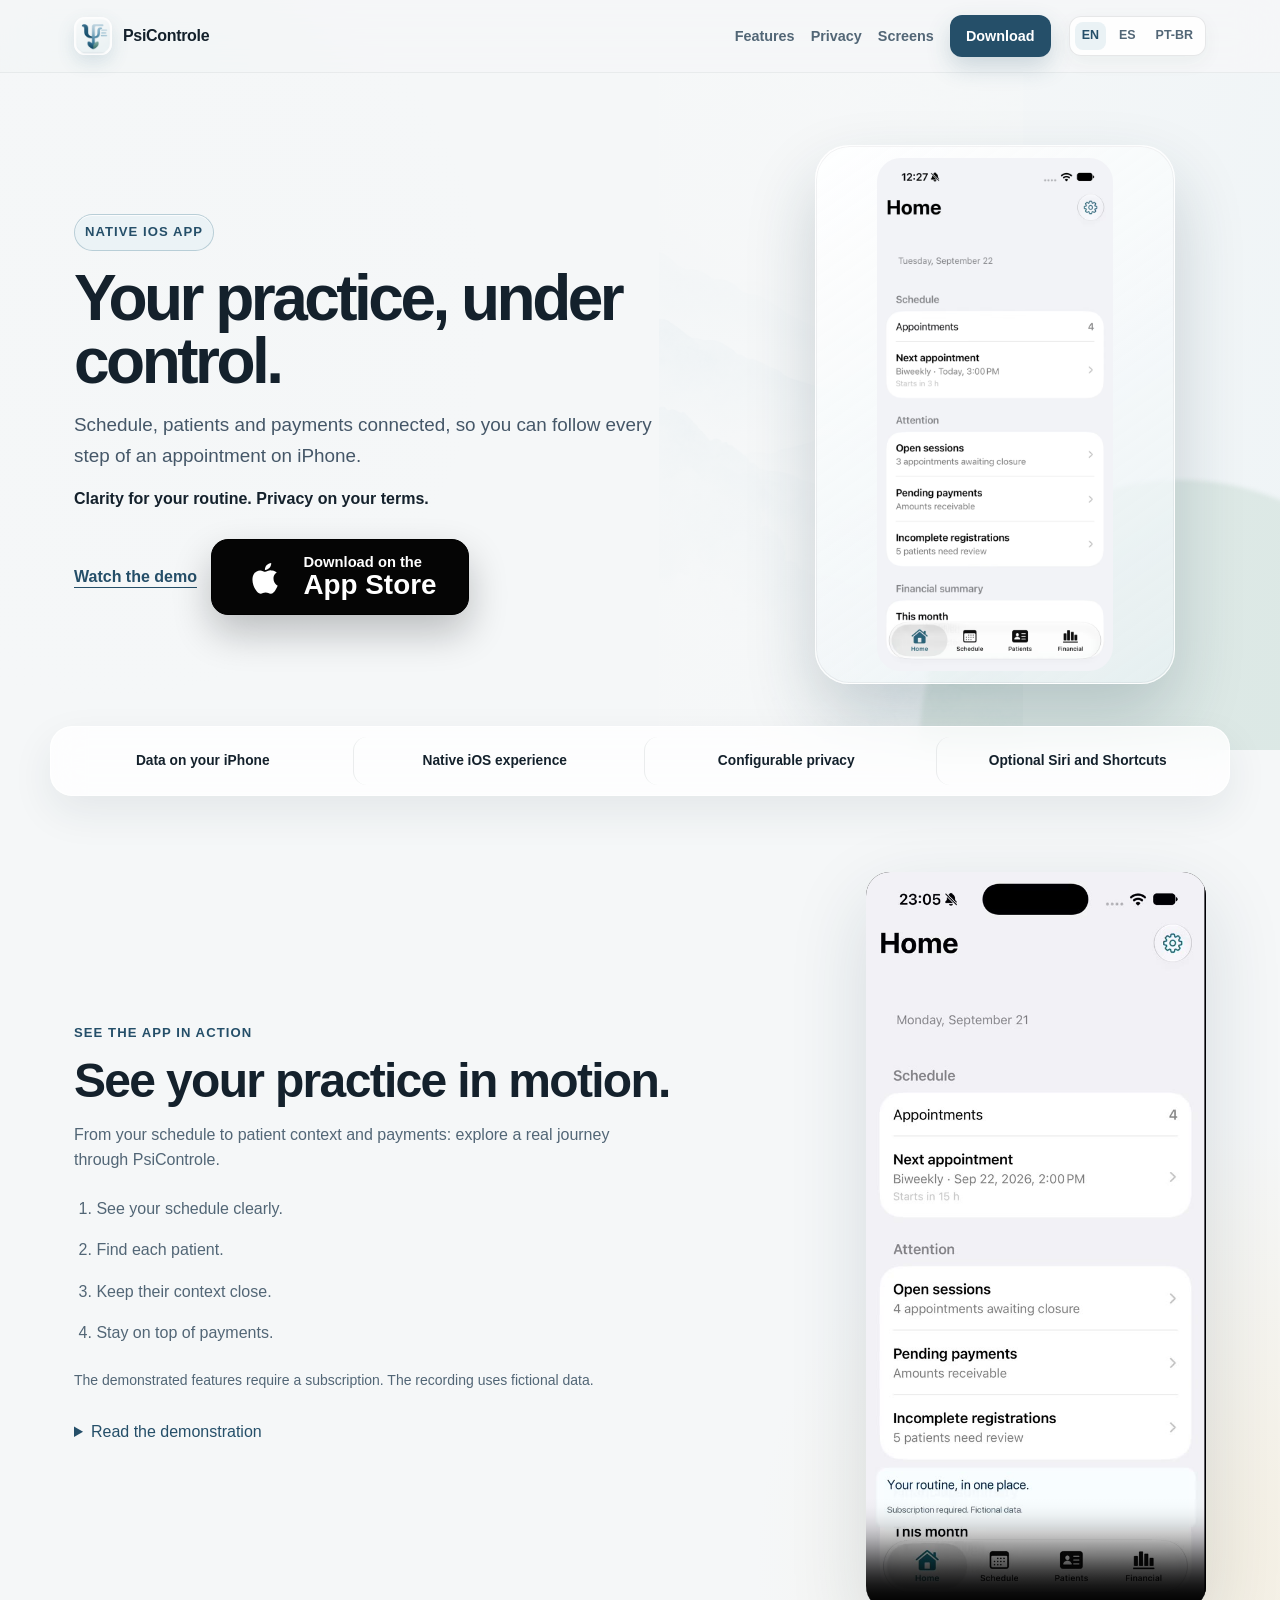
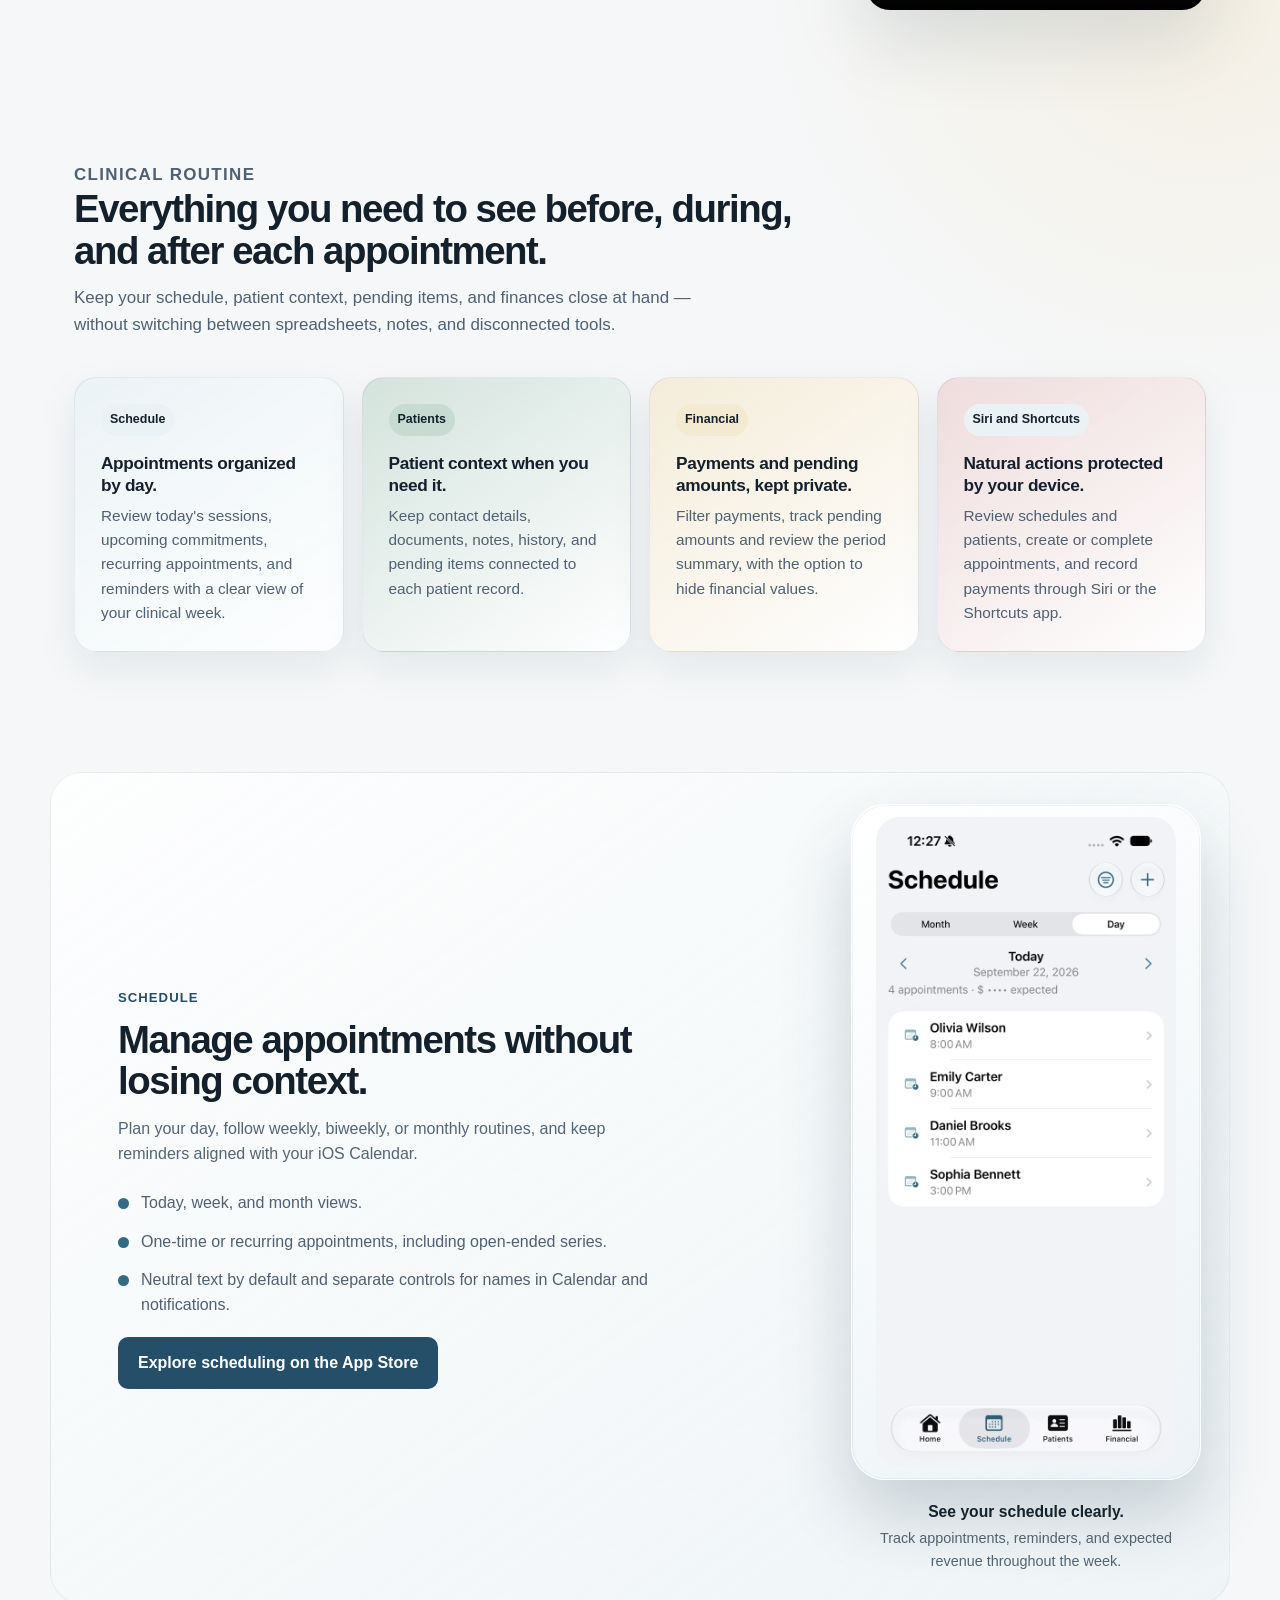
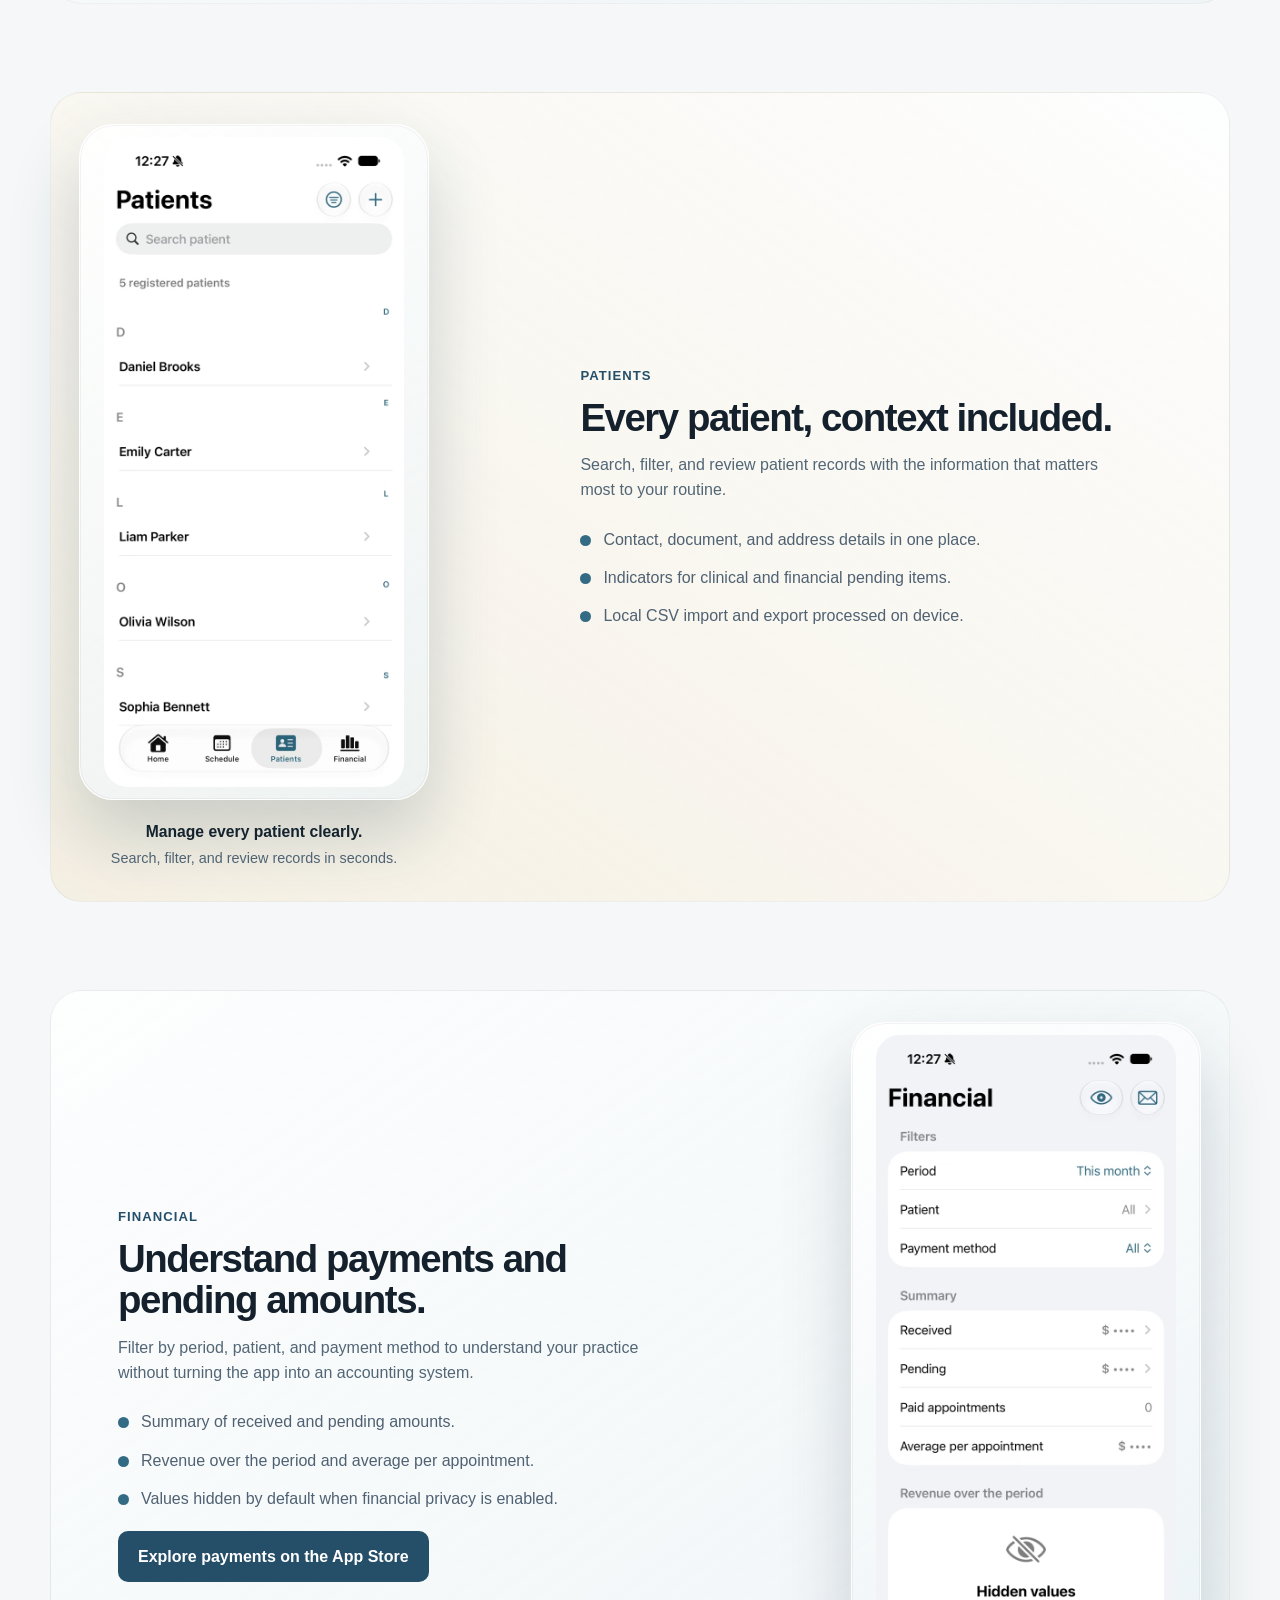
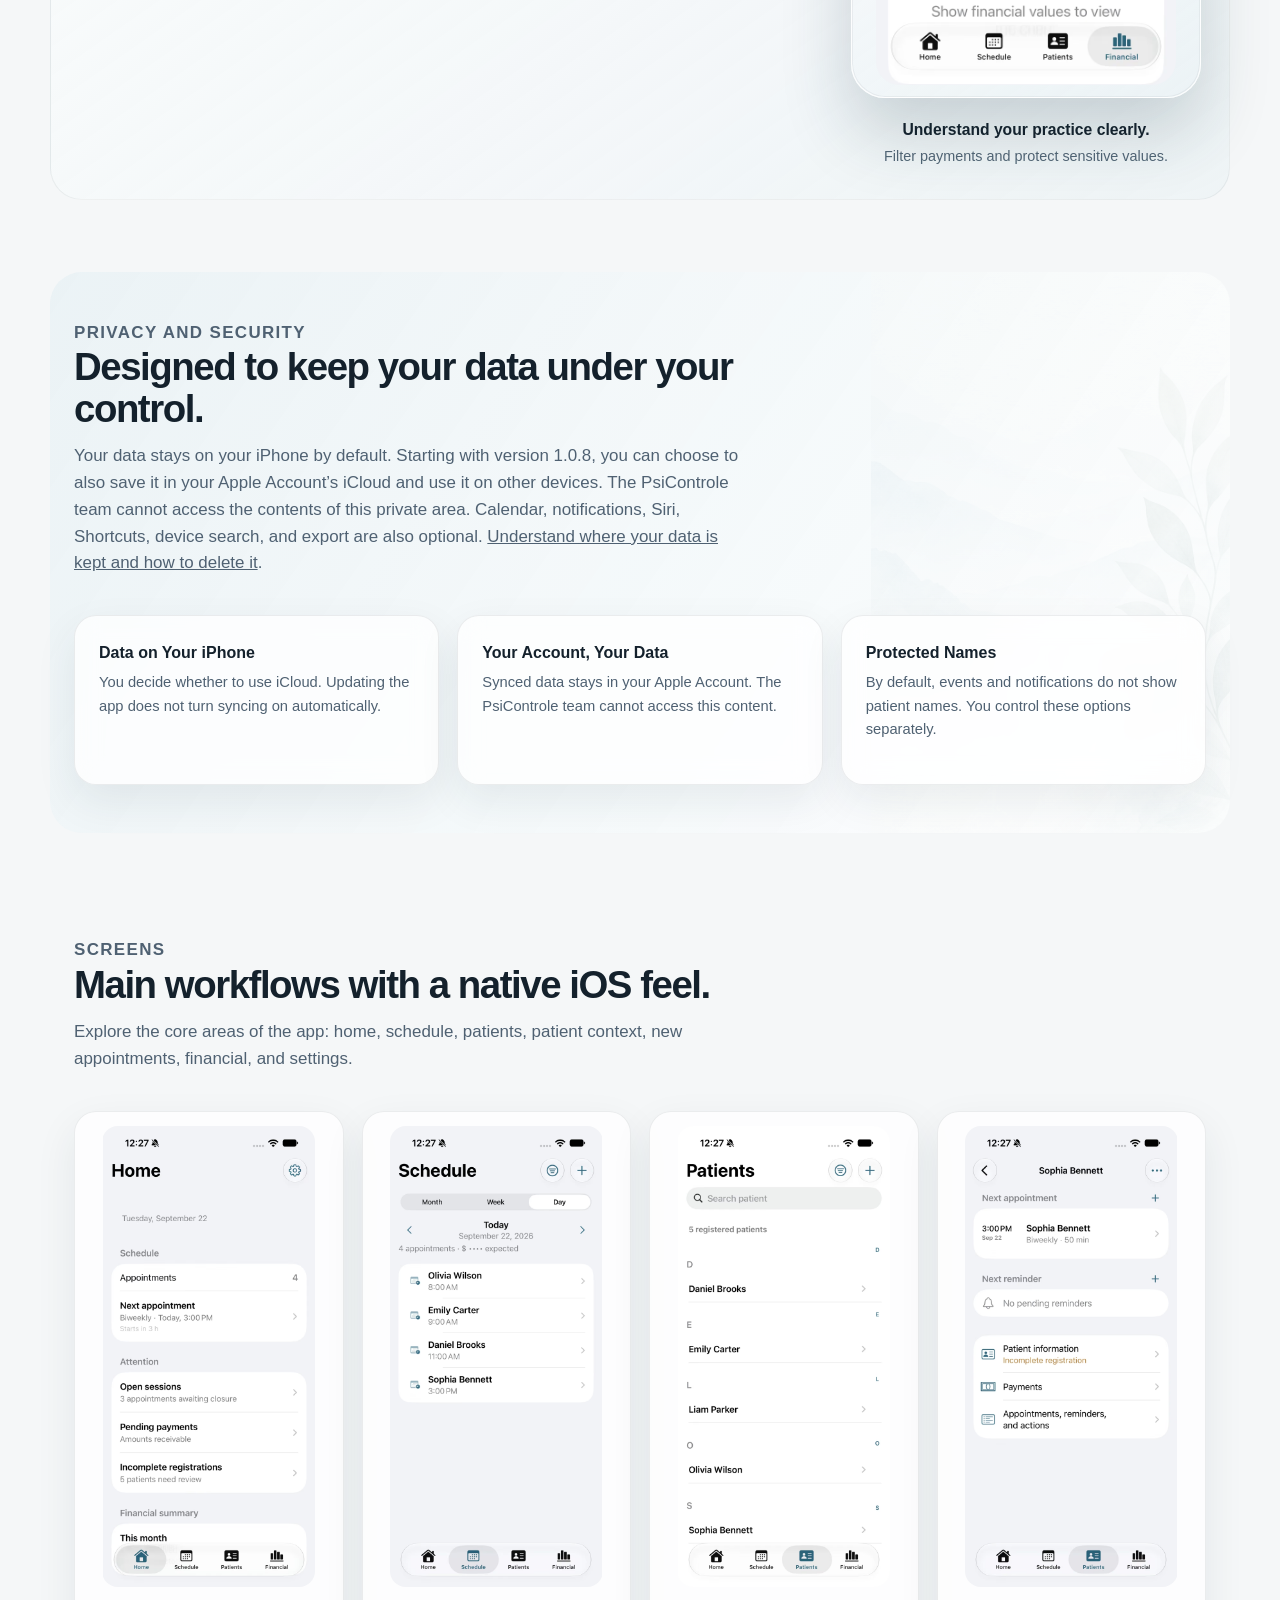
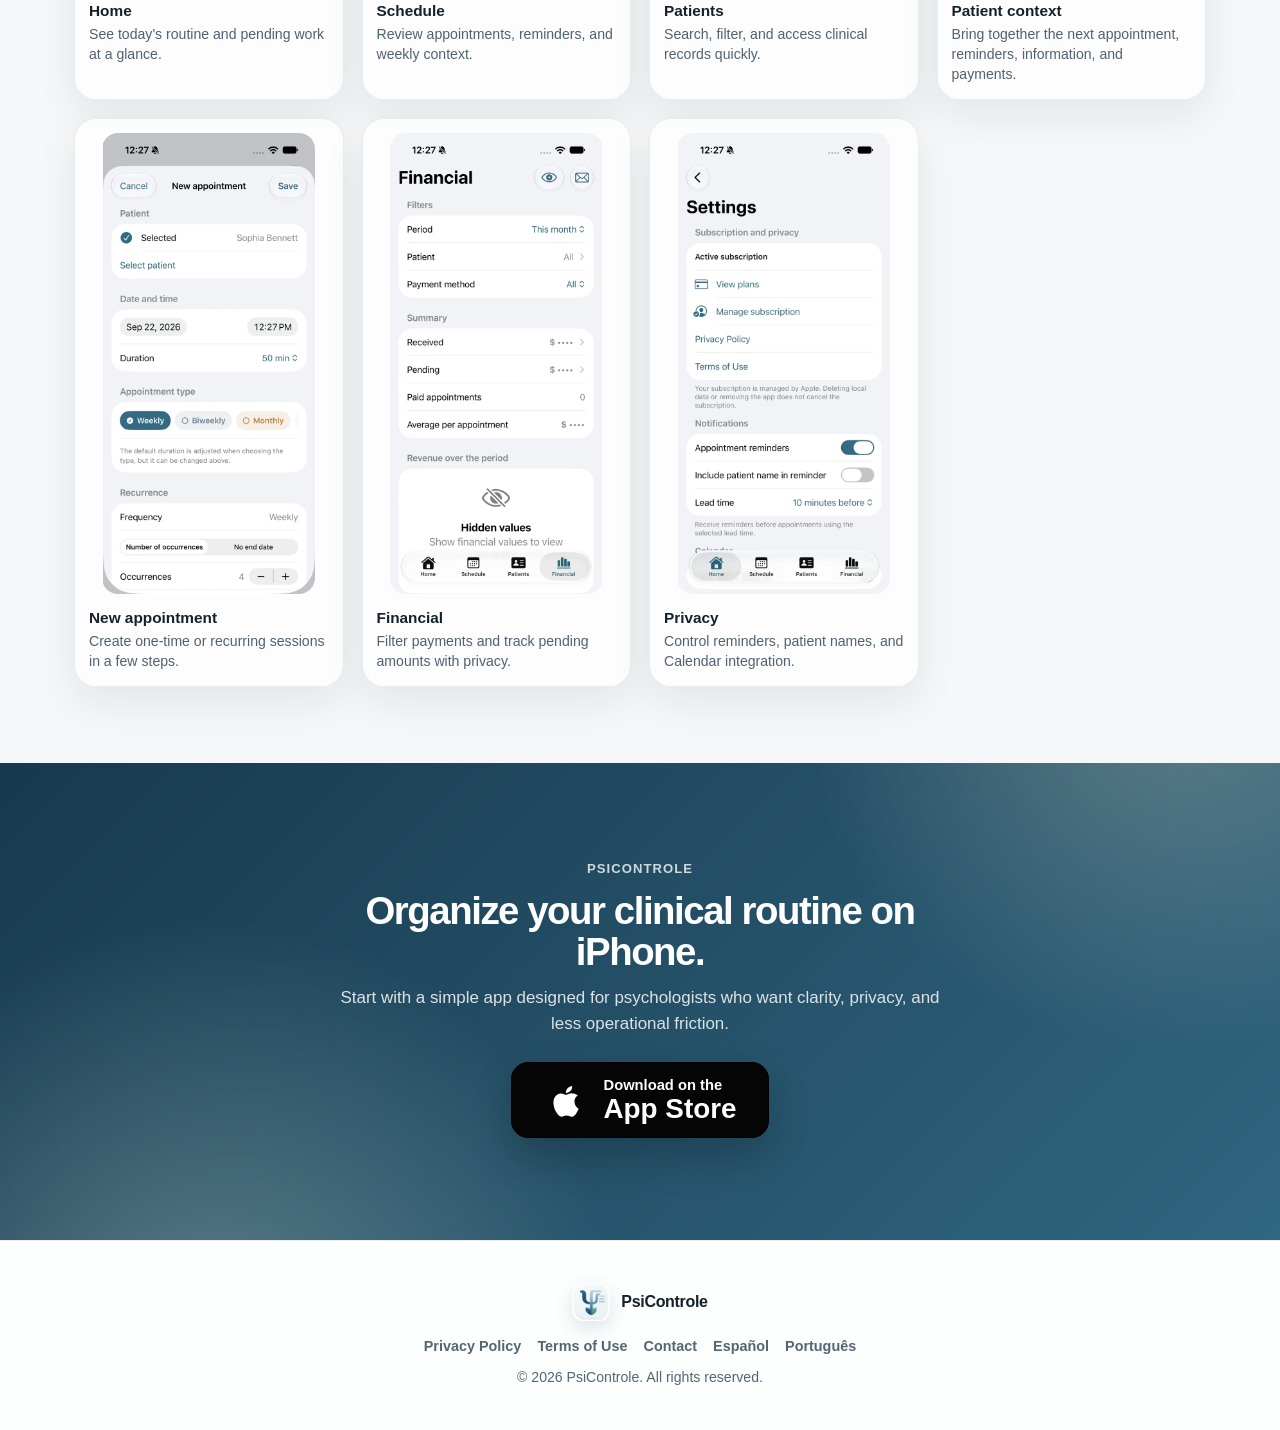
==== en/index.html @ 311ea7b4 "feat(site): add localized app demos and campaign presentation Add captioned, user-initiated video de" ====
<!DOCTYPE html>
<html lang="en">
<head>
  <meta charset="UTF-8">
  <meta name="viewport" content="width=device-width, initial-scale=1.0">
  <title>PsiControle — clinical routine organized on iPhone</title>
  <meta name="description" content="PsiControle is a native iOS app for psychologists to organize patients, schedules, appointments, reminders, and finances with privacy and local data.">
  <meta property="og:type" content="website">
  <meta property="og:url" content="https://psicontrole.app.br/en/">
  <meta property="og:image" content="https://psicontrole.app.br/assets/video/en/poster.jpg">
  <meta property="og:title" content="PsiControle — clinical routine organized on iPhone">
  <meta property="og:description" content="Patients, schedules, appointments, reminders, and finances in one private, native iPhone experience.">
  <meta property="og:locale" content="en_US">
  <link rel="canonical" href="https://psicontrole.app.br/en/">
  <link rel="alternate" hreflang="en" href="https://psicontrole.app.br/en/">
  <link rel="alternate" hreflang="es-ES" href="https://psicontrole.app.br/es-ES/">
  <link rel="alternate" hreflang="pt-BR" href="https://psicontrole.app.br/pt-BR/">
  <link rel="icon" href="../assets/img/brand/app-icon.png">
  <link rel="stylesheet" href="../styles.css?v=marketing-v1">
  <script src="../assets/js/config.js" defer></script>
  <script src="../assets/js/site.js?v=marketing-v1" defer></script>
</head>
<body>
<a class="skip-link" href="#content">Skip to content</a>

<header class="site-header">
  <nav class="site-nav" aria-label="Main navigation">
    <a href="./" class="brand-link" aria-label="PsiControle">
      <img src="../assets/img/brand/brand-mark.png" alt="" width="34" height="34">
      <span>PsiControle</span>
    </a>

    <div class="nav-actions">
      <div class="main-nav" aria-label="Sections">
        <a href="#features">Features</a>
        <a href="#privacy">Privacy</a>
        <a href="#screens">Screens</a>
        <a class="nav-download" data-app-store-link href="https://apps.apple.com/us/app/id6772772414">Download</a>
      </div>

      <div class="lang-switch" aria-label="Language">
        <a href="./" class="lang-active" lang="en" aria-current="page">EN</a>
        <a href="../es-ES/" lang="es-ES">ES</a>
        <a href="../pt-BR/" lang="pt-BR">PT-BR</a>
      </div>
    </div>
  </nav>
</header>

<main id="content" class="page-shell">
  <section class="hero" aria-labelledby="hero-title">
    <div class="hero-inner">
      <div class="hero-copy">
        <p class="eyebrow">Native iOS app</p>
        <h1 id="hero-title">Your practice, under control.</h1>
        <p class="hero-subtitle">Schedule, patients and payments connected, so you can follow every step of an appointment on iPhone.</p>
        <p class="hero-support">Clarity for your routine. Privacy on your terms.</p>

        <div class="hero-actions">
          <a class="demo-link" href="#demonstracao">Watch the demo</a>
          <a class="app-store-badge" data-app-store-link aria-label="Download on the App Store" href="https://apps.apple.com/us/app/id6772772414">
            <span class="app-store-glyph" aria-hidden="true">
              <svg viewBox="0 0 24 24" focusable="false">
                <path d="M16.63 12.67c-.02-2.1 1.72-3.12 1.8-3.17-1-.95-2.54-1.08-3.08-1.1-1.3-.14-2.56.77-3.22.77-.67 0-1.69-.75-2.78-.73-1.43.02-2.75.83-3.49 2.1-1.49 2.58-.38 6.38 1.05 8.47.72 1.02 1.56 2.16 2.67 2.12 1.08-.04 1.48-.68 2.78-.68 1.29 0 1.66.68 2.79.66 1.16-.02 1.89-1.03 2.58-2.06.83-1.18 1.16-2.35 1.17-2.41-.03-.01-2.25-.86-2.27-3.97ZM14.5 7.02c.58-.72.98-1.7.87-2.7-.85.04-1.9.58-2.51 1.28-.54.63-1.03 1.66-.9 2.63.96.07 1.94-.49 2.54-1.21Z"/>
              </svg>
            </span>
            <span class="app-store-copy">
              <span class="app-store-preline">Download on the</span>
              <span class="app-store-store">App Store</span>
            </span>
          </a>
        </div>
      </div>

      <div class="hero-visual" aria-label="PsiControle home screen">
        <div class="phone-frame">
          <picture>
            <source srcset="../assets/img/en/home.avif" type="image/avif">
            <source srcset="../assets/img/en/home.webp" type="image/webp">
            <img src="../assets/img/en/home.png" alt="PsiControle home screen showing daily clinical routine and pending work" width="1320" height="2868" decoding="async" fetchpriority="high">
          </picture>
        </div>
      </div>
    </div>
  </section>

  <section class="trust-strip" aria-label="Highlights">
    <div class="trust-strip-inner">
      <div class="trust-item">
        <strong>Data on your iPhone</strong>
      </div>
      <div class="trust-item">
        <strong>Native iOS experience</strong>
      </div>
      <div class="trust-item">
        <strong>Configurable privacy</strong>
      </div>
      <div class="trust-item">
        <strong>Optional Siri and Shortcuts</strong>
      </div>
    </div>
  </section>

  <!-- campaign-demo:start -->
  <section id="demonstracao" class="content-section demo-section" aria-labelledby="demo-title">
    <div class="demo-copy">
      <p class="section-kicker">See the app in action</p>
      <h2 id="demo-title">See your practice in motion.</h2>
      <p>From your schedule to patient context and payments: explore a real journey through PsiControle.</p>
      <ol class="demo-steps"><li>See your schedule clearly.</li><li>Find each patient.</li><li>Keep their context close.</li><li>Stay on top of payments.</li></ol>
      <p class="demo-note" id="demo-note">The demonstrated features require a subscription. The recording uses fictional data.</p>
      <details><summary>Read the demonstration</summary><p>Your routine, in one place. See your schedule clearly. Find each patient. Keep their context close. Stay on top of payments. The demonstrated features require a subscription. The recording uses fictional data.</p></details>
    </div>
    <video class="product-demo" controls playsinline preload="none" poster="../assets/video/en/poster.jpg" width="590" height="1280" aria-labelledby="demo-title" aria-describedby="demo-note">
      <source src="../assets/video/en/demo.mp4" type="video/mp4">
      <track kind="captions" src="../assets/video/en/captions.vtt" srclang="en" label="en-US">
      <a href="../assets/video/en/demo.mp4">Your browser cannot play this video. Download the demonstration.</a>
    </video>
  </section>
  <!-- campaign-demo:end -->

  <section id="features" class="content-section" aria-labelledby="features-title">
    <div class="section-heading">
      <p class="section-kicker">Clinical routine</p>
      <h2 id="features-title">Everything you need to see before, during, and after each appointment.</h2>
      <p>Keep your schedule, patient context, pending items, and finances close at hand — without switching between spreadsheets, notes, and disconnected tools.</p>
    </div>

    <div class="feature-grid">
      <article class="feature-card">
        <span class="feature-chip teal">Schedule</span>
        <h3>Appointments organized by day.</h3>
        <p>Review today's sessions, upcoming commitments, recurring appointments, and reminders with a clear view of your clinical week.</p>
      </article>
      <article class="feature-card">
        <span class="feature-chip sage">Patients</span>
        <h3>Patient context when you need it.</h3>
        <p>Keep contact details, documents, notes, history, and pending items connected to each patient record.</p>
      </article>
      <article class="feature-card">
        <span class="feature-chip warm">Financial</span>
        <h3>Payments and pending amounts, kept private.</h3>
        <p>Filter payments, track pending amounts and review the period summary, with the option to hide financial values.</p>
      </article>
      <article class="feature-card">
        <span class="feature-chip teal">Siri and Shortcuts</span>
        <h3>Natural actions protected by your device.</h3>
        <p>Review schedules and patients, create or complete appointments, and record payments through Siri or the Shortcuts app.</p>
      </article>
    </div>
  </section>

  <section class="content-section split-section" aria-labelledby="schedule-title">
    <div class="split-copy">
      <p class="section-kicker">Schedule</p>
      <h2 id="schedule-title">Manage appointments without losing context.</h2>
      <p>Plan your day, follow weekly, biweekly, or monthly routines, and keep reminders aligned with your iOS Calendar.</p>
      <ul class="check-list">
        <li>Today, week, and month views.</li>
        <li>One-time or recurring appointments, including open-ended series.</li>
        <li>Neutral text by default and separate controls for names in Calendar and notifications.</li>
      </ul>
      <a class="campaign-button" data-app-store-link data-product-page="agenda" href="https://apps.apple.com/us/app/id6772772414">Explore scheduling on the App Store</a>
    </div>
    <figure class="screen-figure split-media">
      <div class="phone-frame">
        <picture>
          <source srcset="../assets/img/en/schedule.avif" type="image/avif">
          <source srcset="../assets/img/en/schedule.webp" type="image/webp">
          <img src="../assets/img/en/schedule.png" alt="PsiControle schedule screen with appointments and weekly context" width="1320" height="2868" loading="lazy" decoding="async">
        </picture>
      </div>
      <figcaption class="screen-caption">
        <strong>See your schedule clearly.</strong>
        <span>Track appointments, reminders, and expected revenue throughout the week.</span>
      </figcaption>
    </figure>
  </section>

  <section class="content-section split-section reverse" aria-labelledby="patients-title">
    <div class="split-copy">
      <p class="section-kicker">Patients</p>
      <h2 id="patients-title">Every patient, context included.</h2>
      <p>Search, filter, and review patient records with the information that matters most to your routine.</p>
      <ul class="check-list">
        <li>Contact, document, and address details in one place.</li>
        <li>Indicators for clinical and financial pending items.</li>
        <li>Local CSV import and export processed on device.</li>
      </ul>
    </div>
    <figure class="screen-figure split-media">
      <div class="phone-frame">
        <picture>
          <source srcset="../assets/img/en/patients.avif" type="image/avif">
          <source srcset="../assets/img/en/patients.webp" type="image/webp">
          <img src="../assets/img/en/patients.png" alt="PsiControle patient list with filters and patient status indicators" width="1320" height="2868" loading="lazy" decoding="async">
        </picture>
      </div>
      <figcaption class="screen-caption">
        <strong>Manage every patient clearly.</strong>
        <span>Search, filter, and review records in seconds.</span>
      </figcaption>
    </figure>
  </section>

  <section class="content-section split-section" aria-labelledby="receivables-title">
    <div class="split-copy">
      <p class="section-kicker">Financial</p>
      <h2 id="receivables-title">Understand payments and pending amounts.</h2>
      <p>Filter by period, patient, and payment method to understand your practice without turning the app into an accounting system.</p>
      <ul class="check-list">
        <li>Summary of received and pending amounts.</li>
        <li>Revenue over the period and average per appointment.</li>
        <li>Values hidden by default when financial privacy is enabled.</li>
      </ul>
      <a class="campaign-button" data-app-store-link data-product-page="recebimentos" href="https://apps.apple.com/us/app/id6772772414">Explore payments on the App Store</a>
    </div>
    <figure class="screen-figure split-media">
      <div class="phone-frame">
        <picture>
          <source srcset="../assets/img/en/financial.avif" type="image/avif">
          <source srcset="../assets/img/en/financial.webp" type="image/webp">
          <img src="../assets/img/en/financial.png" alt="PsiControle financial screen with filters, summary, and protected values" width="1320" height="2868" loading="lazy" decoding="async">
        </picture>
      </div>
      <figcaption class="screen-caption">
        <strong>Understand your practice clearly.</strong>
        <span>Filter payments and protect sensitive values.</span>
      </figcaption>
    </figure>
  </section>

  <section id="privacy" class="content-section privacy-section" aria-labelledby="privacy-title">
    <div class="section-heading">
      <p class="section-kicker">Privacy and security</p>
      <h2 id="privacy-title">Designed to keep your data under your control.</h2>
      <p>Your data stays on your iPhone by default. Starting with version 1.0.8, you can choose to also save it in your Apple Account’s iCloud and use it on other devices. The PsiControle team cannot access the contents of this private area. Calendar, notifications, Siri, Shortcuts, device search, and export are also optional. <a href="privacy.html">Understand where your data is kept and how to delete it</a>.</p>
    </div>

    <div class="privacy-points">
      <article class="privacy-point">
        <strong>Data on Your iPhone</strong>
        <span>You decide whether to use iCloud. Updating the app does not turn syncing on automatically.</span>
      </article>
      <article class="privacy-point">
        <strong>Your Account, Your Data</strong>
        <span>Synced data stays in your Apple Account. The PsiControle team cannot access this content.</span>
      </article>
      <article class="privacy-point">
        <strong>Protected Names</strong>
        <span>By default, events and notifications do not show patient names. You control these options separately.</span>
      </article>
    </div>
  </section>

  <section id="screens" class="content-section" aria-labelledby="screens-title">
    <div class="section-heading">
      <p class="section-kicker">Screens</p>
      <h2 id="screens-title">Main workflows with a native iOS feel.</h2>
      <p>Explore the core areas of the app: home, schedule, patients, patient context, new appointments, financial, and settings.</p>
    </div>

    <div class="screenshot-gallery" tabindex="0">
      <figure class="screenshot-card">
        <picture>
          <source srcset="../assets/img/en/home.avif" type="image/avif">
          <source srcset="../assets/img/en/home.webp" type="image/webp">
          <img src="../assets/img/en/home.png" alt="PsiControle home screen with today's routine and pending work" width="1320" height="2868" loading="lazy" decoding="async">
        </picture>
        <figcaption>
          <strong>Home</strong>
          <span>See today's routine and pending work at a glance.</span>
        </figcaption>
      </figure>
      <figure class="screenshot-card">
        <picture>
          <source srcset="../assets/img/en/schedule.avif" type="image/avif">
          <source srcset="../assets/img/en/schedule.webp" type="image/webp">
          <img src="../assets/img/en/schedule.png" alt="PsiControle schedule screen with appointments and reminders" width="1320" height="2868" loading="lazy" decoding="async">
        </picture>
        <figcaption>
          <strong>Schedule</strong>
          <span>Review appointments, reminders, and weekly context.</span>
        </figcaption>
      </figure>
      <figure class="screenshot-card">
        <picture>
          <source srcset="../assets/img/en/patients.avif" type="image/avif">
          <source srcset="../assets/img/en/patients.webp" type="image/webp">
          <img src="../assets/img/en/patients.png" alt="PsiControle patients screen with search and filters" width="1320" height="2868" loading="lazy" decoding="async">
        </picture>
        <figcaption>
          <strong>Patients</strong>
          <span>Search, filter, and access clinical records quickly.</span>
        </figcaption>
      </figure>
      <figure class="screenshot-card">
        <picture>
          <source srcset="../assets/img/en/patient-detail.avif" type="image/avif">
          <source srcset="../assets/img/en/patient-detail.webp" type="image/webp">
          <img src="../assets/img/en/patient-detail.png" alt="Patient details with next appointment, reminders, and payments" width="1320" height="2868" loading="lazy" decoding="async">
        </picture>
        <figcaption>
          <strong>Patient context</strong>
          <span>Bring together the next appointment, reminders, information, and payments.</span>
        </figcaption>
      </figure>
      <figure class="screenshot-card">
        <picture>
          <source srcset="../assets/img/en/appointment.avif" type="image/avif">
          <source srcset="../assets/img/en/appointment.webp" type="image/webp">
          <img src="../assets/img/en/appointment.png" alt="New recurring appointment form in PsiControle" width="1320" height="2868" loading="lazy" decoding="async">
        </picture>
        <figcaption><strong>New appointment</strong><span>Create one-time or recurring sessions in a few steps.</span></figcaption>
      </figure>
      <figure class="screenshot-card">
        <picture>
          <source srcset="../assets/img/en/financial.avif" type="image/avif">
          <source srcset="../assets/img/en/financial.webp" type="image/webp">
          <img src="../assets/img/en/financial.png" alt="PsiControle financial screen with hidden values" width="1320" height="2868" loading="lazy" decoding="async">
        </picture>
        <figcaption><strong>Financial</strong><span>Filter payments and track pending amounts with privacy.</span></figcaption>
      </figure>
      <figure class="screenshot-card">
        <picture>
          <source srcset="../assets/img/en/settings.avif" type="image/avif">
          <source srcset="../assets/img/en/settings.webp" type="image/webp">
          <img src="../assets/img/en/settings.png" alt="PsiControle privacy, notification, and Calendar settings" width="1320" height="2868" loading="lazy" decoding="async">
        </picture>
        <figcaption><strong>Privacy</strong><span>Control reminders, patient names, and Calendar integration.</span></figcaption>
      </figure>
    </div>
  </section>

  <section id="download" class="final-cta" aria-labelledby="final-cta-title">
    <div class="final-cta-inner">
      <p class="section-kicker">PsiControle</p>
      <h2 id="final-cta-title">Organize your clinical routine on iPhone.</h2>
      <p>Start with a simple app designed for psychologists who want clarity, privacy, and less operational friction.</p>
      <a class="app-store-badge" data-app-store-link aria-label="Download on the App Store" href="https://apps.apple.com/us/app/id6772772414">
        <span class="app-store-glyph" aria-hidden="true">
          <svg viewBox="0 0 24 24" focusable="false">
            <path d="M16.63 12.67c-.02-2.1 1.72-3.12 1.8-3.17-1-.95-2.54-1.08-3.08-1.1-1.3-.14-2.56.77-3.22.77-.67 0-1.69-.75-2.78-.73-1.43.02-2.75.83-3.49 2.1-1.49 2.58-.38 6.38 1.05 8.47.72 1.02 1.56 2.16 2.67 2.12 1.08-.04 1.48-.68 2.78-.68 1.29 0 1.66.68 2.79.66 1.16-.02 1.89-1.03 2.58-2.06.83-1.18 1.16-2.35 1.17-2.41-.03-.01-2.25-.86-2.27-3.97ZM14.5 7.02c.58-.72.98-1.7.87-2.7-.85.04-1.9.58-2.51 1.28-.54.63-1.03 1.66-.9 2.63.96.07 1.94-.49 2.54-1.21Z"/>
          </svg>
        </span>
        <span class="app-store-copy">
          <span class="app-store-preline">Download on the</span>
          <span class="app-store-store">App Store</span>
        </span>
      </a>
    </div>
  </section>
</main>

<footer class="site-footer">
  <div class="footer-inner">
    <div>
      <a href="./" class="footer-brand">
        <img src="../assets/img/brand/brand-mark.png" alt="" width="34" height="34" loading="lazy">
        <span>PsiControle</span>
      </a>
    </div>
    <div class="footer-meta">
      <div class="footer-links">
        <a href="privacy.html">Privacy Policy</a>
        <a href="terms.html">Terms of Use</a>
        <a href="mailto:desogab@icloud.com">Contact</a>
        <a href="../es-ES/" lang="es-ES">Español</a>
        <a href="../pt-BR/" lang="pt-BR">Português</a>
      </div>
      <p>&copy; 2026 PsiControle. All rights reserved.</p>
    </div>
  </div>
</footer>
</body>
</html>
---- styles.css ----
*,
*::before,
*::after {
  box-sizing: border-box;
}

:root {
  --color-primary: #346b84;
  --color-primary-strong: #2f5d7c;
  --color-ink: #17212b;
  --color-secondary: #536678;
  --color-background: #f7f8fa;
  --color-mist: #eaf2f5;
  --color-warm: #f4e9d1;
  --color-sage: #c7dbd2;
  --color-rose: #eac6c6;
  --color-surface: rgba(255, 255, 255, 0.9);
  --color-surface-solid: #ffffff;
  --color-border: rgba(23, 33, 43, 0.12);
  --color-border-strong: rgba(52, 107, 132, 0.24);
  --shadow-soft: 0 18px 52px rgba(23, 33, 43, 0.12);
  --shadow-card: 0 10px 30px rgba(23, 33, 43, 0.08);
  --radius: 8px;
  --max-width: 1160px;
  --content-width: 720px;
  --font-stack: -apple-system, BlinkMacSystemFont, "SF Pro Display", "SF Pro Text", "Helvetica Neue", Arial, sans-serif;
}

html {
  font-size: 16px;
  -webkit-text-size-adjust: 100%;
  scroll-behavior: smooth;
  scroll-padding-top: 88px;
}

body {
  margin: 0;
  min-height: 100vh;
  font-family: var(--font-stack);
  color: var(--color-ink);
  background:
    linear-gradient(180deg, rgba(247, 248, 250, 0.78) 0%, rgba(247, 248, 250, 0.97) 620px, rgba(247, 248, 250, 1) 100%),
    url("assets/img/brand/onboarding-hero.png") calc(100% + 260px) -130px / 820px auto no-repeat,
    url("assets/img/brand/onboarding-hero.png") -360px 48% / 740px auto no-repeat,
    var(--color-background);
  line-height: 1.58;
}

img {
  display: block;
  max-width: 100%;
  height: auto;
}

picture {
  display: block;
}

a {
  color: inherit;
}

a:focus-visible,
button:focus-visible,
[tabindex]:focus-visible {
  outline: 3px solid rgba(52, 107, 132, 0.42);
  outline-offset: 3px;
}

[id] {
  scroll-margin-top: 88px;
}

.skip-link {
  position: absolute;
  left: 16px;
  top: 12px;
  z-index: 20;
  transform: translateY(-140%);
  padding: 10px 14px;
  border-radius: var(--radius);
  color: #fff;
  background: var(--color-ink);
  text-decoration: none;
}

.skip-link:focus {
  transform: translateY(0);
}

.site-header {
  position: sticky;
  top: 0;
  z-index: 10;
  border-bottom: 1px solid transparent;
  background: rgba(247, 248, 250, 0.86);
  backdrop-filter: blur(18px);
  transition: border-color 150ms ease, box-shadow 150ms ease, background 150ms ease;
}

.site-header.is-scrolled {
  border-bottom-color: rgba(23, 33, 43, 0.1);
  background: rgba(247, 248, 250, 0.94);
  box-shadow: 0 8px 22px rgba(23, 33, 43, 0.06);
}

.site-nav {
  max-width: var(--max-width);
  min-height: 66px;
  margin: 0 auto;
  padding: 0 24px;
  display: flex;
  align-items: center;
  justify-content: space-between;
  gap: 20px;
}

.brand-link,
.footer-brand {
  display: inline-flex;
  align-items: center;
  gap: 10px;
  color: var(--color-ink);
  text-decoration: none;
  font-weight: 700;
}

.brand-link img,
.footer-brand img {
  width: 34px;
  height: 34px;
}

.brand-link span,
.footer-brand span {
  line-height: 1;
}

.nav-actions {
  display: flex;
  align-items: center;
  gap: 18px;
}

.main-nav,
.lang-switch,
.footer-links {
  display: flex;
  align-items: center;
  gap: 16px;
}

.main-nav a,
.lang-switch a,
.footer-links a {
  color: var(--color-secondary);
  text-decoration: none;
  font-size: 0.9rem;
  font-weight: 650;
}

.main-nav a:hover,
.main-nav a.active,
.lang-switch a:hover,
.lang-switch a.lang-active,
.footer-links a:hover {
  color: var(--color-primary-strong);
}

.nav-download {
  min-height: 34px;
  padding: 7px 12px;
  border: 1px solid var(--color-border-strong);
  border-radius: var(--radius);
  background: rgba(255, 255, 255, 0.72);
}

.lang-switch {
  gap: 6px;
  padding: 5px;
  border: 1px solid rgba(23, 33, 43, 0.1);
  border-radius: var(--radius);
  background: rgba(255, 255, 255, 0.74);
}

.lang-switch a {
  padding: 4px 7px;
  border-radius: 6px;
  font-size: 0.78rem;
}

.lang-switch a.lang-active {
  background: var(--color-mist);
}

.page-shell {
  overflow: hidden;
}

.hero {
  position: relative;
  background:
    linear-gradient(90deg, rgba(247, 248, 250, 0.99) 0%, rgba(247, 248, 250, 0.94) 46%, rgba(247, 248, 250, 0.7) 100%),
    url("assets/img/brand/onboarding-hero.png") right center / auto 102% no-repeat;
}

.hero-inner {
  max-width: var(--max-width);
  margin: 0 auto;
  padding: 82px 24px 62px;
  display: grid;
  grid-template-columns: minmax(0, 0.9fr) minmax(300px, 0.74fr);
  align-items: center;
  gap: 68px;
}

.hero-copy {
  max-width: 650px;
}

.eyebrow,
.section-kicker {
  color: var(--color-primary-strong);
  font-size: 0.82rem;
  font-weight: 800;
  text-transform: uppercase;
  letter-spacing: 0;
}

.eyebrow {
  display: inline-flex;
  align-items: center;
  gap: 8px;
  margin: 0 0 16px;
  padding: 7px 10px;
  border: 1px solid var(--color-border-strong);
  border-radius: var(--radius);
  background: rgba(234, 242, 245, 0.78);
}

.section-kicker {
  margin-bottom: 10px;
}

h1,
h2,
h3,
p {
  margin-top: 0;
}

h1 {
  margin-bottom: 18px;
  font-size: 3.8rem;
  line-height: 1.04;
  font-weight: 800;
  letter-spacing: 0;
}

h2 {
  margin-bottom: 14px;
  font-size: 2rem;
  line-height: 1.18;
  font-weight: 780;
  letter-spacing: 0;
}

h3 {
  margin-bottom: 8px;
  font-size: 1.08rem;
  line-height: 1.28;
  font-weight: 760;
  letter-spacing: 0;
}

p {
  color: var(--color-secondary);
}

code {
  padding: 2px 5px;
  border: 1px solid rgba(23, 33, 43, 0.1);
  border-radius: 5px;
  color: var(--color-ink);
  background: rgba(255, 255, 255, 0.74);
  font-family: "SF Mono", ui-monospace, Menlo, Consolas, monospace;
  font-size: 0.9em;
}

.hero-subtitle {
  max-width: 590px;
  margin-bottom: 14px;
  color: #455768;
  font-size: 1.16rem;
}

.hero-support {
  max-width: 560px;
  margin-bottom: 28px;
  color: var(--color-ink);
  font-size: 1rem;
  font-weight: 680;
}

.hero-actions,
.section-actions {
  display: flex;
  align-items: center;
  flex-wrap: wrap;
  gap: 14px;
}

.button {
  display: inline-flex;
  min-height: 48px;
  align-items: center;
  justify-content: center;
  padding: 13px 18px;
  border: 1px solid transparent;
  border-radius: var(--radius);
  text-decoration: none;
  font-size: 0.98rem;
  font-weight: 760;
  line-height: 1.1;
  transition: transform 150ms ease, box-shadow 150ms ease, background 150ms ease;
}

.button:hover {
  transform: translateY(-1px);
}

.button-primary {
  color: #fff;
  background: var(--color-primary-strong);
  box-shadow: 0 12px 28px rgba(47, 93, 124, 0.26);
}

.button-primary:hover {
  background: var(--color-primary);
}

.button-secondary {
  color: var(--color-primary-strong);
  border-color: var(--color-border-strong);
  background: rgba(255, 255, 255, 0.74);
}

.button.is-disabled,
.app-store-badge.is-disabled,
.nav-download.is-disabled {
  cursor: default;
  opacity: 0.58;
  box-shadow: none;
}

.button.is-disabled:hover,
.app-store-badge.is-disabled:hover,
.nav-download.is-disabled:hover {
  transform: none;
}

.app-store-badge {
  display: inline-flex;
  width: 258px;
  min-height: 76px;
  align-items: center;
  justify-content: center;
  gap: 16px;
  padding: 12px 22px;
  border: 1px solid #000;
  border-radius: 14px;
  color: #fff;
  background: #050505;
  text-decoration: none;
  box-shadow: 0 12px 28px rgba(0, 0, 0, 0.22);
  transition: transform 150ms ease, box-shadow 150ms ease, background 150ms ease;
}

.app-store-badge:hover {
  transform: translateY(-1px);
  background: #151515;
  box-shadow: 0 14px 30px rgba(0, 0, 0, 0.26);
}

.app-store-glyph {
  flex: 0 0 auto;
  width: 44px;
  height: 44px;
}

.app-store-glyph svg {
  width: 100%;
  height: 100%;
  fill: currentColor;
}

.app-store-copy {
  display: grid;
  gap: 2px;
  min-width: 0;
  text-align: left;
  line-height: 1;
}

.app-store-preline,
.app-store-store {
  display: block;
  color: #fff;
  white-space: nowrap;
}

.app-store-preline {
  font-size: 0.92rem;
  font-weight: 600;
}

.app-store-store {
  font-size: 1.74rem;
  font-weight: 760;
}

.hero-visual {
  justify-self: center;
  width: min(100%, 420px);
}

.phone-frame {
  position: relative;
  padding: 0;
  border: 0;
  background: transparent;
  box-shadow: none;
}

.phone-frame img {
  width: 100%;
  aspect-ratio: 1242 / 2688;
  object-fit: contain;
  box-shadow: none;
  mix-blend-mode: multiply;
}

.hero .phone-frame img {
  height: min(58svh, 560px);
  width: auto;
  max-width: 100%;
  aspect-ratio: auto;
  object-position: top center;
}

.trust-strip {
  padding: 0 24px;
}

.trust-strip-inner {
  max-width: var(--max-width);
  margin: 0 auto;
  display: grid;
  grid-template-columns: repeat(4, minmax(0, 1fr));
  gap: 12px;
}

.trust-item {
  min-height: 48px;
  padding: 12px 16px;
  display: flex;
  align-items: center;
  justify-content: center;
  border: 1px solid rgba(52, 107, 132, 0.16);
  border-radius: var(--radius);
  background: rgba(255, 255, 255, 0.82);
}

.trust-item strong {
  display: block;
  color: var(--color-ink);
  font-size: 0.86rem;
  line-height: 1.25;
  text-align: center;
}

.content-section {
  max-width: var(--max-width);
  margin: 0 auto;
  padding: 82px 24px;
}

.section-heading {
  max-width: var(--content-width);
  margin-bottom: 30px;
}

.section-heading p {
  max-width: 670px;
  margin-bottom: 0;
  color: #4f6172;
  font-size: 1.06rem;
}

.feature-grid {
  display: grid;
  grid-template-columns: repeat(3, minmax(0, 1fr));
  gap: 16px;
}

.feature-card,
.privacy-point,
.legal-card,
.screenshot-card {
  border: 1px solid var(--color-border);
  border-radius: var(--radius);
  background: var(--color-surface);
  box-shadow: var(--shadow-card);
}

.feature-card {
  min-height: 196px;
  padding: 22px;
}

.feature-card p {
  margin-bottom: 0;
  color: #4f6172;
  font-size: 0.96rem;
}

.feature-chip {
  display: inline-flex;
  margin-bottom: 16px;
  padding: 6px 9px;
  border-radius: 6px;
  color: var(--color-ink);
  background: var(--chip-color, var(--color-mist));
  font-size: 0.78rem;
  font-weight: 800;
}

.feature-chip.teal {
  --chip-color: var(--color-mist);
}

.feature-chip.warm {
  --chip-color: var(--color-warm);
}

.feature-chip.sage {
  --chip-color: var(--color-sage);
}

.feature-chip.rose {
  --chip-color: var(--color-rose);
}

.split-section {
  display: grid;
  grid-template-columns: minmax(0, 0.92fr) minmax(280px, 0.72fr);
  gap: 42px;
  align-items: center;
}

.split-section.reverse {
  grid-template-columns: minmax(280px, 0.72fr) minmax(0, 0.92fr);
}

.split-section.reverse .split-copy {
  order: 2;
}

.split-section.reverse .split-media {
  order: 1;
}

.split-copy {
  max-width: 620px;
}

.check-list {
  display: grid;
  gap: 13px;
  margin: 24px 0 0;
  padding: 0;
  list-style: none;
}

.check-list li {
  display: grid;
  grid-template-columns: 11px minmax(0, 1fr);
  gap: 12px;
  color: #4f6172;
}

.check-list li::before {
  content: "";
  width: 11px;
  height: 11px;
  margin-top: 8px;
  border-radius: 50%;
  background: var(--color-primary);
}

.split-media {
  justify-self: center;
  width: min(100%, 430px);
  margin: 0;
}

.split-media .phone-frame img {
  width: 100%;
  max-height: none;
  margin: 0 auto;
}

.screen-caption {
  max-width: 340px;
  margin: 14px auto 0;
  text-align: center;
}

.screen-caption strong,
.screen-caption span {
  display: block;
}

.screen-caption strong {
  color: var(--color-ink);
  font-size: 0.98rem;
}

.screen-caption span {
  margin-top: 2px;
  color: var(--color-secondary);
  font-size: 0.9rem;
}

.privacy-section {
  position: relative;
}

.privacy-section::before {
  content: "";
  position: absolute;
  inset: 34px 24px;
  z-index: -1;
  border-radius: var(--radius);
  background:
    linear-gradient(135deg, rgba(255, 255, 255, 0.9), rgba(234, 242, 245, 0.76)),
    url("assets/img/brand/onboarding-hero.png") right center / auto 132% no-repeat;
}

.privacy-points {
  display: grid;
  grid-template-columns: repeat(3, minmax(0, 1fr));
  gap: 14px;
}

.privacy-point {
  min-height: 154px;
  padding: 18px;
}

.privacy-point strong,
.privacy-point span {
  display: block;
}

.privacy-point strong {
  margin-bottom: 6px;
  color: var(--color-ink);
}

.privacy-point span {
  color: #4f6172;
  font-size: 0.92rem;
}

.screenshot-gallery {
  display: grid;
  grid-template-columns: repeat(2, minmax(0, 1fr));
  gap: 18px;
}

.screenshot-card {
  min-width: 0;
  margin: 0;
  padding: 16px;
}

.screenshot-card img {
  width: 100%;
  max-height: none;
  margin: 0 auto;
  aspect-ratio: 1242 / 2688;
  object-fit: contain;
  mix-blend-mode: multiply;
}

.screenshot-card figcaption {
  margin-top: 12px;
}

.screenshot-card figcaption strong,
.screenshot-card figcaption span {
  display: block;
}

.screenshot-card figcaption strong {
  color: var(--color-ink);
  font-size: 0.96rem;
}

.screenshot-card figcaption span {
  margin-top: 2px;
  color: #4f6172;
  font-size: 0.88rem;
  line-height: 1.42;
}

.final-cta {
  padding: 84px 24px 90px;
  background:
    linear-gradient(135deg, rgba(234, 242, 245, 0.94), rgba(255, 255, 255, 0.84)),
    url("assets/img/brand/onboarding-hero.png") center 50% / 860px auto no-repeat;
}

.final-cta-inner {
  max-width: 720px;
  margin: 0 auto;
  display: grid;
  justify-items: center;
  text-align: center;
}

.final-cta h2 {
  max-width: 620px;
  margin-bottom: 12px;
}

.final-cta p:not(.section-kicker) {
  max-width: 620px;
  margin-bottom: 24px;
  color: #4f6172;
  font-size: 1.06rem;
}

.site-footer {
  border-top: 1px solid rgba(23, 33, 43, 0.08);
  background: rgba(255, 255, 255, 0.78);
}

.footer-inner {
  max-width: var(--max-width);
  margin: 0 auto;
  padding: 34px 24px;
  display: flex;
  flex-direction: column;
  gap: 14px;
  align-items: center;
  text-align: center;
}

.footer-inner > div {
  display: grid;
  justify-items: center;
}

.footer-inner p {
  margin-bottom: 0;
}

.footer-meta {
  display: grid;
  gap: 8px;
  justify-items: center;
  color: var(--color-secondary);
  font-size: 0.88rem;
}

.footer-meta p {
  margin: 0;
  color: inherit;
}

.legal-main {
  max-width: 820px;
  margin: 0 auto;
  padding: 54px 24px 78px;
}

.legal-hero {
  margin-bottom: 28px;
}

.legal-hero h1 {
  margin-bottom: 10px;
  font-size: 2.55rem;
}

.effective-date {
  display: block;
  color: var(--color-secondary);
  font-size: 0.94rem;
  font-weight: 650;
}

.legal-card {
  padding: 26px;
}

.legal-section {
  padding: 24px 0;
  border-bottom: 1px solid rgba(23, 33, 43, 0.1);
}

.legal-section:first-child {
  padding-top: 0;
}

.legal-section:last-child {
  padding-bottom: 0;
  border-bottom: 0;
}

.legal-section h2 {
  margin-bottom: 8px;
  color: var(--color-primary-strong);
  font-size: 1.13rem;
}

.legal-section p {
  margin-bottom: 10px;
}

.legal-section p:last-child {
  margin-bottom: 0;
}

.contact-link {
  color: var(--color-primary-strong);
  font-weight: 760;
  word-break: break-word;
}

.redirect-page {
  min-height: 100vh;
  display: grid;
  place-items: center;
  padding: 24px;
}

.redirect-card {
  width: min(100%, 440px);
  padding: 28px;
  border: 1px solid var(--color-border);
  border-radius: var(--radius);
  background: var(--color-surface);
  box-shadow: var(--shadow-card);
  text-align: center;
}

.redirect-card img {
  margin: 0 auto 16px;
}

.redirect-card h1 {
  margin-bottom: 8px;
  font-size: 2rem;
}

.redirect-actions {
  display: flex;
  justify-content: center;
  flex-wrap: wrap;
  gap: 10px;
  margin-top: 20px;
}

@media (max-width: 1040px) {
  .hero-inner {
    grid-template-columns: minmax(0, 1fr) minmax(230px, 320px);
    gap: 36px;
    padding-top: 58px;
  }

  .hero .phone-frame img {
    height: 460px;
  }

  h1 {
    font-size: 3rem;
  }

  .privacy-points,
  .screenshot-gallery {
    grid-template-columns: repeat(2, minmax(0, 1fr));
  }
}

@media (max-width: 820px) {
  .site-nav {
    min-height: 58px;
    padding-top: 10px;
    padding-bottom: 10px;
  }

  .main-nav {
    display: none;
  }

  .hero,
  .hero-inner {
    min-height: auto;
    grid-template-columns: 1fr;
  }

  .hero-inner,
  .split-section,
  .split-section.reverse {
    grid-template-columns: 1fr;
  }

  .split-section.reverse .split-copy,
  .split-section.reverse .split-media {
    order: initial;
  }

  .hero-visual {
    width: min(100%, 320px);
  }

  .feature-grid,
  .trust-strip-inner {
    grid-template-columns: repeat(2, minmax(0, 1fr));
  }

  .split-copy {
    max-width: var(--content-width);
  }
}

@media (max-width: 680px) {
  html {
    scroll-padding-top: 86px;
  }

  [id] {
    scroll-margin-top: 86px;
  }

  body {
    background: var(--color-background);
  }

  .site-nav {
    min-height: 50px;
    padding-left: 16px;
    padding-right: 16px;
    padding-top: 8px;
    padding-bottom: 8px;
  }

  .brand-link span {
    display: none;
  }

  .lang-switch {
    padding: 4px;
  }

  .lang-switch a {
    padding: 4px 6px;
    font-size: 0.74rem;
  }

  .hero {
    background:
      linear-gradient(180deg, rgba(247, 248, 250, 0.99) 0%, rgba(247, 248, 250, 0.96) 64%, rgba(234, 242, 245, 0.7) 100%);
  }

  .hero-inner,
  .content-section,
  .legal-main {
    padding-left: 16px;
    padding-right: 16px;
  }

  .hero-inner {
    gap: 16px;
    padding-top: 28px;
    padding-bottom: 18px;
  }

  h1 {
    font-size: 2.02rem;
    line-height: 1.06;
  }

  h2 {
    font-size: 1.6rem;
  }

  .hero-subtitle,
  .section-heading p,
  .final-cta p:not(.section-kicker) {
    font-size: 1rem;
  }

  .hero-subtitle {
    margin-bottom: 12px;
    line-height: 1.5;
  }

  .hero-support {
    margin-bottom: 18px;
    font-size: 0.96rem;
    line-height: 1.45;
  }

  .hero-actions,
  .section-actions {
    flex-direction: column;
    align-items: center;
    gap: 8px;
  }

  .app-store-badge {
    width: 218px;
    min-height: 64px;
    gap: 12px;
    padding: 10px 16px;
  }

  .app-store-glyph {
    width: 34px;
    height: 34px;
  }

  .app-store-preline {
    font-size: 0.78rem;
  }

  .app-store-store {
    font-size: 1.4rem;
  }

  .hero-visual {
    justify-self: stretch;
    width: 100vw;
    margin: 18px calc(50% - 50vw) 0;
  }

  .hero .phone-frame img {
    width: 100%;
    height: auto;
    margin: 0 auto;
    object-position: top center;
  }

  .hero .phone-frame,
  .split-media .phone-frame {
    -webkit-mask-image: none;
    mask-image: none;
  }

  .trust-strip {
    padding: 8px 16px 0;
  }

  .trust-strip-inner,
  .feature-grid,
  .privacy-points,
  .screenshot-gallery {
    grid-template-columns: 1fr;
  }

  .trust-strip-inner {
    grid-template-columns: repeat(2, minmax(0, 1fr));
    gap: 8px;
  }

  .trust-item {
    min-height: 40px;
    padding: 9px 10px;
  }

  .trust-item strong {
    font-size: 0.78rem;
  }

  .content-section {
    padding-top: 52px;
    padding-bottom: 52px;
  }

  .feature-grid {
    gap: 12px;
  }

  .feature-card,
  .privacy-point {
    min-height: 0;
    padding: 18px 20px;
  }

  .feature-card p {
    font-size: 0.98rem;
  }

  .feature-chip {
    margin-bottom: 12px;
  }

  .split-media {
    justify-self: stretch;
    width: 100vw;
    margin: 10px calc(50% - 50vw) 0;
  }

  .split-media .phone-frame img {
    width: 100%;
    max-height: none;
  }

  .screen-caption {
    max-width: 360px;
    padding: 0 16px;
    text-align: left;
  }

  .privacy-section::before {
    inset: 18px 0;
    border-radius: 0;
    background:
      linear-gradient(135deg, rgba(255, 255, 255, 0.88), rgba(234, 242, 245, 0.68)),
      url("assets/img/brand/onboarding-hero.png") center 20% / 560px auto no-repeat;
  }

  .screenshot-gallery {
    width: 100vw;
    margin-right: calc(50% - 50vw);
    margin-left: calc(50% - 50vw);
  }

  .screenshot-card {
    display: block;
    padding: 0;
    border-right: 0;
    border-left: 0;
    border-radius: 0;
  }

  .screenshot-card img {
    width: 100%;
    max-height: none;
  }

  .screenshot-card figcaption {
    margin-top: 12px;
    padding: 0 16px 16px;
  }

  .final-cta {
    padding: 62px 16px 66px;
  }

  .footer-links {
    align-items: center;
    flex-direction: column;
    gap: 10px;
  }

  .legal-hero h1 {
    font-size: 2rem;
  }

  .legal-card {
    padding: 20px;
  }
}

@media (max-width: 390px) {
  .screenshot-card img {
    max-height: none;
  }
}

@media (prefers-reduced-motion: reduce) {
  html {
    scroll-behavior: auto;
  }

  *,
  *::before,
  *::after {
    transition-duration: 0.001ms !important;
    animation-duration: 0.001ms !important;
    animation-iteration-count: 1 !important;
  }
}

/* Premium mobile-first redesign */
:root {
  --color-primary: #346b84;
  --color-primary-strong: #254f69;
  --color-ink: #14212c;
  --color-secondary: #526676;
  --color-background: #f5f7f8;
  --color-surface: rgba(255, 255, 255, 0.88);
  --color-border: rgba(20, 33, 44, 0.1);
  --color-border-strong: rgba(52, 107, 132, 0.28);
  --shadow-soft: 0 28px 80px rgba(24, 53, 68, 0.14);
  --shadow-card: 0 16px 42px rgba(24, 53, 68, 0.08);
  --shadow-phone: 0 34px 70px rgba(24, 53, 68, 0.2);
  --radius: 18px;
  --radius-small: 12px;
  --radius-large: 28px;
  --max-width: 1180px;
  --content-width: 740px;
  --motion-duration: 560ms;
  --motion-ease: cubic-bezier(0.2, 0.72, 0.2, 1);
}

body {
  background:
    radial-gradient(circle at 8% 4%, rgba(199, 219, 210, 0.5), transparent 24rem),
    radial-gradient(circle at 94% 20%, rgba(244, 233, 209, 0.55), transparent 28rem),
    var(--color-background);
}

.site-header {
  border-bottom-color: rgba(20, 33, 44, 0.06);
  background: rgba(245, 247, 248, 0.78);
  backdrop-filter: saturate(150%) blur(22px);
  -webkit-backdrop-filter: saturate(150%) blur(22px);
}

.site-header.is-scrolled {
  background: rgba(245, 247, 248, 0.94);
  box-shadow: 0 10px 34px rgba(24, 53, 68, 0.08);
}

.site-nav {
  min-height: 72px;
}

.brand-link,
.footer-brand {
  gap: 11px;
  letter-spacing: -0.02em;
}

.brand-link img,
.footer-brand img {
  width: 38px;
  height: 38px;
  border-radius: 11px;
  box-shadow: 0 7px 18px rgba(52, 107, 132, 0.16);
}

.main-nav a,
.lang-switch a,
.footer-links a {
  transition: color 180ms ease, background 180ms ease, transform 180ms ease;
}

.main-nav a:hover,
.lang-switch a:hover,
.footer-links a:hover {
  transform: translateY(-1px);
}

.nav-download {
  min-height: 40px;
  padding: 9px 15px;
  color: #fff !important;
  border-color: transparent;
  border-radius: 12px;
  background: var(--color-primary-strong);
  box-shadow: 0 10px 24px rgba(37, 79, 105, 0.2);
}

.nav-download:hover {
  background: var(--color-primary);
}

.lang-switch {
  border-radius: 12px;
  background: rgba(255, 255, 255, 0.82);
  box-shadow: 0 6px 20px rgba(24, 53, 68, 0.05);
}

.lang-switch a {
  border-radius: 8px;
}

.hero {
  isolation: isolate;
  overflow: hidden;
  background:
    linear-gradient(105deg, rgba(245, 247, 248, 0.99) 8%, rgba(245, 247, 248, 0.9) 58%, rgba(234, 242, 245, 0.56)),
    image-set(
      url("assets/img/brand/onboarding-hero.avif") type("image/avif"),
      url("assets/img/brand/onboarding-hero.webp") type("image/webp"),
      url("assets/img/brand/onboarding-hero.png") type("image/png")
    ) right 28% center / auto 116% no-repeat;
}

.hero::after {
  content: "";
  position: absolute;
  z-index: -1;
  width: 520px;
  height: 520px;
  right: max(-170px, calc((100vw - var(--max-width)) / 2 - 210px));
  bottom: -250px;
  border-radius: 50%;
  background: rgba(199, 219, 210, 0.46);
  filter: blur(2px);
}

.hero-inner {
  min-height: 660px;
  padding-top: 72px;
  padding-bottom: 66px;
  grid-template-columns: minmax(0, 1fr) minmax(280px, 0.68fr);
  gap: clamp(42px, 7vw, 92px);
}

.hero-copy {
  position: relative;
  z-index: 1;
}

.eyebrow,
.section-kicker {
  letter-spacing: 0.08em;
}

.eyebrow {
  border-radius: 999px;
  background: rgba(234, 242, 245, 0.9);
  box-shadow: inset 0 1px 0 rgba(255, 255, 255, 0.8);
}

h1 {
  max-width: 720px;
  font-size: clamp(3.5rem, 5vw, 4.7rem);
  line-height: 0.98;
  letter-spacing: -0.055em;
}

h2 {
  font-size: clamp(2rem, 3vw, 2.75rem);
  line-height: 1.08;
  letter-spacing: -0.038em;
}

h3 {
  letter-spacing: -0.02em;
}

.hero-subtitle {
  font-size: 1.18rem;
  line-height: 1.62;
}

.app-store-badge {
  border-radius: 17px;
  box-shadow: 0 18px 38px rgba(8, 14, 18, 0.24);
  transition: transform 200ms var(--motion-ease), box-shadow 200ms ease, background 200ms ease;
}

.app-store-badge:hover {
  transform: translateY(-3px) scale(1.01);
  box-shadow: 0 24px 46px rgba(8, 14, 18, 0.28);
}

.hero-visual {
  width: min(100%, 360px);
}

.hero .phone-frame,
.split-media .phone-frame {
  position: relative;
  padding: 12px;
  overflow: hidden;
  border: 1px solid rgba(255, 255, 255, 0.82);
  border-radius: 34px;
  background: linear-gradient(145deg, rgba(255, 255, 255, 0.9), rgba(234, 242, 245, 0.7));
  box-shadow: var(--shadow-phone);
}

.hero .phone-frame::before,
.split-media .phone-frame::before {
  content: "";
  position: absolute;
  inset: 0;
  pointer-events: none;
  border-radius: inherit;
  box-shadow: inset 0 0 0 1px rgba(20, 33, 44, 0.05), inset 0 1px 0 rgba(255, 255, 255, 0.85);
}

.phone-frame img {
  mix-blend-mode: normal;
}

.hero .phone-frame img {
  height: min(57svh, 540px);
  margin-right: auto;
  margin-left: auto;
  border-radius: 24px;
}

.trust-strip {
  position: relative;
  z-index: 2;
  margin-top: -24px;
}

.trust-strip-inner {
  padding: 10px;
  gap: 8px;
  border: 1px solid rgba(255, 255, 255, 0.86);
  border-radius: 22px;
  background: rgba(255, 255, 255, 0.78);
  box-shadow: var(--shadow-card);
  backdrop-filter: blur(16px);
  -webkit-backdrop-filter: blur(16px);
}

.trust-item {
  border: 0;
  border-radius: 14px;
  background: transparent;
}

.trust-item + .trust-item {
  border-left: 1px solid rgba(20, 33, 44, 0.08);
}

.content-section {
  padding-top: 76px;
  padding-bottom: 76px;
}

.section-heading {
  margin-bottom: 38px;
}

.feature-grid {
  grid-template-columns: repeat(4, minmax(0, 1fr));
  gap: 18px;
}

.feature-card,
.privacy-point,
.legal-card,
.screenshot-card {
  border-color: rgba(20, 33, 44, 0.08);
  border-radius: 22px;
  box-shadow: var(--shadow-card);
}

.feature-card {
  min-height: 238px;
  padding: 26px;
  overflow: hidden;
  transition: transform 220ms var(--motion-ease), box-shadow 220ms ease, border-color 220ms ease;
}

.feature-card:nth-child(1) {
  background: linear-gradient(145deg, rgba(234, 242, 245, 0.95), rgba(255, 255, 255, 0.88));
}

.feature-card:nth-child(2) {
  background: linear-gradient(145deg, rgba(199, 219, 210, 0.72), rgba(255, 255, 255, 0.9));
}

.feature-card:nth-child(3) {
  background: linear-gradient(145deg, rgba(244, 233, 209, 0.8), rgba(255, 255, 255, 0.9));
}

.feature-card:nth-child(4) {
  background: linear-gradient(145deg, rgba(234, 198, 198, 0.55), rgba(255, 255, 255, 0.9));
}

.feature-card:hover {
  transform: translateY(-5px);
  border-color: rgba(52, 107, 132, 0.18);
  box-shadow: 0 24px 54px rgba(24, 53, 68, 0.12);
}

.feature-chip {
  border-radius: 999px;
}

.split-section {
  position: relative;
  min-height: 790px;
  grid-template-columns: minmax(0, 1fr) minmax(280px, 360px);
  gap: clamp(48px, 8vw, 108px);
}

.split-section.reverse {
  grid-template-columns: minmax(280px, 360px) minmax(0, 1fr);
}

.split-section::before {
  content: "";
  position: absolute;
  inset: 44px 0;
  z-index: -1;
  border: 1px solid rgba(20, 33, 44, 0.06);
  border-radius: 32px;
  background: linear-gradient(145deg, rgba(255, 255, 255, 0.8), rgba(234, 242, 245, 0.58));
}

.split-section.reverse::before {
  background: linear-gradient(215deg, rgba(255, 255, 255, 0.82), rgba(244, 233, 209, 0.54));
}

.split-copy {
  padding: 44px;
}

.split-media {
  width: min(100%, 350px);
}

.split-media .phone-frame img {
  max-height: 650px;
  width: auto;
  border-radius: 24px;
}

.screen-caption {
  margin-top: 20px;
}

.privacy-section {
  min-height: 500px;
  display: grid;
  align-content: center;
}

.privacy-section::before {
  inset: 28px 0;
  border-radius: 32px;
  background:
    linear-gradient(125deg, rgba(234, 242, 245, 0.96), rgba(255, 255, 255, 0.86)),
    image-set(
      url("assets/img/brand/onboarding-hero.avif") type("image/avif"),
      url("assets/img/brand/onboarding-hero.webp") type("image/webp"),
      url("assets/img/brand/onboarding-hero.png") type("image/png")
    ) right center / auto 138% no-repeat;
}

.privacy-points {
  gap: 18px;
}

.privacy-point {
  min-height: 170px;
  padding: 24px;
  background: rgba(255, 255, 255, 0.76);
  backdrop-filter: blur(12px);
  -webkit-backdrop-filter: blur(12px);
}

.screenshot-gallery {
  grid-template-columns: repeat(4, minmax(0, 1fr));
  gap: 18px;
  outline: none;
}

.screenshot-card {
  padding: 14px;
  background: rgba(255, 255, 255, 0.78);
  transition: transform 220ms var(--motion-ease), box-shadow 220ms ease, border-color 220ms ease;
}

.screenshot-card:hover,
.screenshot-card:focus-within {
  transform: translateY(-5px);
  border-color: rgba(52, 107, 132, 0.2);
  box-shadow: 0 25px 58px rgba(24, 53, 68, 0.13);
}

.screenshot-card img {
  width: auto;
  height: min(36vw, 520px);
  border-radius: 16px;
  mix-blend-mode: normal;
}

.screenshot-gallery:focus-visible {
  outline: 3px solid rgba(52, 107, 132, 0.42);
  outline-offset: 8px;
  border-radius: 20px;
}

.final-cta {
  position: relative;
  overflow: hidden;
  padding-top: 96px;
  padding-bottom: 102px;
  color: #fff;
  background:
    radial-gradient(circle at 16% 120%, rgba(199, 219, 210, 0.34), transparent 26rem),
    radial-gradient(circle at 92% -20%, rgba(244, 233, 209, 0.28), transparent 24rem),
    linear-gradient(135deg, #18394d, #2f6680);
}

.final-cta .section-kicker,
.final-cta h2,
.final-cta p:not(.section-kicker) {
  color: #fff;
}

.final-cta .section-kicker {
  opacity: 0.78;
}

.final-cta p:not(.section-kicker) {
  opacity: 0.84;
}

.site-footer {
  background: rgba(255, 255, 255, 0.86);
}

.footer-inner {
  padding-top: 42px;
  padding-bottom: 42px;
}

.legal-main {
  padding-top: 70px;
  padding-bottom: 90px;
}

.legal-hero {
  max-width: 700px;
  margin-bottom: 34px;
}

.legal-hero h1 {
  font-size: clamp(2.5rem, 5vw, 4rem);
}

.legal-card {
  padding: clamp(24px, 5vw, 52px);
  background: rgba(255, 255, 255, 0.9);
}

.legal-section {
  padding-top: 30px;
  padding-bottom: 30px;
}

.redirect-card {
  padding: 40px;
  border-radius: 28px;
  background: rgba(255, 255, 255, 0.86);
  box-shadow: var(--shadow-soft);
  backdrop-filter: blur(18px);
  -webkit-backdrop-filter: blur(18px);
}

.redirect-card img {
  width: 88px;
  height: 88px;
  border-radius: 24px;
  box-shadow: 0 18px 36px rgba(52, 107, 132, 0.18);
}

.js.motion-ready .reveal {
  opacity: 0;
  transform: translateY(18px);
  transition:
    opacity var(--motion-duration) var(--motion-ease),
    transform var(--motion-duration) var(--motion-ease);
  transition-delay: var(--reveal-delay, 0ms);
}

.js.motion-ready .reveal.reveal-visible {
  opacity: 1;
  transform: translateY(0);
}

@media (max-width: 1040px) {
  .feature-grid {
    grid-template-columns: repeat(2, minmax(0, 1fr));
  }

  .feature-card {
    min-height: 205px;
  }

  .split-section,
  .split-section.reverse {
    min-height: 720px;
    grid-template-columns: minmax(0, 1fr) minmax(260px, 320px);
    gap: 30px;
  }

  .split-section.reverse {
    grid-template-columns: minmax(260px, 320px) minmax(0, 1fr);
  }

  .split-copy {
    padding: 32px;
  }

  .screenshot-gallery {
    grid-template-columns: repeat(3, minmax(0, 1fr));
  }
}

@media (max-width: 820px) {
  .site-nav {
    min-height: 62px;
  }

  .main-nav {
    display: flex;
  }

  .main-nav a:not(.nav-download) {
    display: none;
  }

  .hero-inner {
    min-height: auto;
    grid-template-columns: minmax(0, 1fr) minmax(230px, 280px);
  }

  .split-section,
  .split-section.reverse {
    grid-template-columns: 1fr;
  }

  .split-section.reverse .split-copy,
  .split-section.reverse .split-media {
    order: initial;
  }

  .split-section::before {
    inset: 26px 0;
  }

  .split-copy {
    max-width: 680px;
    padding: 32px 32px 0;
  }

  .split-media {
    width: min(100%, 310px);
  }

  .screenshot-gallery {
    grid-template-columns: repeat(3, minmax(0, 1fr));
  }

  .screenshot-card img {
    height: min(48vw, 520px);
  }
}

@media (max-width: 680px) {
  .site-nav {
    min-height: 56px;
    gap: 8px;
  }

  .brand-link img {
    width: 36px;
    height: 36px;
  }

  .nav-actions {
    gap: 7px;
  }

  .main-nav {
    gap: 0;
  }

  .nav-download {
    min-height: 36px;
    padding: 8px 11px;
    font-size: 0.8rem !important;
  }

  .hero {
    background:
      radial-gradient(circle at 90% 72%, rgba(199, 219, 210, 0.6), transparent 16rem),
      linear-gradient(180deg, rgba(245, 247, 248, 0.98), rgba(234, 242, 245, 0.72));
  }

  .hero::after {
    display: none;
  }

  .hero-inner {
    gap: 14px;
    padding-top: 34px;
    padding-bottom: 38px;
    grid-template-columns: 1fr;
  }

  .eyebrow {
    margin-bottom: 13px;
    padding: 6px 9px;
    font-size: 0.72rem;
  }

  h1 {
    font-size: clamp(2.28rem, 11vw, 3rem);
    line-height: 1;
  }

  h2 {
    font-size: 1.85rem;
    line-height: 1.1;
  }

  .hero-subtitle {
    font-size: 0.98rem;
    line-height: 1.48;
  }

  .hero-support {
    font-size: 0.9rem;
  }

  .hero-visual {
    justify-self: center;
    width: min(72vw, 284px);
    max-height: 455px;
    margin: 2px auto 0;
    overflow: hidden;
    border-radius: 30px;
  }

  .hero .phone-frame {
    padding: 9px;
    border-radius: 30px;
  }

  .hero .phone-frame img {
    width: 100%;
    height: auto;
    border-radius: 22px;
  }

  .trust-strip {
    margin-top: -18px;
  }

  .trust-strip-inner {
    padding: 6px;
    border-radius: 18px;
  }

  .trust-item {
    min-height: 46px;
  }

  .trust-item + .trust-item {
    border-left: 0;
  }

  .content-section {
    padding-top: 58px;
    padding-bottom: 58px;
  }

  .section-heading {
    margin-bottom: 28px;
  }

  .feature-grid {
    grid-template-columns: 1fr;
  }

  .feature-card {
    min-height: 0;
    padding: 22px;
  }

  .split-section,
  .split-section.reverse {
    min-height: 0;
    gap: 22px;
    padding-top: 44px;
    padding-bottom: 52px;
  }

  .split-section::before {
    inset: 24px 0;
    border-radius: 0;
    border-right: 0;
    border-left: 0;
  }

  .split-copy {
    padding: 0;
  }

  .split-media {
    justify-self: center;
    width: min(78vw, 300px);
    margin: 0 auto;
  }

  .split-media .phone-frame {
    padding: 9px;
    border-radius: 30px;
  }

  .split-media .phone-frame img {
    width: 100%;
    max-height: none;
    border-radius: 22px;
  }

  .screen-caption {
    padding: 0 4px;
    text-align: center;
  }

  .privacy-section {
    min-height: 0;
  }

  .privacy-section::before {
    inset: 18px 0;
    border-radius: 0;
  }

  .privacy-points {
    gap: 12px;
  }

  .privacy-point {
    min-height: 0;
    padding: 21px;
  }

  .screenshot-gallery {
    width: 100vw;
    margin-right: calc(50% - 50vw);
    margin-left: calc(50% - 50vw);
    padding: 8px 16px 24px;
    display: flex;
    gap: 14px;
    overflow-x: auto;
    overflow-y: hidden;
    scroll-snap-type: x mandatory;
    scroll-padding-inline: 16px;
    overscroll-behavior-inline: contain;
    scrollbar-width: thin;
    -webkit-overflow-scrolling: touch;
  }

  .screenshot-card {
    flex: 0 0 min(78vw, 300px);
    padding: 12px;
    border: 1px solid rgba(20, 33, 44, 0.08);
    border-radius: 22px;
    scroll-snap-align: start;
  }

  .screenshot-card img {
    width: auto;
    height: min(112vw, 480px);
    border-radius: 15px;
  }

  .screenshot-card figcaption {
    min-height: 82px;
    padding: 0 4px 4px;
  }

  .final-cta {
    padding-top: 72px;
    padding-bottom: 78px;
  }

  .legal-main {
    padding-top: 44px;
    padding-bottom: 68px;
  }

  .legal-hero h1 {
    font-size: 2.35rem;
  }

  .legal-card,
  .redirect-card {
    padding: 24px;
    border-radius: 22px;
  }
}

@media (max-width: 390px) {
  .site-nav {
    padding-left: 12px;
    padding-right: 12px;
  }

  .lang-switch a {
    padding: 4px 5px;
    font-size: 0.69rem;
  }

  .hero-inner,
  .content-section,
  .legal-main {
    padding-left: 14px;
    padding-right: 14px;
  }
}

@media (prefers-reduced-motion: reduce) {
  .js.motion-ready .reveal,
  .js.motion-ready .reveal.reveal-visible {
    opacity: 1;
    transform: none;
    transition: none;
  }
}
/* campaign:start */
.demo-link { color: var(--color-primary-strong); font-weight: 600; text-underline-offset: 5px; }
.hero-actions { align-items: center; flex-wrap: wrap; }
.demo-section { display: grid; grid-template-columns: minmax(0, 1fr) minmax(240px, 340px); align-items: center; gap: clamp(32px, 7vw, 100px); }
.demo-copy h2 { font-size: clamp(2rem, 4vw, 3rem); line-height: 1.12; letter-spacing: -.035em; }
.demo-copy > p { max-width: 560px; }
.demo-steps { padding-left: 1.4em; color: var(--color-secondary); }
.demo-steps li { padding: 8px 0; }
.demo-note { font-size: .875rem; color: var(--color-secondary); }
.demo-copy summary { cursor: pointer; color: var(--color-primary-strong); padding: 14px 0; }
.product-demo { width: 100%; height: auto; border-radius: 24px; background: #111; box-shadow: var(--shadow-soft); }
.campaign-button { display: inline-block; margin-top: 20px; padding: 13px 20px; background: var(--color-primary-strong); border-radius: 10px; color: white; font-weight: 600; text-decoration: none; }
.campaign-button:hover { background: #224a62; }
video:focus-visible, summary:focus-visible { outline: 3px solid #346b84; outline-offset: 5px; }
@media (max-width: 700px) { .demo-section { grid-template-columns: minmax(0, 1fr); gap: 24px; } .product-demo { max-width: 310px; justify-self: center; } }
/* campaign:end */
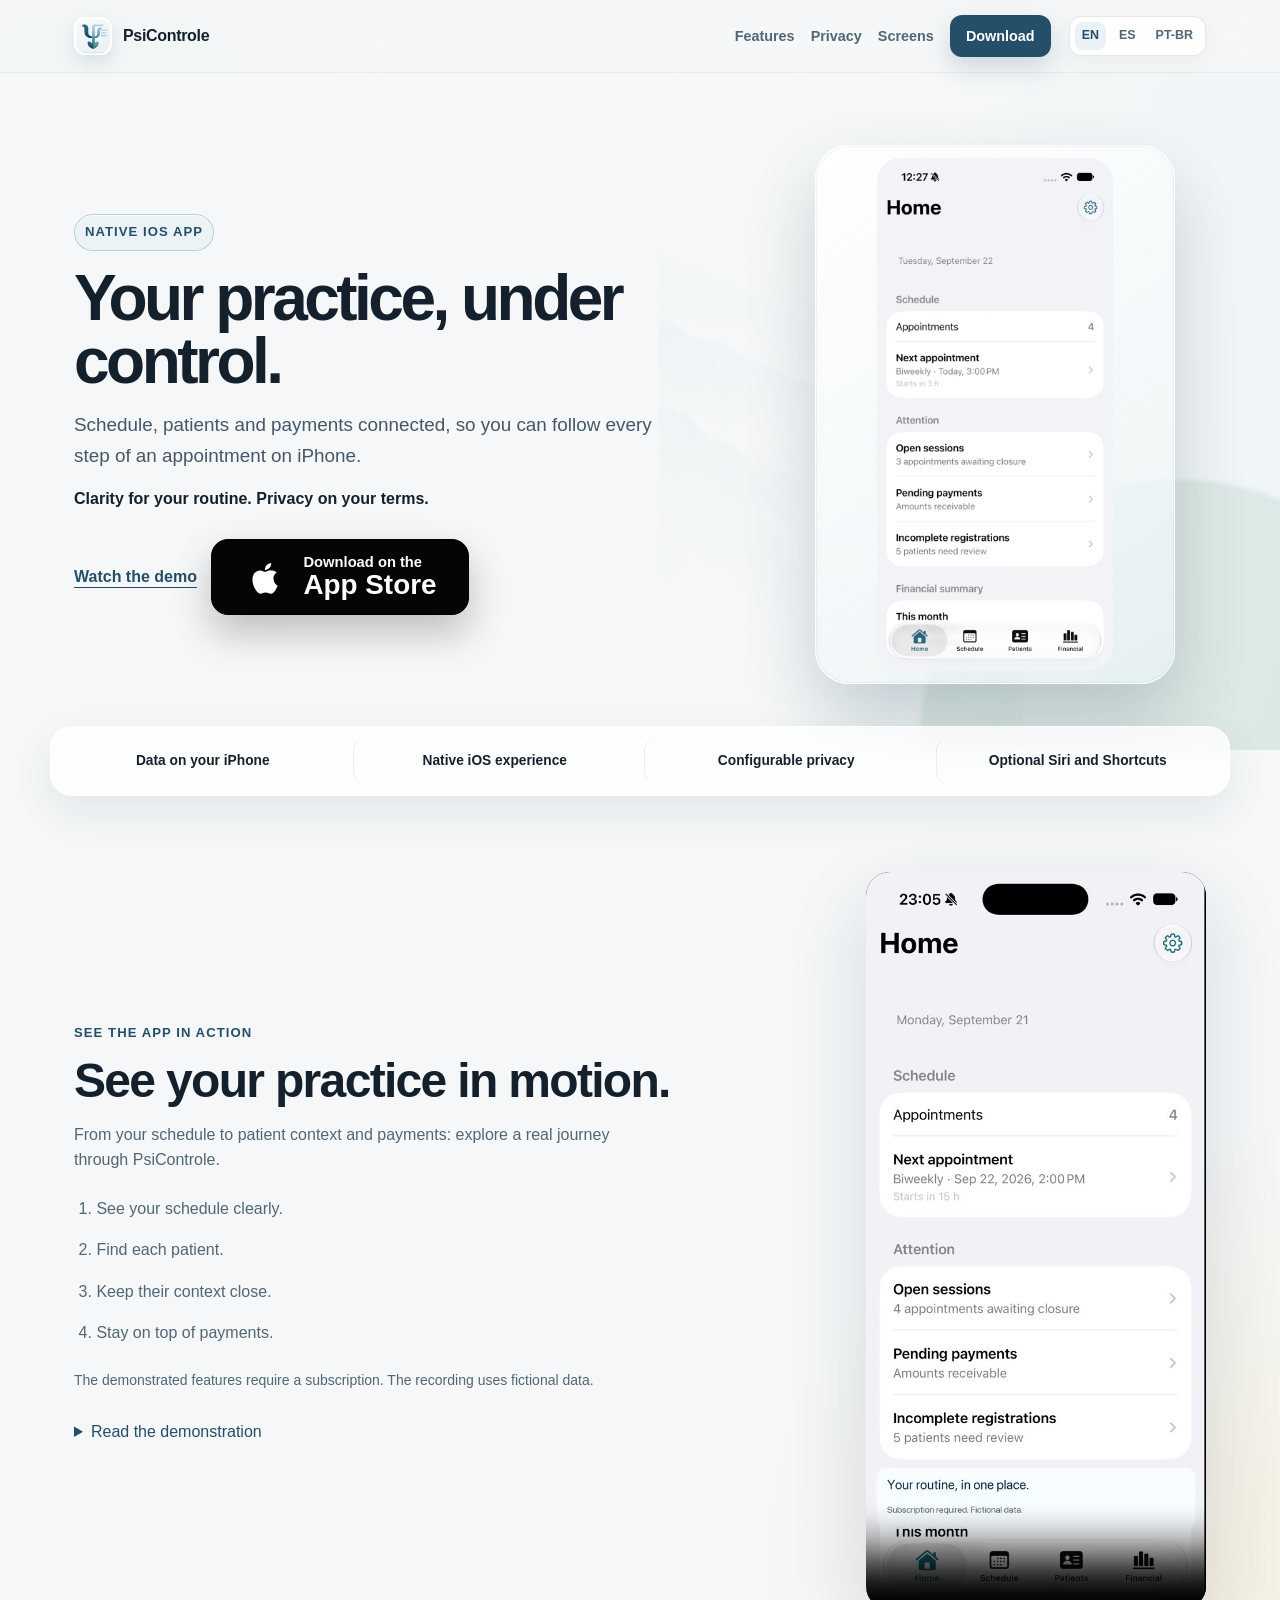
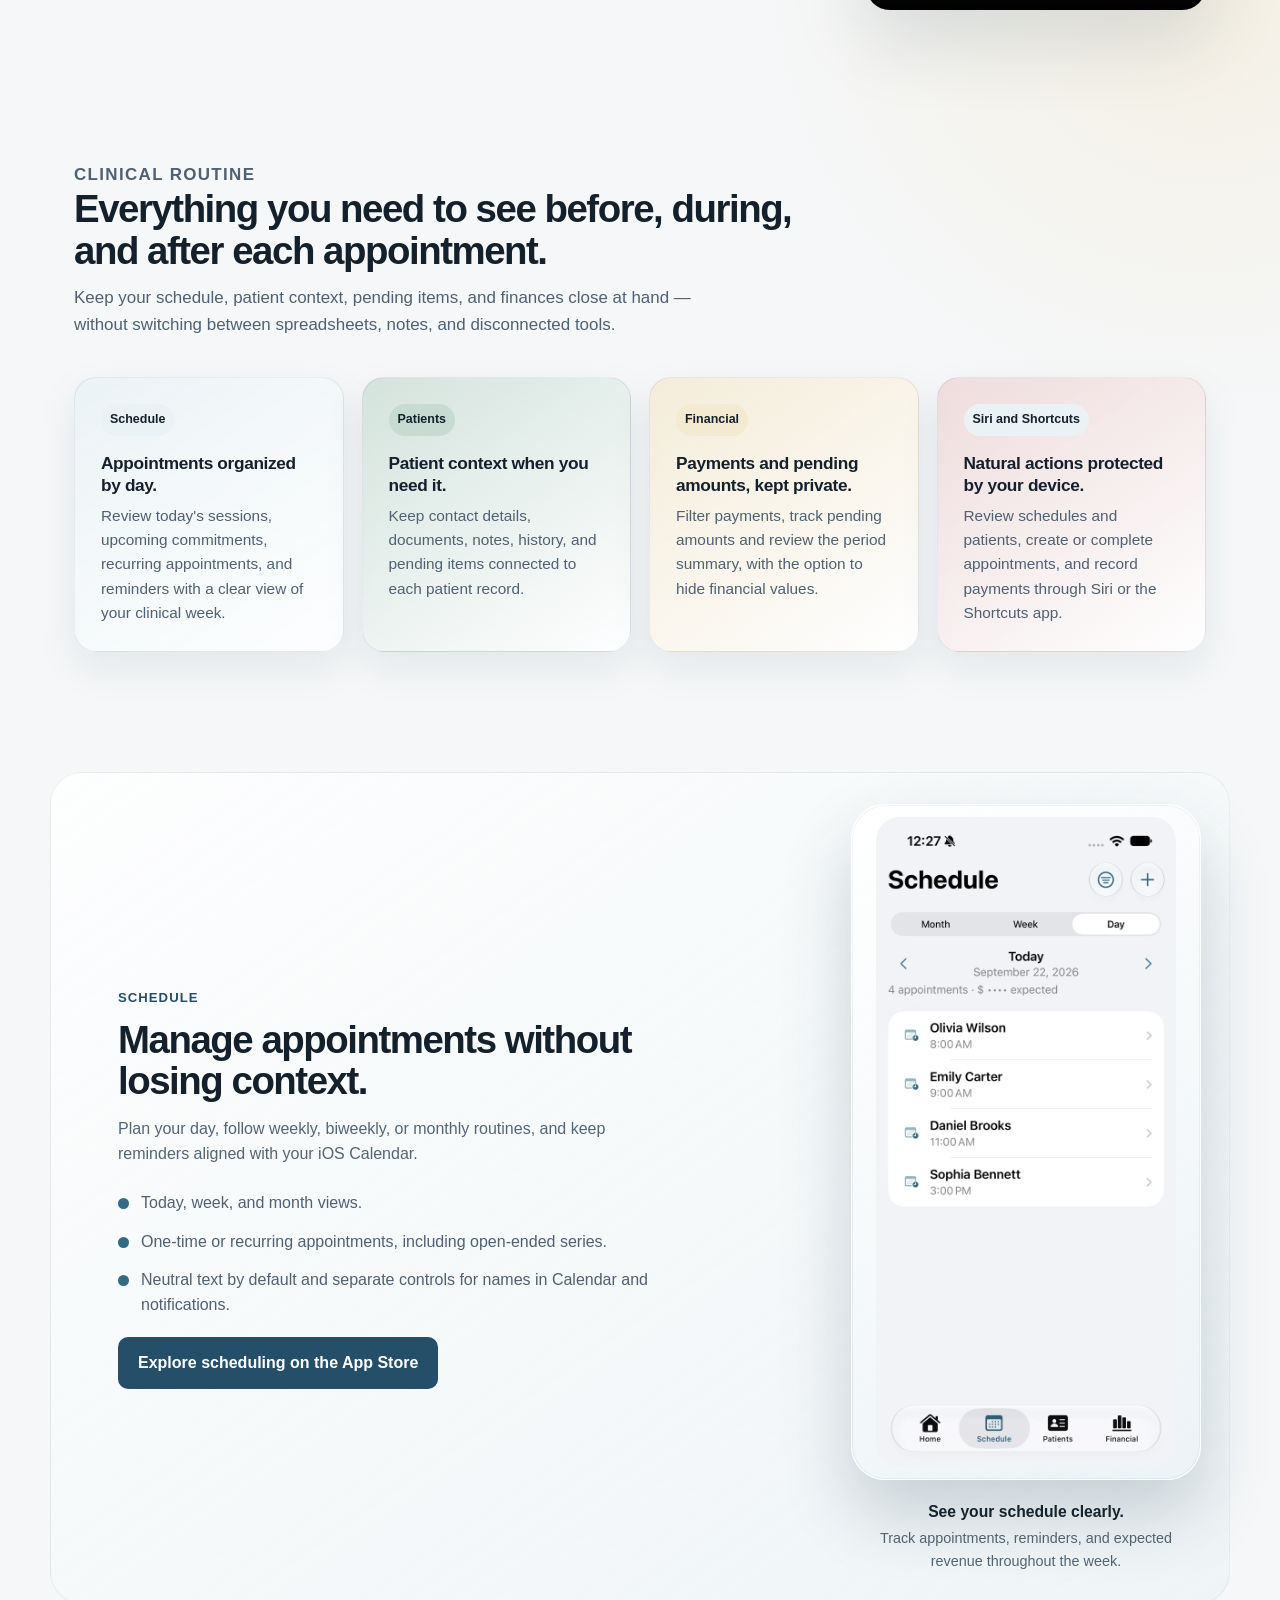
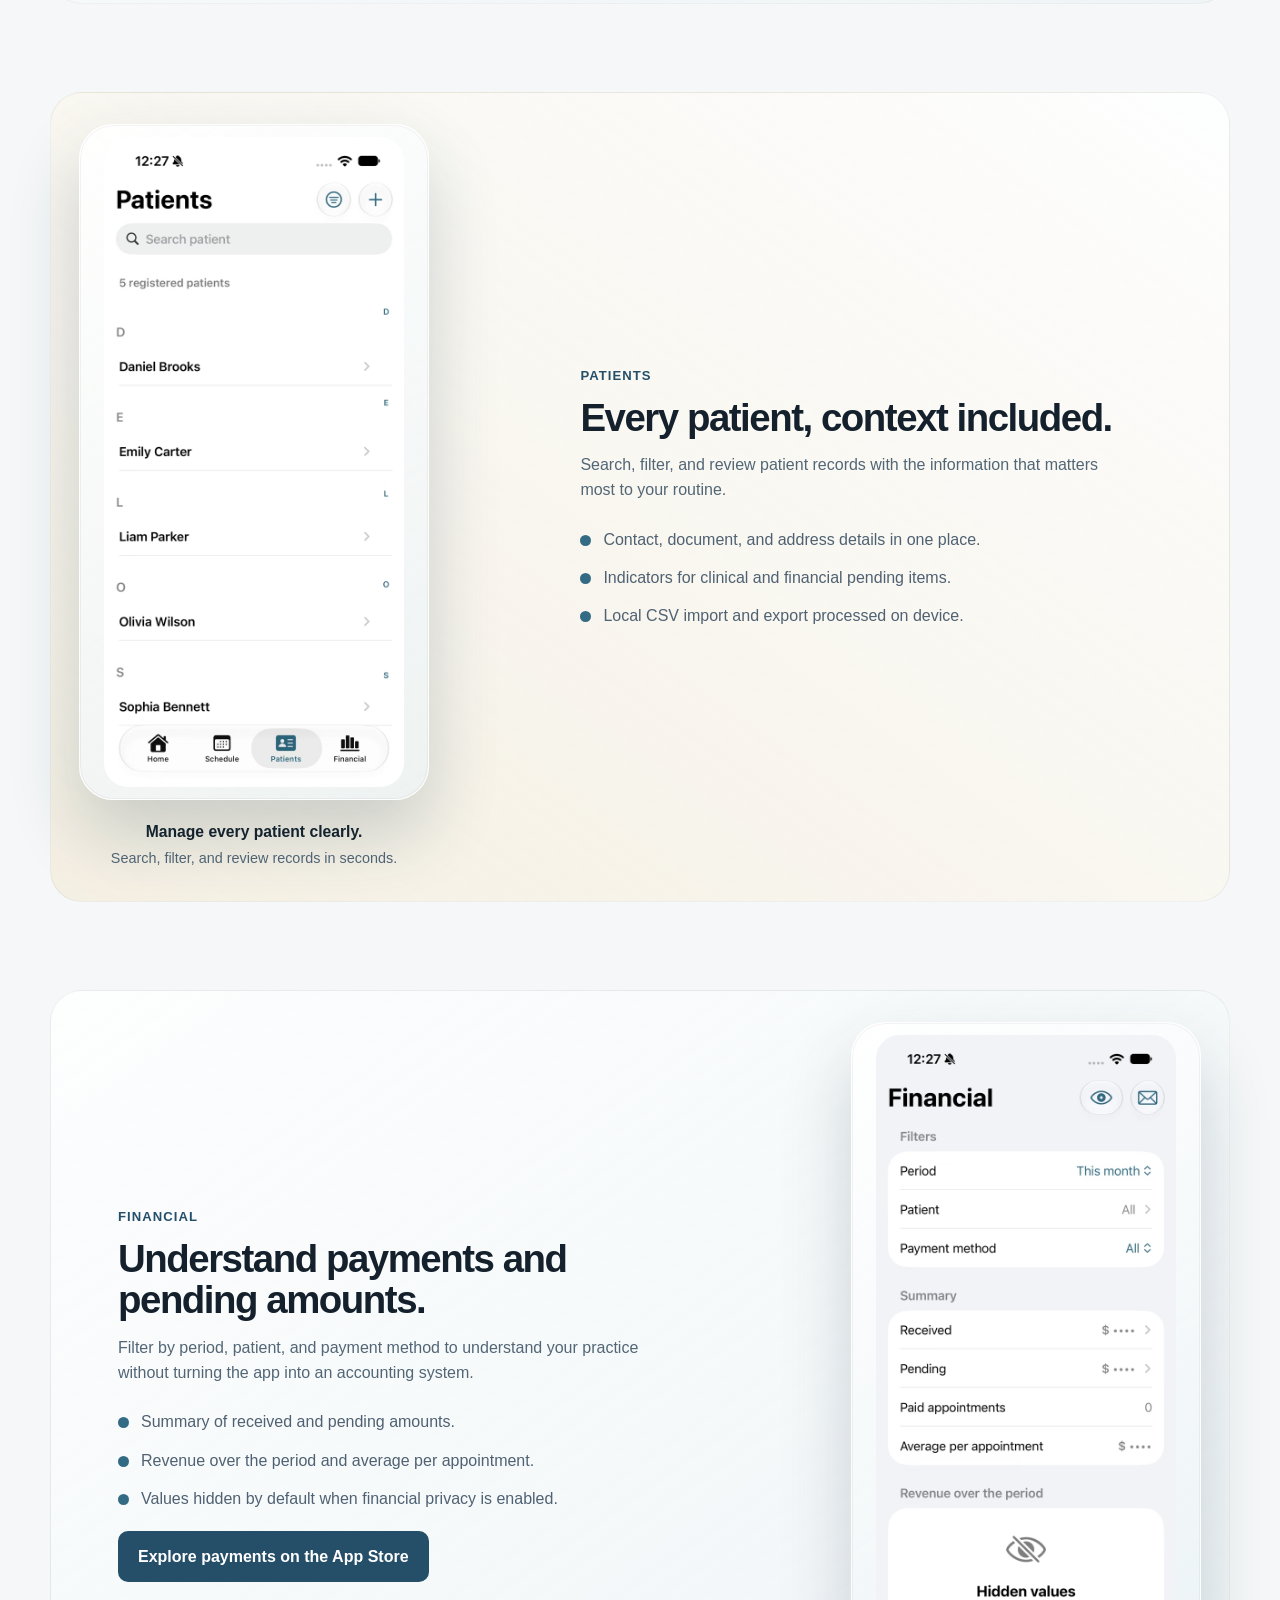
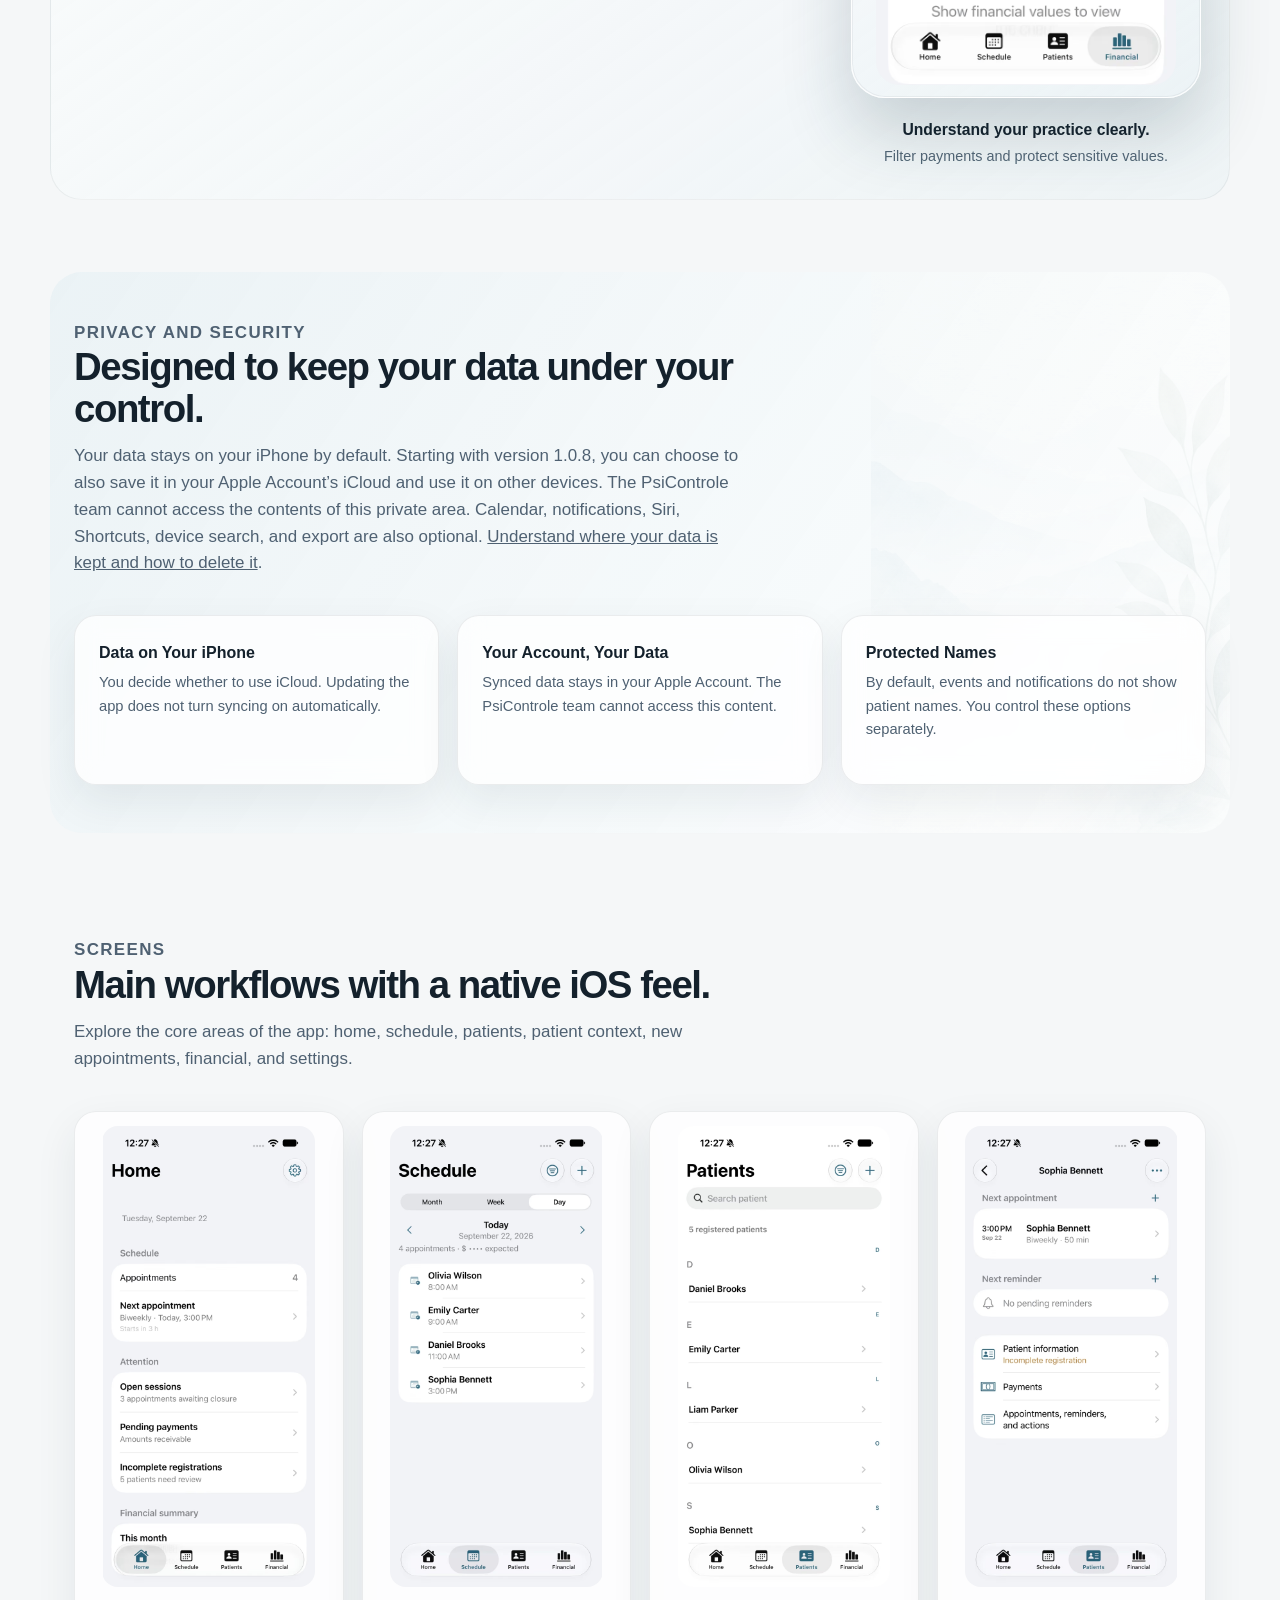
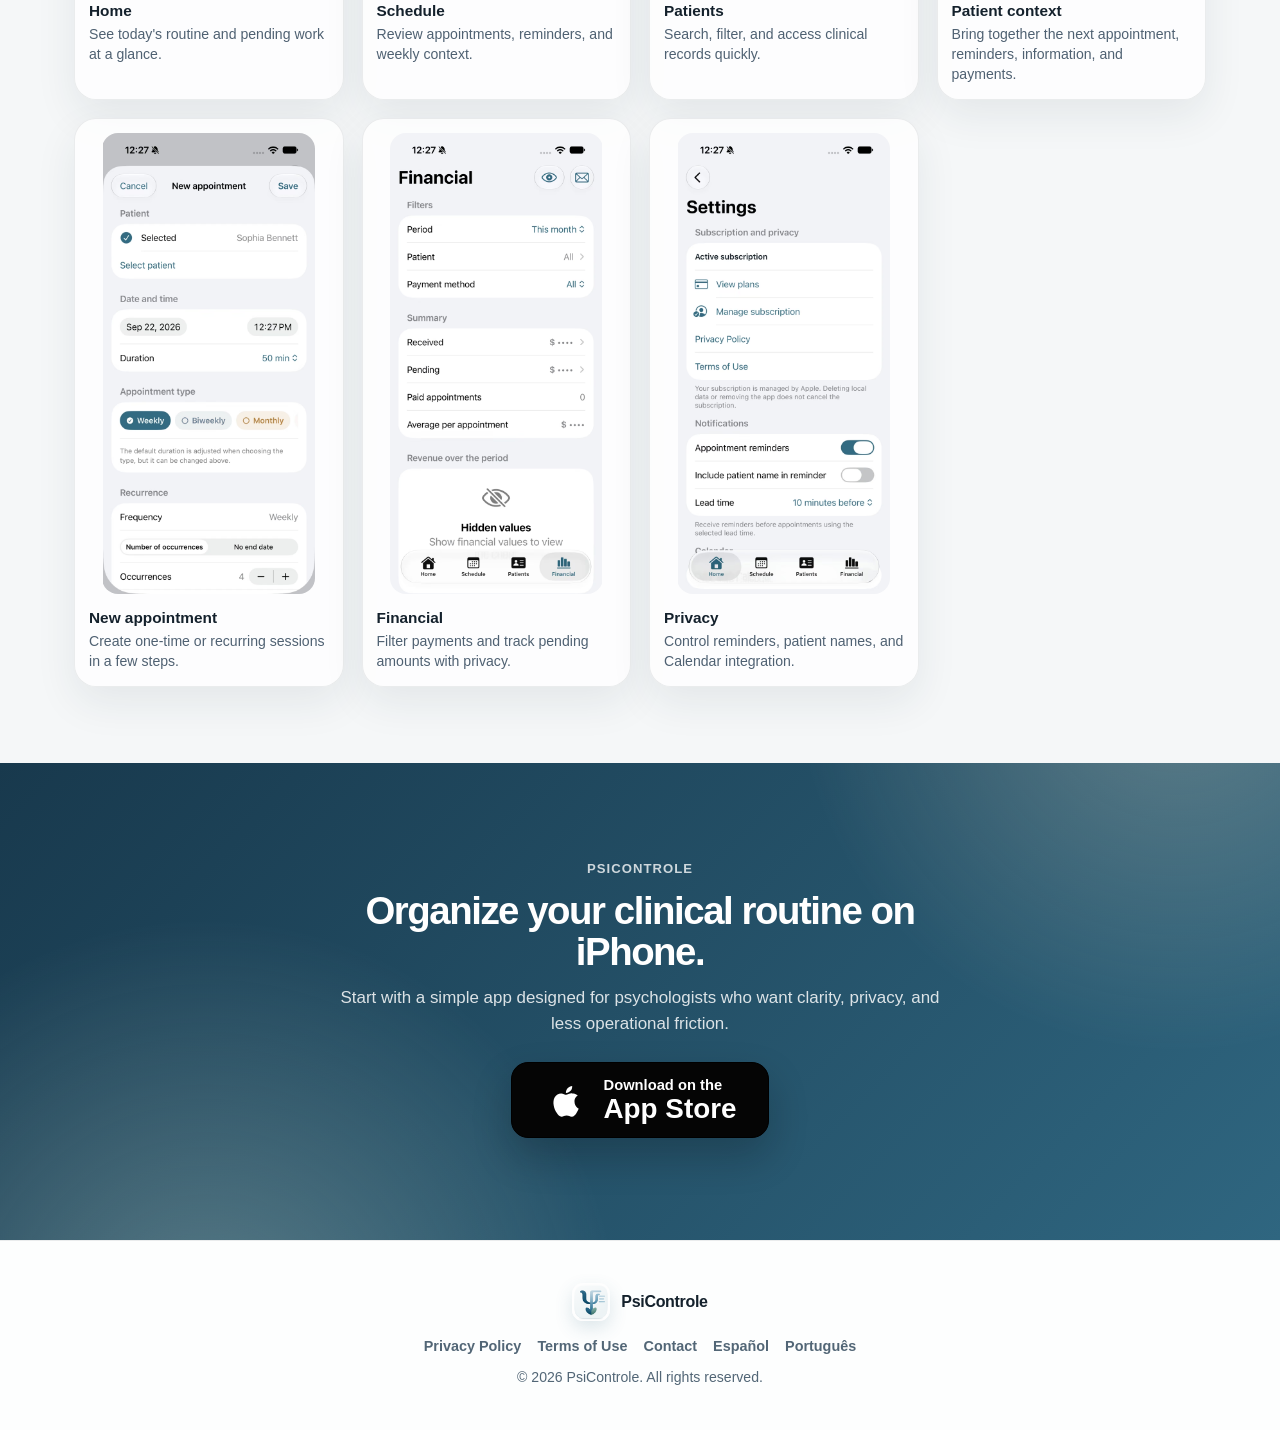
==== commit 2152cdc8: "perf(site): resize brand icons and render the hero without reveal Serve a 32px favicon, a 180px touc" ====
--- a/en/index.html
+++ b/en/index.html
@@ -11,14 +11,25 @@
   <meta property="og:title" content="PsiControle — clinical routine organized on iPhone">
   <meta property="og:description" content="Patients, schedules, appointments, reminders, and finances in one private, native iPhone experience.">
   <meta property="og:locale" content="en_US">
+  <link rel="icon" href="../assets/img/brand/favicon-32.png" sizes="32x32">
+  <link rel="apple-touch-icon" href="../assets/img/brand/apple-touch-icon.png">
+  <meta name="theme-color" content="#f7f8fa">
+  <link rel="stylesheet" href="../styles.css?v=20261116">
+  <script src="../assets/js/config.js" defer></script>
+  <script src="../assets/js/site.js?v=20261116" defer></script>
+  <!-- seo:start -->
   <link rel="canonical" href="https://psicontrole.app.br/en/">
+  <link rel="alternate" hreflang="pt-BR" href="https://psicontrole.app.br/pt-BR/">
   <link rel="alternate" hreflang="en" href="https://psicontrole.app.br/en/">
   <link rel="alternate" hreflang="es-ES" href="https://psicontrole.app.br/es-ES/">
-  <link rel="alternate" hreflang="pt-BR" href="https://psicontrole.app.br/pt-BR/">
-  <link rel="icon" href="../assets/img/brand/app-icon.png">
-  <link rel="stylesheet" href="../styles.css?v=marketing-v1">
-  <script src="../assets/js/config.js" defer></script>
-  <script src="../assets/js/site.js?v=marketing-v1" defer></script>
+  <link rel="alternate" hreflang="x-default" href="https://psicontrole.app.br/">
+  <meta property="og:site_name" content="PsiControle">
+  <meta property="og:locale:alternate" content="pt_BR">
+  <meta property="og:locale:alternate" content="es_ES">
+  <meta name="twitter:card" content="summary">
+  <meta name="apple-itunes-app" content="app-id=6772772414">
+  <script type="application/ld+json">{"@context": "https://schema.org", "@graph": [{"@type": "SoftwareApplication", "@id": "https://psicontrole.app.br/#app", "name": "PsiControle", "operatingSystem": "iOS", "applicationCategory": "BusinessApplication", "description": "PsiControle is a native iOS app for psychologists to organize patients, schedules, appointments, reminders, and finances with privacy and local data.", "url": "https://psicontrole.app.br/en/", "downloadUrl": "https://apps.apple.com/us/app/id6772772414", "installUrl": "https://apps.apple.com/us/app/id6772772414", "image": "https://psicontrole.app.br/assets/img/brand/app-icon.png", "inLanguage": ["pt-BR", "en", "es-ES"], "publisher": {"@id": "https://psicontrole.app.br/#org"}}, {"@type": "Organization", "@id": "https://psicontrole.app.br/#org", "name": "PsiControle", "url": "https://psicontrole.app.br/", "logo": "https://psicontrole.app.br/assets/img/brand/app-icon.png"}, {"@type": "WebSite", "@id": "https://psicontrole.app.br/#site", "name": "PsiControle", "url": "https://psicontrole.app.br/", "inLanguage": "en", "publisher": {"@id": "https://psicontrole.app.br/#org"}}]}</script>
+  <!-- seo:end -->
 </head>
 <body>
 <a class="skip-link" href="#content">Skip to content</a>
@@ -26,7 +37,7 @@
 <header class="site-header">
   <nav class="site-nav" aria-label="Main navigation">
     <a href="./" class="brand-link" aria-label="PsiControle">
-      <img src="../assets/img/brand/brand-mark.png" alt="" width="34" height="34">
+      <img src="../assets/img/brand/brand-mark-68.png" alt="" width="34" height="34">
       <span>PsiControle</span>
     </a>
 
@@ -356,7 +367,7 @@
   <div class="footer-inner">
     <div>
       <a href="./" class="footer-brand">
-        <img src="../assets/img/brand/brand-mark.png" alt="" width="34" height="34" loading="lazy">
+        <img src="../assets/img/brand/brand-mark-68.png" alt="" width="34" height="34" loading="lazy">
         <span>PsiControle</span>
       </a>
     </div>
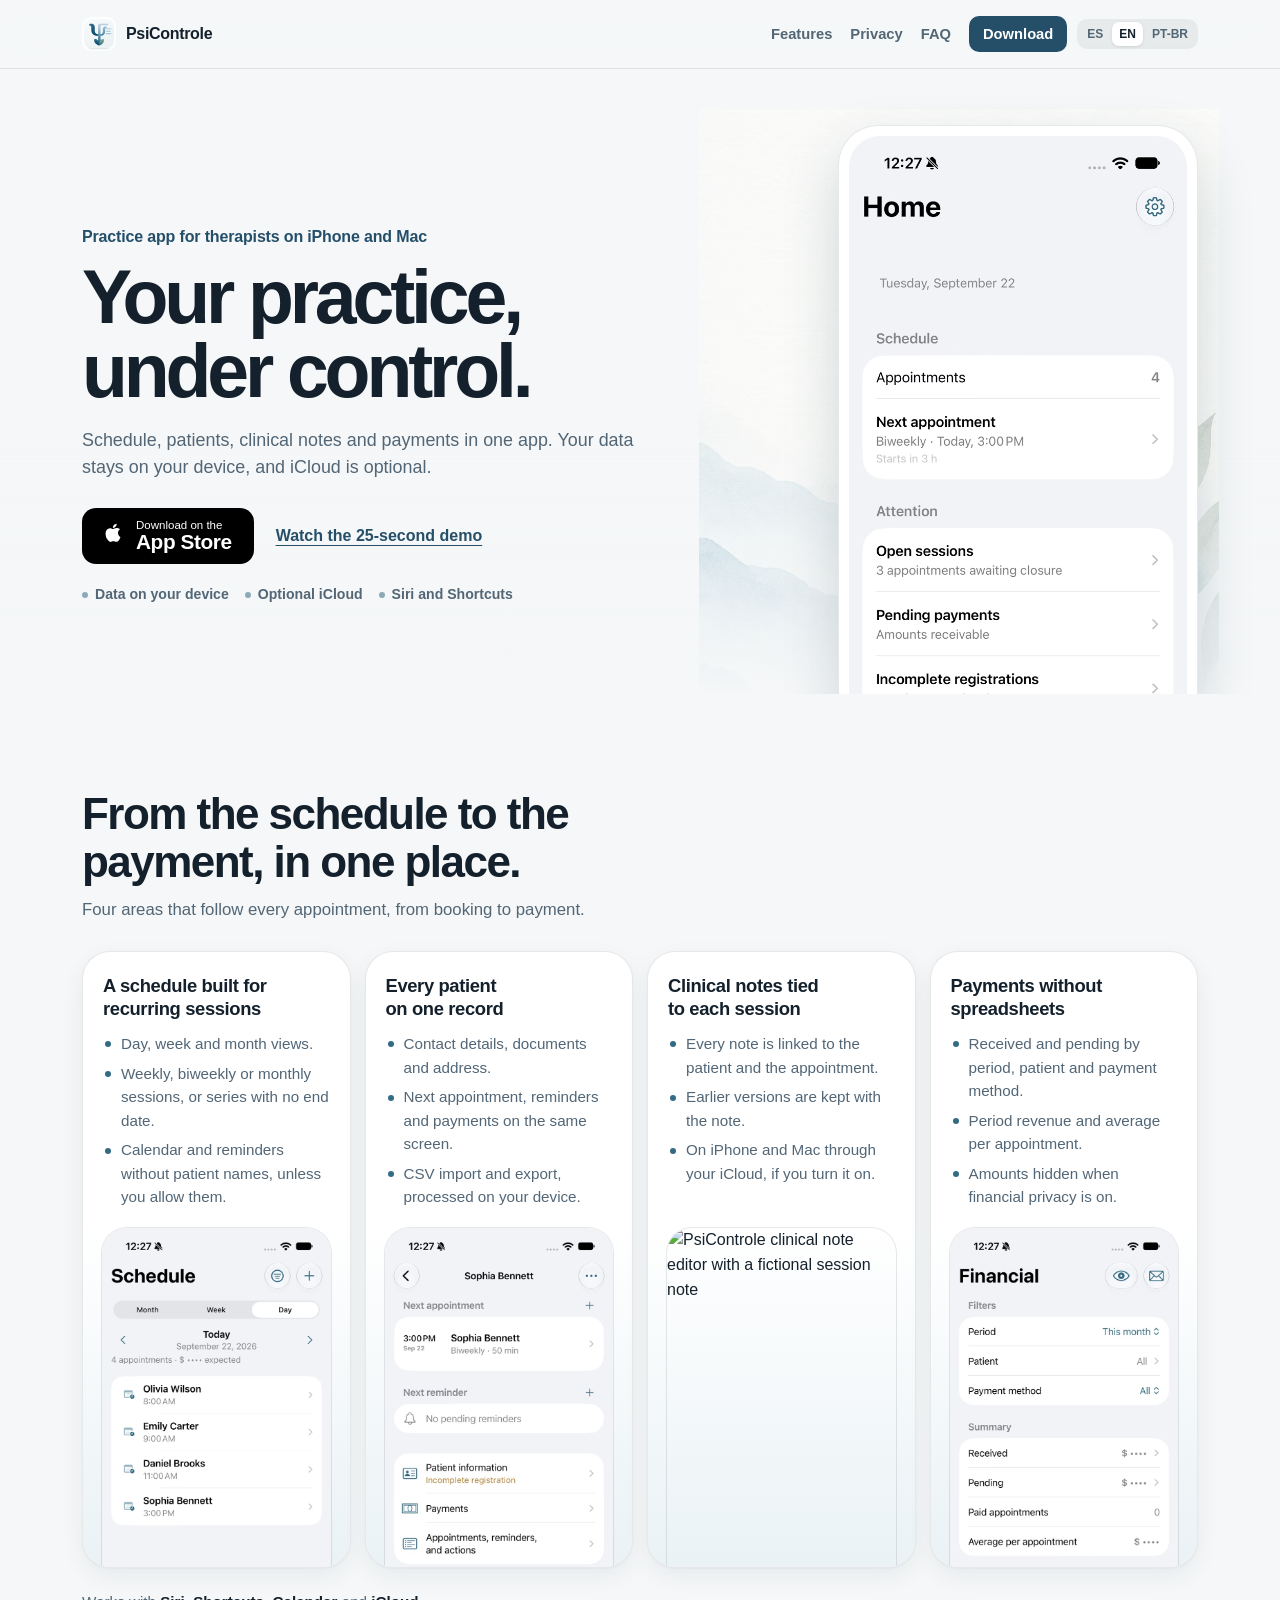
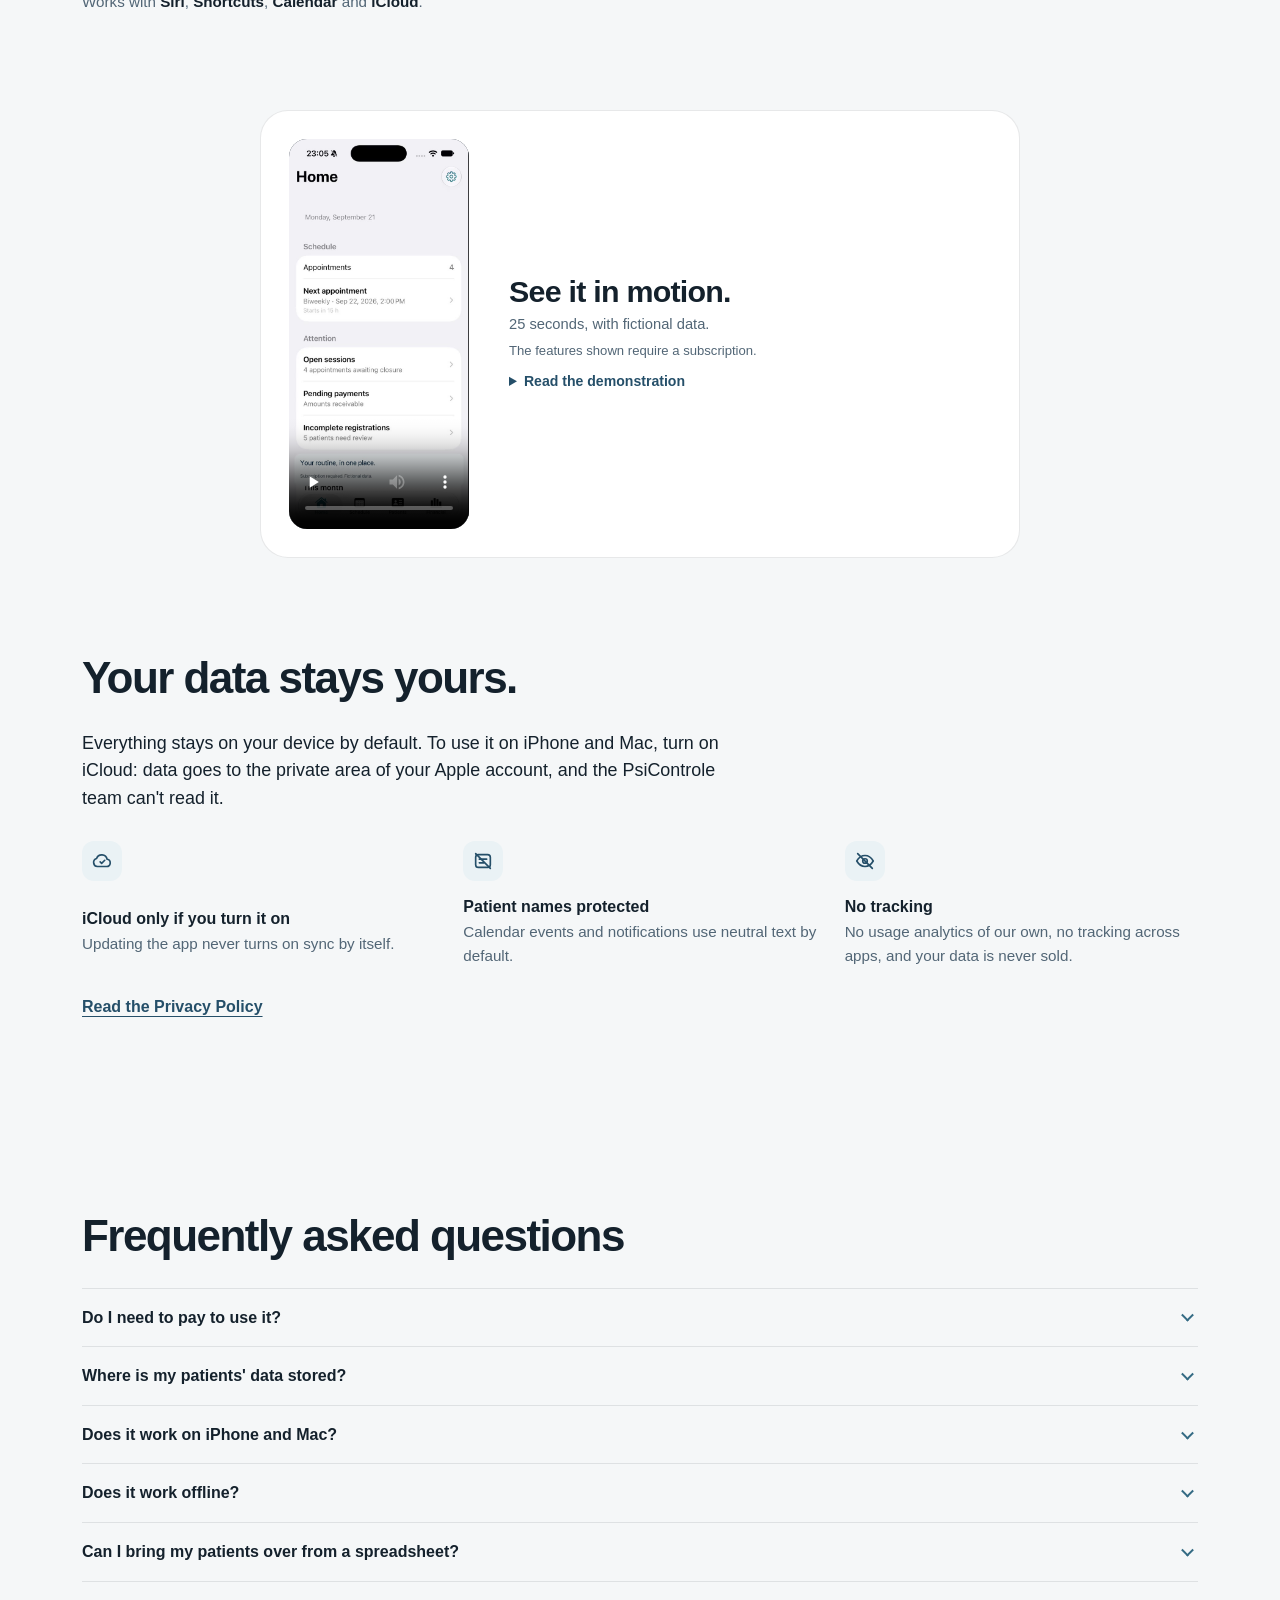
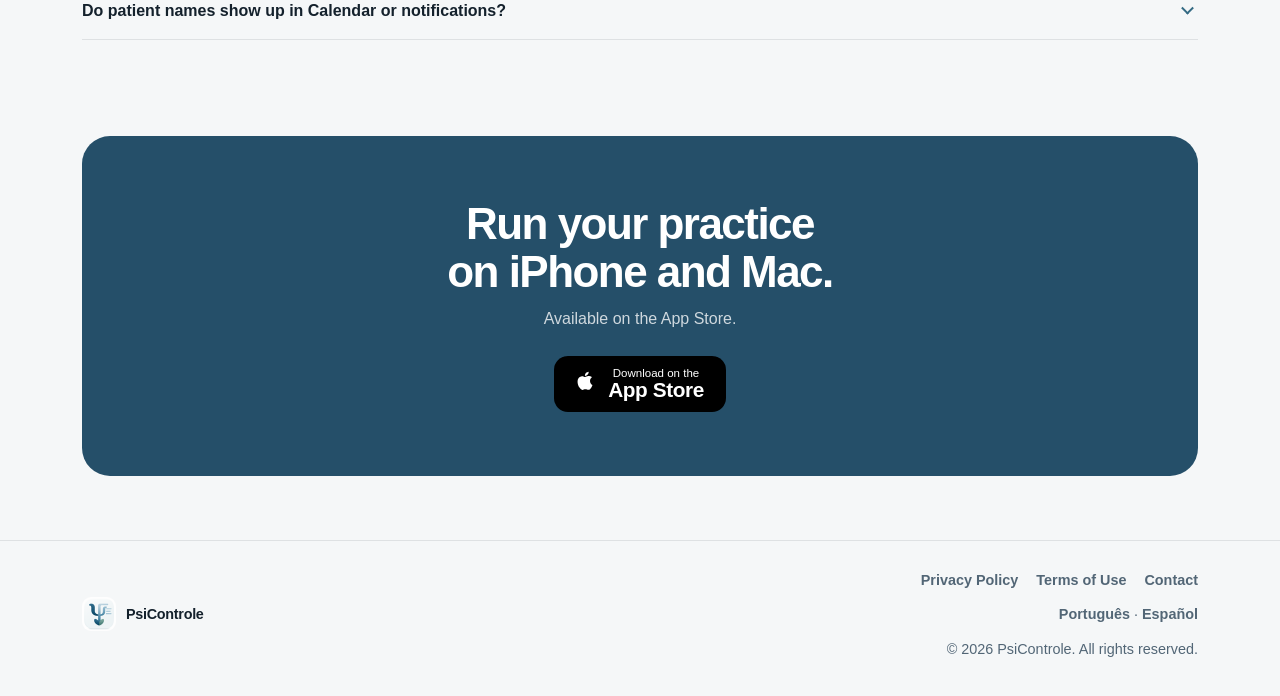
==== commit a07b9b91: "feat(site): rebuild the landing around a feature tour Replace the feature cards, three split section" ====
--- a/en/index.html
+++ b/en/index.html
@@ -3,33 +3,32 @@
 <head>
   <meta charset="UTF-8">
   <meta name="viewport" content="width=device-width, initial-scale=1.0">
-  <title>PsiControle — clinical routine organized on iPhone</title>
-  <meta name="description" content="PsiControle is a native iOS app for psychologists to organize patients, schedules, appointments, reminders, and finances with privacy and local data.">
-  <meta property="og:type" content="website">
-  <meta property="og:url" content="https://psicontrole.app.br/en/">
-  <meta property="og:image" content="https://psicontrole.app.br/assets/video/en/poster.jpg">
-  <meta property="og:title" content="PsiControle — clinical routine organized on iPhone">
-  <meta property="og:description" content="Patients, schedules, appointments, reminders, and finances in one private, native iPhone experience.">
-  <meta property="og:locale" content="en_US">
-  <link rel="icon" href="../assets/img/brand/favicon-32.png" sizes="32x32">
-  <link rel="apple-touch-icon" href="../assets/img/brand/apple-touch-icon.png">
-  <meta name="theme-color" content="#f7f8fa">
-  <link rel="stylesheet" href="../styles.css?v=20261116">
-  <script src="../assets/js/config.js" defer></script>
-  <script src="../assets/js/site.js?v=20261116" defer></script>
-  <!-- seo:start -->
+  <title>PsiControle: practice app for therapists on iPhone and Mac</title>
+  <meta name="description" content="Schedule, patients, clinical notes and payments for therapists and psychologists. Data stays on your device; iCloud sync across iPhone and Mac is optional.">
   <link rel="canonical" href="https://psicontrole.app.br/en/">
   <link rel="alternate" hreflang="pt-BR" href="https://psicontrole.app.br/pt-BR/">
   <link rel="alternate" hreflang="en" href="https://psicontrole.app.br/en/">
   <link rel="alternate" hreflang="es-ES" href="https://psicontrole.app.br/es-ES/">
   <link rel="alternate" hreflang="x-default" href="https://psicontrole.app.br/">
+  <meta property="og:type" content="website">
   <meta property="og:site_name" content="PsiControle">
+  <meta property="og:url" content="https://psicontrole.app.br/en/">
+  <meta property="og:title" content="PsiControle: practice app for therapists on iPhone and Mac">
+  <meta property="og:description" content="Schedule, patients, clinical notes and payments for therapists and psychologists. Data stays on your device; iCloud sync across iPhone and Mac is optional.">
+  <meta property="og:image" content="https://psicontrole.app.br/assets/video/en/poster.jpg">
+  <meta property="og:locale" content="en_US">
   <meta property="og:locale:alternate" content="pt_BR">
   <meta property="og:locale:alternate" content="es_ES">
   <meta name="twitter:card" content="summary">
   <meta name="apple-itunes-app" content="app-id=6772772414">
-  <script type="application/ld+json">{"@context": "https://schema.org", "@graph": [{"@type": "SoftwareApplication", "@id": "https://psicontrole.app.br/#app", "name": "PsiControle", "operatingSystem": "iOS", "applicationCategory": "BusinessApplication", "description": "PsiControle is a native iOS app for psychologists to organize patients, schedules, appointments, reminders, and finances with privacy and local data.", "url": "https://psicontrole.app.br/en/", "downloadUrl": "https://apps.apple.com/us/app/id6772772414", "installUrl": "https://apps.apple.com/us/app/id6772772414", "image": "https://psicontrole.app.br/assets/img/brand/app-icon.png", "inLanguage": ["pt-BR", "en", "es-ES"], "publisher": {"@id": "https://psicontrole.app.br/#org"}}, {"@type": "Organization", "@id": "https://psicontrole.app.br/#org", "name": "PsiControle", "url": "https://psicontrole.app.br/", "logo": "https://psicontrole.app.br/assets/img/brand/app-icon.png"}, {"@type": "WebSite", "@id": "https://psicontrole.app.br/#site", "name": "PsiControle", "url": "https://psicontrole.app.br/", "inLanguage": "en", "publisher": {"@id": "https://psicontrole.app.br/#org"}}]}</script>
-  <!-- seo:end -->
+  <meta name="theme-color" content="#f5f7f8">
+  <link rel="icon" href="../assets/img/brand/favicon-32.png" sizes="32x32">
+  <link rel="apple-touch-icon" href="../assets/img/brand/apple-touch-icon.png">
+  <link rel="preload" as="image" href="../assets/img/en/home.avif" type="image/avif" fetchpriority="high">
+  <link rel="stylesheet" href="../styles.css?v=20261116">
+  <script src="../assets/js/config.js" defer></script>
+  <script src="../assets/js/site.js?v=20261116" defer></script>
+  <script type="application/ld+json">{"@context": "https://schema.org", "@graph": [{"@type": "SoftwareApplication", "@id": "https://psicontrole.app.br/#app", "name": "PsiControle", "operatingSystem": "iOS, macOS", "applicationCategory": "BusinessApplication", "description": "Schedule, patients, clinical notes and payments for therapists and psychologists. Data stays on your device; iCloud sync across iPhone and Mac is optional.", "url": "https://psicontrole.app.br/en/", "downloadUrl": "https://apps.apple.com/us/app/id6772772414", "installUrl": "https://apps.apple.com/us/app/id6772772414", "image": "https://psicontrole.app.br/assets/img/brand/app-icon.png", "inLanguage": ["pt-BR", "en", "es-ES"], "publisher": {"@id": "https://psicontrole.app.br/#org"}}, {"@type": "Organization", "@id": "https://psicontrole.app.br/#org", "name": "PsiControle", "url": "https://psicontrole.app.br/", "logo": "https://psicontrole.app.br/assets/img/brand/app-icon.png"}, {"@type": "WebSite", "@id": "https://psicontrole.app.br/#site", "name": "PsiControle", "url": "https://psicontrole.app.br/", "inLanguage": "en", "publisher": {"@id": "https://psicontrole.app.br/#org"}}, {"@type": "FAQPage", "@id": "https://psicontrole.app.br/en/#faq", "inLanguage": "en", "mainEntity": [{"@type": "Question", "name": "Do I need to pay to use it?", "acceptedAnswer": {"@type": "Answer", "text": "Creating and editing records requires a trial period or a subscription bought through the App Store. When a free trial is available, its length is shown before you buy. If access ends, the app may keep your data available to view and export."}}, {"@type": "Question", "name": "Where is my patients' data stored?", "acceptedAnswer": {"@type": "Answer", "text": "On your device. Nothing is sent to PsiControle servers. If you turn on iCloud, the data is also stored in the private area of your Apple account, which the team can't read."}}, {"@type": "Question", "name": "Does it work on iPhone and Mac?", "acceptedAnswer": {"@type": "Answer", "text": "Yes. Turn on iCloud with the same Apple Account on both devices to see your schedule, patients, notes and payments on each."}}, {"@type": "Question", "name": "Does it work offline?", "acceptedAnswer": {"@type": "Answer", "text": "Yes. You keep using your data on the device. With iCloud on, changes are sent when you're back online."}}, {"@type": "Question", "name": "Can I bring my patients over from a spreadsheet?", "acceptedAnswer": {"@type": "Answer", "text": "Yes, with a CSV file. It's read on your device and brings in name, contact details, record status, document and address."}}, {"@type": "Question", "name": "Do patient names show up in Calendar or notifications?", "acceptedAnswer": {"@type": "Answer", "text": "No, unless you allow it. By default, events and notifications use neutral text, without names, phone numbers or notes."}}]}]}</script>
 </head>
 <body>
 <a class="skip-link" href="#content">Skip to content</a>
@@ -40,346 +39,194 @@
       <img src="../assets/img/brand/brand-mark-68.png" alt="" width="34" height="34">
       <span>PsiControle</span>
     </a>
-
     <div class="nav-actions">
-      <div class="main-nav" aria-label="Sections">
+      <div class="main-nav">
         <a href="#features">Features</a>
         <a href="#privacy">Privacy</a>
-        <a href="#screens">Screens</a>
+        <a href="#faq">FAQ</a>
         <a class="nav-download" data-app-store-link href="https://apps.apple.com/us/app/id6772772414">Download</a>
       </div>
-
       <div class="lang-switch" aria-label="Language">
-        <a href="./" class="lang-active" lang="en" aria-current="page">EN</a>
         <a href="../es-ES/" lang="es-ES">ES</a>
+        <a href="./" lang="en" class="lang-active" aria-current="page">EN</a>
         <a href="../pt-BR/" lang="pt-BR">PT-BR</a>
       </div>
     </div>
   </nav>
 </header>
 
-<main id="content" class="page-shell">
+<main id="content">
   <section class="hero" aria-labelledby="hero-title">
-    <div class="hero-inner">
+    <div class="wrap hero-grid">
       <div class="hero-copy">
-        <p class="eyebrow">Native iOS app</p>
-        <h1 id="hero-title">Your practice, under control.</h1>
-        <p class="hero-subtitle">Schedule, patients and payments connected, so you can follow every step of an appointment on iPhone.</p>
-        <p class="hero-support">Clarity for your routine. Privacy on your terms.</p>
-
-        <div class="hero-actions">
-          <a class="demo-link" href="#demonstracao">Watch the demo</a>
+        <h1 id="hero-title"><span class="hero-kicker">Practice app for therapists on iPhone and Mac</span>Your practice, under control.</h1>
+        <p class="hero-lede">Schedule, patients, clinical notes and payments in one app. Your data stays on your device, and iCloud is optional.</p>
+        <div class="hero-cta">
           <a class="app-store-badge" data-app-store-link aria-label="Download on the App Store" href="https://apps.apple.com/us/app/id6772772414">
-            <span class="app-store-glyph" aria-hidden="true">
-              <svg viewBox="0 0 24 24" focusable="false">
-                <path d="M16.63 12.67c-.02-2.1 1.72-3.12 1.8-3.17-1-.95-2.54-1.08-3.08-1.1-1.3-.14-2.56.77-3.22.77-.67 0-1.69-.75-2.78-.73-1.43.02-2.75.83-3.49 2.1-1.49 2.58-.38 6.38 1.05 8.47.72 1.02 1.56 2.16 2.67 2.12 1.08-.04 1.48-.68 2.78-.68 1.29 0 1.66.68 2.79.66 1.16-.02 1.89-1.03 2.58-2.06.83-1.18 1.16-2.35 1.17-2.41-.03-.01-2.25-.86-2.27-3.97ZM14.5 7.02c.58-.72.98-1.7.87-2.7-.85.04-1.9.58-2.51 1.28-.54.63-1.03 1.66-.9 2.63.96.07 1.94-.49 2.54-1.21Z"/>
-              </svg>
-            </span>
-            <span class="app-store-copy">
-              <span class="app-store-preline">Download on the</span>
-              <span class="app-store-store">App Store</span>
-            </span>
+            <span class="app-store-glyph" aria-hidden="true"><svg viewBox="0 0 24 24" focusable="false"><path d="M16.63 12.67c-.02-2.1 1.72-3.12 1.8-3.17-1-.95-2.54-1.08-3.08-1.1-1.3-.14-2.56.77-3.22.77-.67 0-1.69-.75-2.78-.73-1.43.02-2.75.83-3.49 2.1-1.49 2.58-.38 6.38 1.05 8.47.72 1.02 1.56 2.16 2.67 2.12 1.08-.04 1.48-.68 2.78-.68 1.29 0 1.66.68 2.79.66 1.16-.02 1.89-1.03 2.58-2.06.83-1.18 1.16-2.35 1.17-2.41-.03-.01-2.25-.86-2.27-3.97ZM14.5 7.02c.58-.72.98-1.7.87-2.7-.85.04-1.9.58-2.51 1.28-.54.63-1.03 1.66-.9 2.63.96.07 1.94-.49 2.54-1.21Z"/></svg></span>
+            <span class="app-store-copy"><span class="app-store-preline">Download on the</span><span class="app-store-store">App Store</span></span>
           </a>
-        </div>
-      </div>
-
-      <div class="hero-visual" aria-label="PsiControle home screen">
-        <div class="phone-frame">
-          <picture>
-            <source srcset="../assets/img/en/home.avif" type="image/avif">
-            <source srcset="../assets/img/en/home.webp" type="image/webp">
-            <img src="../assets/img/en/home.png" alt="PsiControle home screen showing daily clinical routine and pending work" width="1320" height="2868" decoding="async" fetchpriority="high">
-          </picture>
-        </div>
-      </div>
-    </div>
-  </section>
-
-  <section class="trust-strip" aria-label="Highlights">
-    <div class="trust-strip-inner">
-      <div class="trust-item">
-        <strong>Data on your iPhone</strong>
-      </div>
-      <div class="trust-item">
-        <strong>Native iOS experience</strong>
-      </div>
-      <div class="trust-item">
-        <strong>Configurable privacy</strong>
-      </div>
-      <div class="trust-item">
-        <strong>Optional Siri and Shortcuts</strong>
-      </div>
-    </div>
-  </section>
-
-  <!-- campaign-demo:start -->
-  <section id="demonstracao" class="content-section demo-section" aria-labelledby="demo-title">
-    <div class="demo-copy">
-      <p class="section-kicker">See the app in action</p>
-      <h2 id="demo-title">See your practice in motion.</h2>
-      <p>From your schedule to patient context and payments: explore a real journey through PsiControle.</p>
-      <ol class="demo-steps"><li>See your schedule clearly.</li><li>Find each patient.</li><li>Keep their context close.</li><li>Stay on top of payments.</li></ol>
-      <p class="demo-note" id="demo-note">The demonstrated features require a subscription. The recording uses fictional data.</p>
-      <details><summary>Read the demonstration</summary><p>Your routine, in one place. See your schedule clearly. Find each patient. Keep their context close. Stay on top of payments. The demonstrated features require a subscription. The recording uses fictional data.</p></details>
-    </div>
-    <video class="product-demo" controls playsinline preload="none" poster="../assets/video/en/poster.jpg" width="590" height="1280" aria-labelledby="demo-title" aria-describedby="demo-note">
-      <source src="../assets/video/en/demo.mp4" type="video/mp4">
-      <track kind="captions" src="../assets/video/en/captions.vtt" srclang="en" label="en-US">
-      <a href="../assets/video/en/demo.mp4">Your browser cannot play this video. Download the demonstration.</a>
-    </video>
-  </section>
-  <!-- campaign-demo:end -->
-
-  <section id="features" class="content-section" aria-labelledby="features-title">
-    <div class="section-heading">
-      <p class="section-kicker">Clinical routine</p>
-      <h2 id="features-title">Everything you need to see before, during, and after each appointment.</h2>
-      <p>Keep your schedule, patient context, pending items, and finances close at hand — without switching between spreadsheets, notes, and disconnected tools.</p>
-    </div>
-
-    <div class="feature-grid">
-      <article class="feature-card">
-        <span class="feature-chip teal">Schedule</span>
-        <h3>Appointments organized by day.</h3>
-        <p>Review today's sessions, upcoming commitments, recurring appointments, and reminders with a clear view of your clinical week.</p>
-      </article>
-      <article class="feature-card">
-        <span class="feature-chip sage">Patients</span>
-        <h3>Patient context when you need it.</h3>
-        <p>Keep contact details, documents, notes, history, and pending items connected to each patient record.</p>
-      </article>
-      <article class="feature-card">
-        <span class="feature-chip warm">Financial</span>
-        <h3>Payments and pending amounts, kept private.</h3>
-        <p>Filter payments, track pending amounts and review the period summary, with the option to hide financial values.</p>
-      </article>
-      <article class="feature-card">
-        <span class="feature-chip teal">Siri and Shortcuts</span>
-        <h3>Natural actions protected by your device.</h3>
-        <p>Review schedules and patients, create or complete appointments, and record payments through Siri or the Shortcuts app.</p>
-      </article>
-    </div>
-  </section>
-
-  <section class="content-section split-section" aria-labelledby="schedule-title">
-    <div class="split-copy">
-      <p class="section-kicker">Schedule</p>
-      <h2 id="schedule-title">Manage appointments without losing context.</h2>
-      <p>Plan your day, follow weekly, biweekly, or monthly routines, and keep reminders aligned with your iOS Calendar.</p>
-      <ul class="check-list">
-        <li>Today, week, and month views.</li>
-        <li>One-time or recurring appointments, including open-ended series.</li>
-        <li>Neutral text by default and separate controls for names in Calendar and notifications.</li>
-      </ul>
-      <a class="campaign-button" data-app-store-link data-product-page="agenda" href="https://apps.apple.com/us/app/id6772772414">Explore scheduling on the App Store</a>
-    </div>
-    <figure class="screen-figure split-media">
-      <div class="phone-frame">
+          <a class="text-link" href="#demo">Watch the 25-second demo</a>
+        </div>
+        <ul class="facts"><li>Data on your device</li><li>Optional iCloud</li><li>Siri and Shortcuts</li></ul>
+      </div>
+      <div class="hero-device">
+        <div class="phone">
+        <picture>
+          <source srcset="../assets/img/en/home.avif" type="image/avif">
+          <source srcset="../assets/img/en/home.webp" type="image/webp">
+          <img src="../assets/img/en/home.png" alt="PsiControle home screen with today&#x27;s appointments, pending items and the month&#x27;s financial summary" width="1320" height="2868" decoding="async" fetchpriority="high">
+        </picture>
+        </div>
+      </div>
+    </div>
+  </section>
+
+  <section id="features" class="section tour" aria-labelledby="tour-title">
+    <div class="wrap">
+      <div class="section-head">
+        <h2 id="tour-title">From the schedule to the payment, in one place.</h2>
+        <p>Four areas that follow every appointment, from booking to payment.</p>
+      </div>
+      <nav class="tour-tabs" aria-label="App areas">
+        <a href="#schedule" aria-current="true">Schedule</a>
+        <a href="#patients">Patients</a>
+        <a href="#notes">Notes</a>
+        <a href="#payments">Payments</a>
+      </nav>
+      <div class="tour-track">
+      <article class="tour-panel" id="schedule" aria-labelledby="schedule-title">
+        <div class="tour-text">
+          <h3 id="schedule-title">A schedule built for recurring sessions</h3>
+          <ul><li>Day, week and month views.</li><li>Weekly, biweekly or monthly sessions, or series with no end date.</li><li>Calendar and reminders without patient names, unless you allow them.</li></ul>
+        </div>
+        <figure class="tour-shot">
         <picture>
           <source srcset="../assets/img/en/schedule.avif" type="image/avif">
           <source srcset="../assets/img/en/schedule.webp" type="image/webp">
-          <img src="../assets/img/en/schedule.png" alt="PsiControle schedule screen with appointments and weekly context" width="1320" height="2868" loading="lazy" decoding="async">
-        </picture>
-      </div>
-      <figcaption class="screen-caption">
-        <strong>See your schedule clearly.</strong>
-        <span>Track appointments, reminders, and expected revenue throughout the week.</span>
-      </figcaption>
-    </figure>
-  </section>
-
-  <section class="content-section split-section reverse" aria-labelledby="patients-title">
-    <div class="split-copy">
-      <p class="section-kicker">Patients</p>
-      <h2 id="patients-title">Every patient, context included.</h2>
-      <p>Search, filter, and review patient records with the information that matters most to your routine.</p>
-      <ul class="check-list">
-        <li>Contact, document, and address details in one place.</li>
-        <li>Indicators for clinical and financial pending items.</li>
-        <li>Local CSV import and export processed on device.</li>
-      </ul>
-    </div>
-    <figure class="screen-figure split-media">
-      <div class="phone-frame">
-        <picture>
-          <source srcset="../assets/img/en/patients.avif" type="image/avif">
-          <source srcset="../assets/img/en/patients.webp" type="image/webp">
-          <img src="../assets/img/en/patients.png" alt="PsiControle patient list with filters and patient status indicators" width="1320" height="2868" loading="lazy" decoding="async">
-        </picture>
-      </div>
-      <figcaption class="screen-caption">
-        <strong>Manage every patient clearly.</strong>
-        <span>Search, filter, and review records in seconds.</span>
-      </figcaption>
-    </figure>
-  </section>
-
-  <section class="content-section split-section" aria-labelledby="receivables-title">
-    <div class="split-copy">
-      <p class="section-kicker">Financial</p>
-      <h2 id="receivables-title">Understand payments and pending amounts.</h2>
-      <p>Filter by period, patient, and payment method to understand your practice without turning the app into an accounting system.</p>
-      <ul class="check-list">
-        <li>Summary of received and pending amounts.</li>
-        <li>Revenue over the period and average per appointment.</li>
-        <li>Values hidden by default when financial privacy is enabled.</li>
-      </ul>
-      <a class="campaign-button" data-app-store-link data-product-page="recebimentos" href="https://apps.apple.com/us/app/id6772772414">Explore payments on the App Store</a>
-    </div>
-    <figure class="screen-figure split-media">
-      <div class="phone-frame">
+          <img src="../assets/img/en/schedule.png" alt="PsiControle schedule with today&#x27;s appointments and expected income" width="1320" height="2868" loading="lazy" decoding="async">
+        </picture>
+        </figure>
+      </article>
+      <article class="tour-panel" id="patients" aria-labelledby="patients-title">
+        <div class="tour-text">
+          <h3 id="patients-title">Every patient on one record</h3>
+          <ul><li>Contact details, documents and address.</li><li>Next appointment, reminders and payments on the same screen.</li><li>CSV import and export, processed on your device.</li></ul>
+        </div>
+        <figure class="tour-shot">
+        <picture>
+          <source srcset="../assets/img/en/patient-detail.avif" type="image/avif">
+          <source srcset="../assets/img/en/patient-detail.webp" type="image/webp">
+          <img src="../assets/img/en/patient-detail.png" alt="Patient record with the next appointment, note history and payments" width="1320" height="2868" loading="lazy" decoding="async">
+        </picture>
+        </figure>
+      </article>
+      <article class="tour-panel" id="notes" aria-labelledby="notes-title">
+        <div class="tour-text">
+          <h3 id="notes-title">Clinical notes tied to each session</h3>
+          <ul><li>Every note is linked to the patient and the appointment.</li><li>Earlier versions are kept with the note.</li><li>On iPhone and Mac through your iCloud, if you turn it on.</li></ul>
+        </div>
+        <figure class="tour-shot">
+        <picture>
+          <source srcset="../assets/img/en/note-editor.avif" type="image/avif">
+          <source srcset="../assets/img/en/note-editor.webp" type="image/webp">
+          <img src="../assets/img/en/note-editor.png" alt="PsiControle clinical note editor with a fictional session note" width="1320" height="2868" loading="lazy" decoding="async">
+        </picture>
+        </figure>
+      </article>
+      <article class="tour-panel" id="payments" aria-labelledby="payments-title">
+        <div class="tour-text">
+          <h3 id="payments-title">Payments without spreadsheets</h3>
+          <ul><li>Received and pending by period, patient and payment method.</li><li>Period revenue and average per appointment.</li><li>Amounts hidden when financial privacy is on.</li></ul>
+        </div>
+        <figure class="tour-shot">
         <picture>
           <source srcset="../assets/img/en/financial.avif" type="image/avif">
           <source srcset="../assets/img/en/financial.webp" type="image/webp">
-          <img src="../assets/img/en/financial.png" alt="PsiControle financial screen with filters, summary, and protected values" width="1320" height="2868" loading="lazy" decoding="async">
-        </picture>
-      </div>
-      <figcaption class="screen-caption">
-        <strong>Understand your practice clearly.</strong>
-        <span>Filter payments and protect sensitive values.</span>
-      </figcaption>
-    </figure>
-  </section>
-
-  <section id="privacy" class="content-section privacy-section" aria-labelledby="privacy-title">
-    <div class="section-heading">
-      <p class="section-kicker">Privacy and security</p>
-      <h2 id="privacy-title">Designed to keep your data under your control.</h2>
-      <p>Your data stays on your iPhone by default. Starting with version 1.0.8, you can choose to also save it in your Apple Account’s iCloud and use it on other devices. The PsiControle team cannot access the contents of this private area. Calendar, notifications, Siri, Shortcuts, device search, and export are also optional. <a href="privacy.html">Understand where your data is kept and how to delete it</a>.</p>
-    </div>
-
-    <div class="privacy-points">
-      <article class="privacy-point">
-        <strong>Data on Your iPhone</strong>
-        <span>You decide whether to use iCloud. Updating the app does not turn syncing on automatically.</span>
-      </article>
-      <article class="privacy-point">
-        <strong>Your Account, Your Data</strong>
-        <span>Synced data stays in your Apple Account. The PsiControle team cannot access this content.</span>
-      </article>
-      <article class="privacy-point">
-        <strong>Protected Names</strong>
-        <span>By default, events and notifications do not show patient names. You control these options separately.</span>
-      </article>
-    </div>
-  </section>
-
-  <section id="screens" class="content-section" aria-labelledby="screens-title">
-    <div class="section-heading">
-      <p class="section-kicker">Screens</p>
-      <h2 id="screens-title">Main workflows with a native iOS feel.</h2>
-      <p>Explore the core areas of the app: home, schedule, patients, patient context, new appointments, financial, and settings.</p>
-    </div>
-
-    <div class="screenshot-gallery" tabindex="0">
-      <figure class="screenshot-card">
-        <picture>
-          <source srcset="../assets/img/en/home.avif" type="image/avif">
-          <source srcset="../assets/img/en/home.webp" type="image/webp">
-          <img src="../assets/img/en/home.png" alt="PsiControle home screen with today's routine and pending work" width="1320" height="2868" loading="lazy" decoding="async">
-        </picture>
-        <figcaption>
-          <strong>Home</strong>
-          <span>See today's routine and pending work at a glance.</span>
-        </figcaption>
-      </figure>
-      <figure class="screenshot-card">
-        <picture>
-          <source srcset="../assets/img/en/schedule.avif" type="image/avif">
-          <source srcset="../assets/img/en/schedule.webp" type="image/webp">
-          <img src="../assets/img/en/schedule.png" alt="PsiControle schedule screen with appointments and reminders" width="1320" height="2868" loading="lazy" decoding="async">
-        </picture>
-        <figcaption>
-          <strong>Schedule</strong>
-          <span>Review appointments, reminders, and weekly context.</span>
-        </figcaption>
-      </figure>
-      <figure class="screenshot-card">
-        <picture>
-          <source srcset="../assets/img/en/patients.avif" type="image/avif">
-          <source srcset="../assets/img/en/patients.webp" type="image/webp">
-          <img src="../assets/img/en/patients.png" alt="PsiControle patients screen with search and filters" width="1320" height="2868" loading="lazy" decoding="async">
-        </picture>
-        <figcaption>
-          <strong>Patients</strong>
-          <span>Search, filter, and access clinical records quickly.</span>
-        </figcaption>
-      </figure>
-      <figure class="screenshot-card">
-        <picture>
-          <source srcset="../assets/img/en/patient-detail.avif" type="image/avif">
-          <source srcset="../assets/img/en/patient-detail.webp" type="image/webp">
-          <img src="../assets/img/en/patient-detail.png" alt="Patient details with next appointment, reminders, and payments" width="1320" height="2868" loading="lazy" decoding="async">
-        </picture>
-        <figcaption>
-          <strong>Patient context</strong>
-          <span>Bring together the next appointment, reminders, information, and payments.</span>
-        </figcaption>
-      </figure>
-      <figure class="screenshot-card">
-        <picture>
-          <source srcset="../assets/img/en/appointment.avif" type="image/avif">
-          <source srcset="../assets/img/en/appointment.webp" type="image/webp">
-          <img src="../assets/img/en/appointment.png" alt="New recurring appointment form in PsiControle" width="1320" height="2868" loading="lazy" decoding="async">
-        </picture>
-        <figcaption><strong>New appointment</strong><span>Create one-time or recurring sessions in a few steps.</span></figcaption>
-      </figure>
-      <figure class="screenshot-card">
-        <picture>
-          <source srcset="../assets/img/en/financial.avif" type="image/avif">
-          <source srcset="../assets/img/en/financial.webp" type="image/webp">
-          <img src="../assets/img/en/financial.png" alt="PsiControle financial screen with hidden values" width="1320" height="2868" loading="lazy" decoding="async">
-        </picture>
-        <figcaption><strong>Financial</strong><span>Filter payments and track pending amounts with privacy.</span></figcaption>
-      </figure>
-      <figure class="screenshot-card">
-        <picture>
-          <source srcset="../assets/img/en/settings.avif" type="image/avif">
-          <source srcset="../assets/img/en/settings.webp" type="image/webp">
-          <img src="../assets/img/en/settings.png" alt="PsiControle privacy, notification, and Calendar settings" width="1320" height="2868" loading="lazy" decoding="async">
-        </picture>
-        <figcaption><strong>Privacy</strong><span>Control reminders, patient names, and Calendar integration.</span></figcaption>
-      </figure>
-    </div>
-  </section>
-
-  <section id="download" class="final-cta" aria-labelledby="final-cta-title">
-    <div class="final-cta-inner">
-      <p class="section-kicker">PsiControle</p>
-      <h2 id="final-cta-title">Organize your clinical routine on iPhone.</h2>
-      <p>Start with a simple app designed for psychologists who want clarity, privacy, and less operational friction.</p>
-      <a class="app-store-badge" data-app-store-link aria-label="Download on the App Store" href="https://apps.apple.com/us/app/id6772772414">
-        <span class="app-store-glyph" aria-hidden="true">
-          <svg viewBox="0 0 24 24" focusable="false">
-            <path d="M16.63 12.67c-.02-2.1 1.72-3.12 1.8-3.17-1-.95-2.54-1.08-3.08-1.1-1.3-.14-2.56.77-3.22.77-.67 0-1.69-.75-2.78-.73-1.43.02-2.75.83-3.49 2.1-1.49 2.58-.38 6.38 1.05 8.47.72 1.02 1.56 2.16 2.67 2.12 1.08-.04 1.48-.68 2.78-.68 1.29 0 1.66.68 2.79.66 1.16-.02 1.89-1.03 2.58-2.06.83-1.18 1.16-2.35 1.17-2.41-.03-.01-2.25-.86-2.27-3.97ZM14.5 7.02c.58-.72.98-1.7.87-2.7-.85.04-1.9.58-2.51 1.28-.54.63-1.03 1.66-.9 2.63.96.07 1.94-.49 2.54-1.21Z"/>
-          </svg>
-        </span>
-        <span class="app-store-copy">
-          <span class="app-store-preline">Download on the</span>
-          <span class="app-store-store">App Store</span>
-        </span>
-      </a>
+          <img src="../assets/img/en/financial.png" alt="PsiControle financial screen with filters and the period summary" width="1320" height="2868" loading="lazy" decoding="async">
+        </picture>
+        </figure>
+      </article>
+      </div>
+      <p class="works-with">Works with <strong>Siri</strong>, <strong>Shortcuts</strong>, <strong>Calendar</strong> and <strong>iCloud</strong>.</p>
+    </div>
+  </section>
+
+  <section id="demo" class="wrap" aria-labelledby="demo-title">
+    <div class="demo">
+      <div>
+        <h2 id="demo-title">See it in motion.</h2>
+        <p>25 seconds, with fictional data.</p>
+        <p class="demo-note" id="demo-note">The features shown require a subscription.</p>
+        <details><summary>Read the demonstration</summary><p>Your routine, in one place. See your schedule clearly. Find each patient. Keep their context close. Stay on top of payments. The demonstrated features require a subscription. The recording uses fictional data.</p></details>
+      </div>
+      <video class="product-demo" controls playsinline preload="none" poster="../assets/video/en/poster.jpg" width="590" height="1280" aria-labelledby="demo-title" aria-describedby="demo-note">
+        <source src="../assets/video/en/demo.mp4" type="video/mp4">
+        <track kind="captions" src="../assets/video/en/captions.vtt" srclang="en" label="en-US">
+        <a href="../assets/video/en/demo.mp4">Your browser cannot play this video. Download the demonstration.</a>
+      </video>
+    </div>
+  </section>
+
+  <section id="privacy" class="section privacy" aria-labelledby="privacy-title">
+    <div class="wrap">
+      <div class="section-head">
+        <h2 id="privacy-title">Your data stays yours.</h2>
+      </div>
+      <p class="privacy-lede">Everything stays on your device by default. To use it on iPhone and Mac, turn on iCloud: data goes to the private area of your Apple account, and the PsiControle team can&#x27;t read it.</p>
+      <ul class="privacy-list">
+        <li><span class="privacy-icon" aria-hidden="true"><svg viewBox="0 0 24 24"><path d="M7 18h10a4 4 0 0 0 .6-7.95A6 6 0 0 0 6.1 9.2 4.5 4.5 0 0 0 7 18Z"/><path d="m10 13 1.6 1.6L15 11.2"/></svg></span><div><strong>iCloud only if you turn it on</strong><span>Updating the app never turns on sync by itself.</span></div></li>
+        <li><span class="privacy-icon" aria-hidden="true"><svg viewBox="0 0 24 24"><rect x="4" y="5" width="16" height="14" rx="3"/><path d="M8 10h8M8 14h5"/><path d="m4 4 16 16"/></svg></span><div><strong>Patient names protected</strong><span>Calendar events and notifications use neutral text by default.</span></div></li>
+        <li><span class="privacy-icon" aria-hidden="true"><svg viewBox="0 0 24 24"><path d="M3 12s3.5-6 9-6 9 6 9 6-3.5 6-9 6-9-6-9-6Z"/><circle cx="12" cy="12" r="2.5"/><path d="m4 4 16 16"/></svg></span><div><strong>No tracking</strong><span>No usage analytics of our own, no tracking across apps, and your data is never sold.</span></div></li>
+      </ul>
+      <a class="text-link privacy-more" href="privacy.html">Read the Privacy Policy</a>
+    </div>
+  </section>
+
+  <section id="faq" class="section faq" aria-labelledby="faq-title">
+    <div class="wrap">
+      <div class="section-head">
+        <h2 id="faq-title">Frequently asked questions</h2>
+      </div>
+      <div class="faq-list">
+        <details><summary>Do I need to pay to use it?</summary><p>Creating and editing records requires a trial period or a subscription bought through the App Store. When a free trial is available, its length is shown before you buy. If access ends, the app may keep your data available to view and export.</p></details>
+        <details><summary>Where is my patients&#x27; data stored?</summary><p>On your device. Nothing is sent to PsiControle servers. If you turn on iCloud, the data is also stored in the private area of your Apple account, which the team can&#x27;t read.</p></details>
+        <details><summary>Does it work on iPhone and Mac?</summary><p>Yes. Turn on iCloud with the same Apple Account on both devices to see your schedule, patients, notes and payments on each.</p></details>
+        <details><summary>Does it work offline?</summary><p>Yes. You keep using your data on the device. With iCloud on, changes are sent when you&#x27;re back online.</p></details>
+        <details><summary>Can I bring my patients over from a spreadsheet?</summary><p>Yes, with a CSV file. It&#x27;s read on your device and brings in name, contact details, record status, document and address.</p></details>
+        <details><summary>Do patient names show up in Calendar or notifications?</summary><p>No, unless you allow it. By default, events and notifications use neutral text, without names, phone numbers or notes.</p></details>
+      </div>
+    </div>
+  </section>
+
+  <section class="final-cta" aria-labelledby="cta-title">
+    <div class="wrap">
+      <div class="final-cta-card">
+        <h2 id="cta-title">Run your practice on iPhone and Mac.</h2>
+        <p>Available on the App Store.</p>
+        <a class="app-store-badge" data-app-store-link aria-label="Download on the App Store" href="https://apps.apple.com/us/app/id6772772414">
+          <span class="app-store-glyph" aria-hidden="true"><svg viewBox="0 0 24 24" focusable="false"><path d="M16.63 12.67c-.02-2.1 1.72-3.12 1.8-3.17-1-.95-2.54-1.08-3.08-1.1-1.3-.14-2.56.77-3.22.77-.67 0-1.69-.75-2.78-.73-1.43.02-2.75.83-3.49 2.1-1.49 2.58-.38 6.38 1.05 8.47.72 1.02 1.56 2.16 2.67 2.12 1.08-.04 1.48-.68 2.78-.68 1.29 0 1.66.68 2.79.66 1.16-.02 1.89-1.03 2.58-2.06.83-1.18 1.16-2.35 1.17-2.41-.03-.01-2.25-.86-2.27-3.97ZM14.5 7.02c.58-.72.98-1.7.87-2.7-.85.04-1.9.58-2.51 1.28-.54.63-1.03 1.66-.9 2.63.96.07 1.94-.49 2.54-1.21Z"/></svg></span>
+          <span class="app-store-copy"><span class="app-store-preline">Download on the</span><span class="app-store-store">App Store</span></span>
+        </a>
+      </div>
     </div>
   </section>
 </main>
 
 <footer class="site-footer">
   <div class="footer-inner">
-    <div>
-      <a href="./" class="footer-brand">
-        <img src="../assets/img/brand/brand-mark-68.png" alt="" width="34" height="34" loading="lazy">
-        <span>PsiControle</span>
-      </a>
-    </div>
+    <a href="./" class="footer-brand">
+      <img src="../assets/img/brand/brand-mark-68.png" alt="" width="34" height="34" loading="lazy">
+      <span>PsiControle</span>
+    </a>
     <div class="footer-meta">
       <div class="footer-links">
         <a href="privacy.html">Privacy Policy</a>
         <a href="terms.html">Terms of Use</a>
         <a href="mailto:desogab@icloud.com">Contact</a>
-        <a href="../es-ES/" lang="es-ES">Español</a>
-        <a href="../pt-BR/" lang="pt-BR">Português</a>
-      </div>
-      <p>&copy; 2026 PsiControle. All rights reserved.</p>
+      </div>
+      <p><span class="visually-hidden">Other languages: </span><a href="../pt-BR/" lang="pt-BR">Português</a> · <a href="../es-ES/" lang="es-ES">Español</a></p>
+      <p>© 2026 PsiControle. All rights reserved.</p>
     </div>
   </div>
 </footer>
--- a/styles.css
+++ b/styles.css
@@ -1,36 +1,41 @@
+/* PsiControle site — one stylesheet for the landings, legal pages and the language chooser.
+   Mobile first: base rules target phones; min-width queries add room for tablets and desktops. */
+
+:root {
+  --color-primary: #346b84;
+  --color-primary-strong: #254f69;
+  --color-ink: #14212c;
+  --color-secondary: #526676;
+  --color-background: #f5f7f8;
+  --color-surface: #ffffff;
+  --color-mist: #eaf2f5;
+  --color-sage: #c7dbd2;
+  --color-border: rgba(20, 33, 44, 0.1);
+  --color-border-strong: rgba(52, 107, 132, 0.28);
+  --shadow-card: 0 1px 2px rgba(20, 33, 44, 0.04), 0 8px 24px rgba(24, 53, 68, 0.06);
+  --shadow-phone: 0 24px 56px rgba(24, 53, 68, 0.18);
+  --radius-small: 12px;
+  --radius: 18px;
+  --radius-large: 28px;
+  --max-width: 1180px;
+  --gutter: 20px;
+  --header-height: 60px;
+  --font-stack: -apple-system, BlinkMacSystemFont, "SF Pro Display", "SF Pro Text", "Helvetica Neue", Arial, sans-serif;
+}
+
+/* ---------- Base ---------- */
+
 *,
 *::before,
 *::after {
   box-sizing: border-box;
 }
 
-:root {
-  --color-primary: #346b84;
-  --color-primary-strong: #2f5d7c;
-  --color-ink: #17212b;
-  --color-secondary: #536678;
-  --color-background: #f7f8fa;
-  --color-mist: #eaf2f5;
-  --color-warm: #f4e9d1;
-  --color-sage: #c7dbd2;
-  --color-rose: #eac6c6;
-  --color-surface: rgba(255, 255, 255, 0.9);
-  --color-surface-solid: #ffffff;
-  --color-border: rgba(23, 33, 43, 0.12);
-  --color-border-strong: rgba(52, 107, 132, 0.24);
-  --shadow-soft: 0 18px 52px rgba(23, 33, 43, 0.12);
-  --shadow-card: 0 10px 30px rgba(23, 33, 43, 0.08);
-  --radius: 8px;
-  --max-width: 1160px;
-  --content-width: 720px;
-  --font-stack: -apple-system, BlinkMacSystemFont, "SF Pro Display", "SF Pro Text", "Helvetica Neue", Arial, sans-serif;
-}
-
 html {
   font-size: 16px;
   -webkit-text-size-adjust: 100%;
   scroll-behavior: smooth;
-  scroll-padding-top: 88px;
+  scroll-padding-top: calc(var(--header-height) + 16px);
 }
 
 body {
@@ -38,15 +43,13 @@
   min-height: 100vh;
   font-family: var(--font-stack);
   color: var(--color-ink);
-  background:
-    linear-gradient(180deg, rgba(247, 248, 250, 0.78) 0%, rgba(247, 248, 250, 0.97) 620px, rgba(247, 248, 250, 1) 100%),
-    url("assets/img/brand/onboarding-hero.png") calc(100% + 260px) -130px / 820px auto no-repeat,
-    url("assets/img/brand/onboarding-hero.png") -360px 48% / 740px auto no-repeat,
-    var(--color-background);
-  line-height: 1.58;
-}
-
-img {
+  background: var(--color-background);
+  line-height: 1.55;
+  overflow-x: hidden;
+}
+
+img,
+video {
   display: block;
   max-width: 100%;
   height: auto;
@@ -60,59 +63,100 @@
   color: inherit;
 }
 
+h1,
+h2,
+h3,
+p,
+ul,
+ol,
+figure {
+  margin: 0;
+}
+
+h1,
+h2,
+h3 {
+  text-wrap: balance;
+}
+
+h2 {
+  font-size: clamp(1.75rem, 6.4vw, 2.75rem);
+  line-height: 1.08;
+  letter-spacing: -0.035em;
+}
+
+h3 {
+  font-size: 1.15rem;
+  line-height: 1.25;
+  letter-spacing: -0.02em;
+}
+
+p {
+  text-wrap: pretty;
+}
+
 a:focus-visible,
 button:focus-visible,
+summary:focus-visible,
 [tabindex]:focus-visible {
-  outline: 3px solid rgba(52, 107, 132, 0.42);
+  outline: 3px solid rgba(52, 107, 132, 0.45);
   outline-offset: 3px;
 }
 
-[id] {
-  scroll-margin-top: 88px;
+.wrap {
+  width: 100%;
+  max-width: var(--max-width);
+  margin: 0 auto;
+  padding: 0 var(--gutter);
 }
 
 .skip-link {
   position: absolute;
   left: 16px;
   top: 12px;
-  z-index: 20;
-  transform: translateY(-140%);
+  z-index: 30;
+  transform: translateY(-160%);
   padding: 10px 14px;
-  border-radius: var(--radius);
+  border-radius: var(--radius-small);
   color: #fff;
   background: var(--color-ink);
   text-decoration: none;
 }
 
 .skip-link:focus {
-  transform: translateY(0);
-}
+  transform: none;
+}
+
+.visually-hidden {
+  position: absolute;
+  width: 1px;
+  height: 1px;
+  overflow: hidden;
+  clip: rect(0 0 0 0);
+  white-space: nowrap;
+}
+
+/* ---------- Header ---------- */
 
 .site-header {
   position: sticky;
   top: 0;
-  z-index: 10;
-  border-bottom: 1px solid transparent;
-  background: rgba(247, 248, 250, 0.86);
-  backdrop-filter: blur(18px);
-  transition: border-color 150ms ease, box-shadow 150ms ease, background 150ms ease;
-}
-
-.site-header.is-scrolled {
-  border-bottom-color: rgba(23, 33, 43, 0.1);
-  background: rgba(247, 248, 250, 0.94);
-  box-shadow: 0 8px 22px rgba(23, 33, 43, 0.06);
+  z-index: 20;
+  border-bottom: 1px solid var(--color-border);
+  background: rgba(245, 247, 248, 0.88);
+  -webkit-backdrop-filter: saturate(160%) blur(20px);
+  backdrop-filter: saturate(160%) blur(20px);
 }
 
 .site-nav {
   max-width: var(--max-width);
-  min-height: 66px;
+  min-height: var(--header-height);
   margin: 0 auto;
-  padding: 0 24px;
+  padding: 0 var(--gutter);
   display: flex;
   align-items: center;
   justify-content: space-between;
-  gap: 20px;
+  gap: 12px;
 }
 
 .brand-link,
@@ -123,191 +167,135 @@
   color: var(--color-ink);
   text-decoration: none;
   font-weight: 700;
+  letter-spacing: -0.02em;
 }
 
 .brand-link img,
 .footer-brand img {
+  flex-shrink: 0;
   width: 34px;
   height: 34px;
-}
-
-.brand-link span,
-.footer-brand span {
-  line-height: 1;
+  border-radius: 9px;
+}
+
+.brand-link {
+  flex-shrink: 0;
+}
+
+.brand-link span {
+  display: none;
 }
 
 .nav-actions {
   display: flex;
   align-items: center;
-  gap: 18px;
-}
-
-.main-nav,
-.lang-switch,
-.footer-links {
+  gap: 10px;
+}
+
+.main-nav {
   display: flex;
   align-items: center;
-  gap: 16px;
-}
-
-.main-nav a,
-.lang-switch a,
-.footer-links a {
+  gap: 18px;
+}
+
+.main-nav a {
+  display: none;
   color: var(--color-secondary);
   text-decoration: none;
-  font-size: 0.9rem;
-  font-weight: 650;
+  font-size: 0.92rem;
+  font-weight: 600;
 }
 
 .main-nav a:hover,
-.main-nav a.active,
-.lang-switch a:hover,
-.lang-switch a.lang-active,
-.footer-links a:hover {
+.main-nav a.active {
   color: var(--color-primary-strong);
 }
 
-.nav-download {
-  min-height: 34px;
-  padding: 7px 12px;
-  border: 1px solid var(--color-border-strong);
-  border-radius: var(--radius);
-  background: rgba(255, 255, 255, 0.72);
-}
-
-.lang-switch {
-  gap: 6px;
-  padding: 5px;
-  border: 1px solid rgba(23, 33, 43, 0.1);
-  border-radius: var(--radius);
-  background: rgba(255, 255, 255, 0.74);
-}
-
-.lang-switch a {
-  padding: 4px 7px;
-  border-radius: 6px;
-  font-size: 0.78rem;
-}
-
-.lang-switch a.lang-active {
-  background: var(--color-mist);
-}
-
-.page-shell {
-  overflow: hidden;
-}
-
-.hero {
-  position: relative;
-  background:
-    linear-gradient(90deg, rgba(247, 248, 250, 0.99) 0%, rgba(247, 248, 250, 0.94) 46%, rgba(247, 248, 250, 0.7) 100%),
-    url("assets/img/brand/onboarding-hero.png") right center / auto 102% no-repeat;
-}
-
-.hero-inner {
-  max-width: var(--max-width);
-  margin: 0 auto;
-  padding: 82px 24px 62px;
-  display: grid;
-  grid-template-columns: minmax(0, 0.9fr) minmax(300px, 0.74fr);
-  align-items: center;
-  gap: 68px;
-}
-
-.hero-copy {
-  max-width: 650px;
-}
-
-.eyebrow,
-.section-kicker {
-  color: var(--color-primary-strong);
-  font-size: 0.82rem;
-  font-weight: 800;
-  text-transform: uppercase;
-  letter-spacing: 0;
-}
-
-.eyebrow {
+.main-nav a.nav-download {
   display: inline-flex;
   align-items: center;
-  gap: 8px;
-  margin: 0 0 16px;
-  padding: 7px 10px;
-  border: 1px solid var(--color-border-strong);
-  border-radius: var(--radius);
-  background: rgba(234, 242, 245, 0.78);
-}
-
-.section-kicker {
-  margin-bottom: 10px;
-}
-
-h1,
-h2,
-h3,
-p {
-  margin-top: 0;
-}
-
-h1 {
-  margin-bottom: 18px;
-  font-size: 3.8rem;
-  line-height: 1.04;
-  font-weight: 800;
-  letter-spacing: 0;
-}
-
-h2 {
-  margin-bottom: 14px;
-  font-size: 2rem;
-  line-height: 1.18;
-  font-weight: 780;
-  letter-spacing: 0;
-}
-
-h3 {
-  margin-bottom: 8px;
-  font-size: 1.08rem;
-  line-height: 1.28;
-  font-weight: 760;
-  letter-spacing: 0;
-}
-
-p {
-  color: var(--color-secondary);
-}
-
-code {
-  padding: 2px 5px;
-  border: 1px solid rgba(23, 33, 43, 0.1);
-  border-radius: 5px;
+  min-height: 36px;
+  padding: 0 14px;
+  border-radius: 10px;
+  color: #fff;
+  background: var(--color-primary-strong);
+  font-weight: 650;
+}
+
+.main-nav a.nav-download:hover {
+  color: #fff;
+  background: var(--color-primary);
+}
+
+.lang-switch {
+  display: flex;
+  gap: 2px;
+  padding: 3px;
+  border-radius: 10px;
+  background: rgba(20, 33, 44, 0.06);
+}
+
+.lang-switch a {
+  padding: 5px 7px;
+  border-radius: 7px;
+  color: var(--color-secondary);
+  text-decoration: none;
+  font-size: 0.75rem;
+  font-weight: 650;
+  line-height: 1.2;
+  white-space: nowrap;
+}
+
+.lang-switch a:hover {
   color: var(--color-ink);
-  background: rgba(255, 255, 255, 0.74);
-  font-family: "SF Mono", ui-monospace, Menlo, Consolas, monospace;
-  font-size: 0.9em;
-}
-
-.hero-subtitle {
-  max-width: 590px;
-  margin-bottom: 14px;
-  color: #455768;
-  font-size: 1.16rem;
-}
-
-.hero-support {
-  max-width: 560px;
-  margin-bottom: 28px;
+}
+
+.lang-switch a.lang-active {
   color: var(--color-ink);
-  font-size: 1rem;
-  font-weight: 680;
-}
-
-.hero-actions,
-.section-actions {
-  display: flex;
+  background: var(--color-surface);
+  box-shadow: 0 1px 3px rgba(20, 33, 44, 0.12);
+}
+
+/* ---------- Buttons ---------- */
+
+.app-store-badge {
+  display: inline-flex;
   align-items: center;
-  flex-wrap: wrap;
-  gap: 14px;
+  gap: 10px;
+  min-height: 56px;
+  padding: 8px 22px 8px 18px;
+  border-radius: 14px;
+  color: #fff;
+  background: #000;
+  text-decoration: none;
+  transition: transform 160ms ease, background 160ms ease;
+}
+
+.app-store-badge:hover {
+  background: #1c1c1e;
+  transform: translateY(-1px);
+}
+
+.app-store-glyph svg {
+  width: 26px;
+  height: 26px;
+  fill: currentColor;
+}
+
+.app-store-copy {
+  display: grid;
+  line-height: 1.05;
+}
+
+.app-store-preline {
+  font-size: 0.72rem;
+  font-weight: 500;
+}
+
+.app-store-store {
+  font-size: 1.3rem;
+  font-weight: 650;
+  letter-spacing: -0.02em;
 }
 
 .button {
@@ -315,24 +303,18 @@
   min-height: 48px;
   align-items: center;
   justify-content: center;
-  padding: 13px 18px;
+  padding: 12px 18px;
   border: 1px solid transparent;
-  border-radius: var(--radius);
+  border-radius: var(--radius-small);
   text-decoration: none;
   font-size: 0.98rem;
-  font-weight: 760;
+  font-weight: 650;
   line-height: 1.1;
-  transition: transform 150ms ease, box-shadow 150ms ease, background 150ms ease;
-}
-
-.button:hover {
-  transform: translateY(-1px);
 }
 
 .button-primary {
   color: #fff;
   background: var(--color-primary-strong);
-  box-shadow: 0 12px 28px rgba(47, 93, 124, 0.26);
 }
 
 .button-primary:hover {
@@ -342,7 +324,15 @@
 .button-secondary {
   color: var(--color-primary-strong);
   border-color: var(--color-border-strong);
-  background: rgba(255, 255, 255, 0.74);
+  background: var(--color-surface);
+}
+
+.text-link {
+  color: var(--color-primary-strong);
+  font-weight: 600;
+  text-decoration: underline;
+  text-decoration-thickness: 1px;
+  text-underline-offset: 4px;
 }
 
 .button.is-disabled,
@@ -350,465 +340,529 @@
 .nav-download.is-disabled {
   cursor: default;
   opacity: 0.58;
-  box-shadow: none;
-}
-
-.button.is-disabled:hover,
-.app-store-badge.is-disabled:hover,
-.nav-download.is-disabled:hover {
-  transform: none;
-}
-
-.app-store-badge {
+}
+
+/* ---------- Sections ---------- */
+
+.section {
+  padding: 64px 0;
+}
+
+.section-head {
+  max-width: 640px;
+  margin-bottom: 28px;
+}
+
+.section-head p {
+  margin-top: 12px;
+  color: var(--color-secondary);
+  font-size: 1.05rem;
+}
+
+/* ---------- Hero ---------- */
+
+.hero {
+  position: relative;
+  overflow: hidden;
+  padding-top: 32px;
+}
+
+.hero::before {
+  content: "";
+  position: absolute;
+  z-index: -1;
+  inset: 0;
+  background:
+    linear-gradient(180deg, rgba(245, 247, 248, 0) 60%, var(--color-background)),
+    image-set(
+      url("assets/img/brand/onboarding-hero.avif") type("image/avif"),
+      url("assets/img/brand/onboarding-hero.webp") type("image/webp")
+    ) right -120px top 120px / 420px auto no-repeat;
+  opacity: 0.75;
+}
+
+.hero-grid {
+  display: grid;
+  gap: 36px;
+}
+
+.hero h1 {
+  font-size: clamp(2.6rem, 11.5vw, 4.7rem);
+  line-height: 0.98;
+  letter-spacing: -0.055em;
+}
+
+.hero-kicker {
+  display: block;
+  margin-bottom: 14px;
+  color: var(--color-primary-strong);
+  font-size: 1rem;
+  line-height: 1.35;
+  letter-spacing: -0.01em;
+  font-weight: 650;
+}
+
+.hero-lede {
+  max-width: 560px;
+  margin-top: 18px;
+  color: var(--color-secondary);
+  font-size: 1.12rem;
+  line-height: 1.55;
+}
+
+.hero-cta {
+  display: flex;
+  flex-wrap: wrap;
+  align-items: center;
+  gap: 14px 22px;
+  margin-top: 26px;
+}
+
+.facts {
+  display: flex;
+  flex-wrap: wrap;
+  gap: 6px 16px;
+  margin-top: 20px;
+  padding: 0;
+  list-style: none;
+  color: var(--color-secondary);
+  font-size: 0.88rem;
+  font-weight: 550;
+}
+
+.facts li {
   display: inline-flex;
-  width: 258px;
-  min-height: 76px;
   align-items: center;
-  justify-content: center;
+  gap: 7px;
+}
+
+.facts li::before {
+  content: "";
+  width: 6px;
+  height: 6px;
+  border-radius: 50%;
+  background: var(--color-primary);
+  opacity: 0.55;
+}
+
+.hero-device {
+  justify-self: center;
+  width: min(100%, 330px);
+  margin-bottom: -2px;
+}
+
+/* A phone that rises from the bottom edge: only the top of the screen shows. */
+.hero-device .phone {
+  border-bottom: 0;
+  border-bottom-left-radius: 0;
+  border-bottom-right-radius: 0;
+  padding-bottom: 0;
+}
+
+.hero-device .phone img {
+  height: min(58svh, 520px);
+  object-fit: cover;
+  object-position: top;
+  border-bottom-left-radius: 0;
+  border-bottom-right-radius: 0;
+}
+
+.phone {
+  padding: 10px;
+  border: 1px solid var(--color-border);
+  border-radius: 40px;
+  background: var(--color-surface);
+  box-shadow: var(--shadow-phone);
+}
+
+.phone img {
+  width: 100%;
+  border-radius: 31px;
+}
+
+/* ---------- Feature tour ---------- */
+
+.tour-tabs {
+  display: flex;
+  gap: 2px;
+  margin-bottom: 18px;
+  padding: 3px;
+  border-radius: 12px;
+  background: rgba(20, 33, 44, 0.06);
+}
+
+.tour-tabs a {
+  flex: 1;
+  padding: 8px 4px;
+  border-radius: 9px;
+  color: var(--color-secondary);
+  text-align: center;
+  text-decoration: none;
+  font-size: 0.86rem;
+  font-weight: 650;
+}
+
+.tour-tabs a[aria-current="true"] {
+  color: var(--color-ink);
+  background: var(--color-surface);
+  box-shadow: 0 1px 3px rgba(20, 33, 44, 0.12);
+}
+
+.tour-track {
+  display: grid;
+  grid-auto-flow: column;
+  grid-auto-columns: 86%;
+  gap: 14px;
+  margin: 0 calc(var(--gutter) * -1);
+  padding: 4px var(--gutter) 12px;
+  overflow-x: auto;
+  scroll-snap-type: x mandatory;
+  scroll-padding: 0 var(--gutter);
+  scrollbar-width: none;
+  overscroll-behavior-x: contain;
+}
+
+.tour-track::-webkit-scrollbar {
+  display: none;
+}
+
+.tour-panel {
+  display: flex;
+  flex-direction: column;
+  scroll-snap-align: start;
+  overflow: hidden;
+  border: 1px solid var(--color-border);
+  border-radius: var(--radius-large);
+  background: var(--color-surface);
+  box-shadow: var(--shadow-card);
+}
+
+.tour-text {
+  padding: 22px 22px 18px;
+}
+
+.tour-text ul {
+  margin-top: 12px;
+  padding: 0;
+  list-style: none;
+  color: var(--color-secondary);
+  font-size: 0.95rem;
+}
+
+.tour-text li {
+  position: relative;
+  padding-left: 18px;
+}
+
+.tour-text li + li {
+  margin-top: 6px;
+}
+
+.tour-text li::before {
+  content: "";
+  position: absolute;
+  left: 2px;
+  top: 0.62em;
+  width: 6px;
+  height: 6px;
+  border-radius: 50%;
+  background: var(--color-primary);
+}
+
+/* The screenshot sits at the bottom of the card, cropped to its top half. */
+.tour-shot {
+  margin-top: auto;
+  padding: 0 22px;
+  background: linear-gradient(180deg, var(--color-surface), var(--color-mist));
+}
+
+.tour-shot img {
+  height: 380px;
+  width: 100%;
+  object-fit: cover;
+  object-position: top;
+  border: 1px solid var(--color-border);
+  border-bottom: 0;
+  border-radius: 26px 26px 0 0;
+}
+
+.works-with {
+  margin-top: 22px;
+  color: var(--color-secondary);
+  font-size: 0.95rem;
+}
+
+.works-with strong {
+  color: var(--color-ink);
+  font-weight: 650;
+}
+
+/* ---------- Demo ---------- */
+
+.demo {
+  display: grid;
+  grid-template-columns: minmax(0, 1fr) 112px;
   gap: 16px;
-  padding: 12px 22px;
-  border: 1px solid #000;
-  border-radius: 14px;
+  align-items: center;
+  padding: 18px;
+  border: 1px solid var(--color-border);
+  border-radius: var(--radius-large);
+  background: var(--color-surface);
+}
+
+.demo h2 {
+  font-size: 1.3rem;
+  letter-spacing: -0.025em;
+}
+
+.demo p {
+  margin-top: 6px;
+  color: var(--color-secondary);
+  font-size: 0.92rem;
+  line-height: 1.45;
+}
+
+.demo .demo-note {
+  font-size: 0.82rem;
+}
+
+.demo details {
+  margin-top: 10px;
+  color: var(--color-secondary);
+  font-size: 0.88rem;
+}
+
+.demo summary {
+  cursor: pointer;
+  color: var(--color-primary-strong);
+  font-weight: 600;
+}
+
+.product-demo {
+  width: 100%;
+  border-radius: 18px;
+  background: var(--color-ink);
+}
+
+/* ---------- Privacy ---------- */
+
+.privacy-lede {
+  max-width: 640px;
+  font-size: 1.12rem;
+  line-height: 1.55;
+}
+
+.privacy-list {
+  display: grid;
+  gap: 18px;
+  margin-top: 28px;
+  padding: 0;
+  list-style: none;
+}
+
+.privacy-list li {
+  display: grid;
+  grid-template-columns: 40px minmax(0, 1fr);
+  gap: 14px;
+  align-items: start;
+}
+
+.privacy-icon {
+  display: grid;
+  place-items: center;
+  width: 40px;
+  height: 40px;
+  border-radius: 12px;
+  color: var(--color-primary-strong);
+  background: var(--color-mist);
+}
+
+.privacy-icon svg {
+  width: 22px;
+  height: 22px;
+  fill: none;
+  stroke: currentColor;
+  stroke-width: 1.8;
+  stroke-linecap: round;
+  stroke-linejoin: round;
+}
+
+.privacy-list strong {
+  display: block;
+  font-weight: 650;
+}
+
+.privacy-list div span {
+  color: var(--color-secondary);
+  font-size: 0.95rem;
+}
+
+.privacy-more {
+  display: inline-block;
+  margin-top: 26px;
+}
+
+/* ---------- FAQ ---------- */
+
+.faq-list {
+  border-top: 1px solid var(--color-border);
+}
+
+.faq-list details {
+  border-bottom: 1px solid var(--color-border);
+}
+
+.faq-list summary {
+  position: relative;
+  padding: 18px 36px 18px 0;
+  cursor: pointer;
+  list-style: none;
+  font-weight: 650;
+  line-height: 1.35;
+}
+
+.faq-list summary::-webkit-details-marker {
+  display: none;
+}
+
+.faq-list summary::after {
+  content: "";
+  position: absolute;
+  right: 6px;
+  top: 50%;
+  width: 9px;
+  height: 9px;
+  border-right: 2px solid var(--color-primary);
+  border-bottom: 2px solid var(--color-primary);
+  transform: translateY(-70%) rotate(45deg);
+  transition: transform 160ms ease;
+}
+
+.faq-list details[open] summary::after {
+  transform: translateY(-30%) rotate(-135deg);
+}
+
+.faq-list details p {
+  max-width: 680px;
+  padding-bottom: 18px;
+  color: var(--color-secondary);
+}
+
+/* ---------- Final call to action ---------- */
+
+.final-cta {
+  padding: 0 0 64px;
+}
+
+.final-cta-card {
+  padding: 40px 24px;
+  border-radius: var(--radius-large);
   color: #fff;
-  background: #050505;
-  text-decoration: none;
-  box-shadow: 0 12px 28px rgba(0, 0, 0, 0.22);
-  transition: transform 150ms ease, box-shadow 150ms ease, background 150ms ease;
-}
-
-.app-store-badge:hover {
-  transform: translateY(-1px);
-  background: #151515;
-  box-shadow: 0 14px 30px rgba(0, 0, 0, 0.26);
-}
-
-.app-store-glyph {
-  flex: 0 0 auto;
-  width: 44px;
-  height: 44px;
-}
-
-.app-store-glyph svg {
-  width: 100%;
-  height: 100%;
-  fill: currentColor;
-}
-
-.app-store-copy {
-  display: grid;
-  gap: 2px;
-  min-width: 0;
-  text-align: left;
-  line-height: 1;
-}
-
-.app-store-preline,
-.app-store-store {
-  display: block;
-  color: #fff;
-  white-space: nowrap;
-}
-
-.app-store-preline {
-  font-size: 0.92rem;
-  font-weight: 600;
-}
-
-.app-store-store {
-  font-size: 1.74rem;
-  font-weight: 760;
-}
-
-.hero-visual {
-  justify-self: center;
-  width: min(100%, 420px);
-}
-
-.phone-frame {
-  position: relative;
-  padding: 0;
-  border: 0;
-  background: transparent;
-  box-shadow: none;
-}
-
-.phone-frame img {
-  width: 100%;
-  aspect-ratio: 1242 / 2688;
-  object-fit: contain;
-  box-shadow: none;
-  mix-blend-mode: multiply;
-}
-
-.hero .phone-frame img {
-  height: min(58svh, 560px);
-  width: auto;
-  max-width: 100%;
-  aspect-ratio: auto;
-  object-position: top center;
-}
-
-.trust-strip {
-  padding: 0 24px;
-}
-
-.trust-strip-inner {
+  background: var(--color-primary-strong);
+  text-align: center;
+}
+
+.final-cta-card h2 {
+  max-width: 620px;
+  margin: 0 auto;
+}
+
+.final-cta-card p {
+  margin-top: 12px;
+  color: rgba(255, 255, 255, 0.78);
+}
+
+.final-cta-card .app-store-badge {
+  margin-top: 24px;
+}
+
+/* ---------- Footer ---------- */
+
+.site-footer {
+  border-top: 1px solid var(--color-border);
+  padding: 28px 0 36px;
+  color: var(--color-secondary);
+  font-size: 0.9rem;
+}
+
+.footer-inner {
   max-width: var(--max-width);
   margin: 0 auto;
+  padding: 0 var(--gutter);
   display: grid;
-  grid-template-columns: repeat(4, minmax(0, 1fr));
+  gap: 16px;
+}
+
+.footer-links {
+  display: flex;
+  flex-wrap: wrap;
+  gap: 8px 18px;
+}
+
+.footer-links a {
+  text-decoration: none;
+  font-weight: 600;
+}
+
+.footer-links a:hover {
+  color: var(--color-primary-strong);
+}
+
+.footer-meta {
+  display: grid;
   gap: 12px;
 }
 
-.trust-item {
-  min-height: 48px;
-  padding: 12px 16px;
-  display: flex;
-  align-items: center;
-  justify-content: center;
-  border: 1px solid rgba(52, 107, 132, 0.16);
-  border-radius: var(--radius);
-  background: rgba(255, 255, 255, 0.82);
-}
-
-.trust-item strong {
+.footer-meta p {
+  margin: 0;
+}
+
+.footer-meta p a {
+  text-decoration: none;
+  font-weight: 600;
+}
+
+.footer-meta p a:hover {
+  color: var(--color-primary-strong);
+}
+
+/* ---------- Legal pages ---------- */
+
+.legal-main {
+  max-width: 820px;
+  margin: 0 auto;
+  padding: 40px var(--gutter) 72px;
+}
+
+.legal-hero {
+  margin-bottom: 24px;
+}
+
+.legal-hero h1 {
+  margin-bottom: 8px;
+  font-size: clamp(2rem, 8vw, 2.55rem);
+  line-height: 1.08;
+  letter-spacing: -0.035em;
+}
+
+.effective-date {
   display: block;
-  color: var(--color-ink);
-  font-size: 0.86rem;
-  line-height: 1.25;
-  text-align: center;
-}
-
-.content-section {
-  max-width: var(--max-width);
-  margin: 0 auto;
-  padding: 82px 24px;
-}
-
-.section-heading {
-  max-width: var(--content-width);
-  margin-bottom: 30px;
-}
-
-.section-heading p {
-  max-width: 670px;
-  margin-bottom: 0;
-  color: #4f6172;
-  font-size: 1.06rem;
-}
-
-.feature-grid {
-  display: grid;
-  grid-template-columns: repeat(3, minmax(0, 1fr));
-  gap: 16px;
-}
-
-.feature-card,
-.privacy-point,
-.legal-card,
-.screenshot-card {
+  color: var(--color-secondary);
+  font-size: 0.94rem;
+  font-weight: 600;
+}
+
+.legal-card {
+  padding: 20px;
   border: 1px solid var(--color-border);
   border-radius: var(--radius);
   background: var(--color-surface);
   box-shadow: var(--shadow-card);
 }
 
-.feature-card {
-  min-height: 196px;
-  padding: 22px;
-}
-
-.feature-card p {
-  margin-bottom: 0;
-  color: #4f6172;
-  font-size: 0.96rem;
-}
-
-.feature-chip {
-  display: inline-flex;
-  margin-bottom: 16px;
-  padding: 6px 9px;
-  border-radius: 6px;
-  color: var(--color-ink);
-  background: var(--chip-color, var(--color-mist));
-  font-size: 0.78rem;
-  font-weight: 800;
-}
-
-.feature-chip.teal {
-  --chip-color: var(--color-mist);
-}
-
-.feature-chip.warm {
-  --chip-color: var(--color-warm);
-}
-
-.feature-chip.sage {
-  --chip-color: var(--color-sage);
-}
-
-.feature-chip.rose {
-  --chip-color: var(--color-rose);
-}
-
-.split-section {
-  display: grid;
-  grid-template-columns: minmax(0, 0.92fr) minmax(280px, 0.72fr);
-  gap: 42px;
-  align-items: center;
-}
-
-.split-section.reverse {
-  grid-template-columns: minmax(280px, 0.72fr) minmax(0, 0.92fr);
-}
-
-.split-section.reverse .split-copy {
-  order: 2;
-}
-
-.split-section.reverse .split-media {
-  order: 1;
-}
-
-.split-copy {
-  max-width: 620px;
-}
-
-.check-list {
-  display: grid;
-  gap: 13px;
-  margin: 24px 0 0;
-  padding: 0;
-  list-style: none;
-}
-
-.check-list li {
-  display: grid;
-  grid-template-columns: 11px minmax(0, 1fr);
-  gap: 12px;
-  color: #4f6172;
-}
-
-.check-list li::before {
-  content: "";
-  width: 11px;
-  height: 11px;
-  margin-top: 8px;
-  border-radius: 50%;
-  background: var(--color-primary);
-}
-
-.split-media {
-  justify-self: center;
-  width: min(100%, 430px);
-  margin: 0;
-}
-
-.split-media .phone-frame img {
-  width: 100%;
-  max-height: none;
-  margin: 0 auto;
-}
-
-.screen-caption {
-  max-width: 340px;
-  margin: 14px auto 0;
-  text-align: center;
-}
-
-.screen-caption strong,
-.screen-caption span {
-  display: block;
-}
-
-.screen-caption strong {
-  color: var(--color-ink);
-  font-size: 0.98rem;
-}
-
-.screen-caption span {
-  margin-top: 2px;
-  color: var(--color-secondary);
-  font-size: 0.9rem;
-}
-
-.privacy-section {
-  position: relative;
-}
-
-.privacy-section::before {
-  content: "";
-  position: absolute;
-  inset: 34px 24px;
-  z-index: -1;
-  border-radius: var(--radius);
-  background:
-    linear-gradient(135deg, rgba(255, 255, 255, 0.9), rgba(234, 242, 245, 0.76)),
-    url("assets/img/brand/onboarding-hero.png") right center / auto 132% no-repeat;
-}
-
-.privacy-points {
-  display: grid;
-  grid-template-columns: repeat(3, minmax(0, 1fr));
-  gap: 14px;
-}
-
-.privacy-point {
-  min-height: 154px;
-  padding: 18px;
-}
-
-.privacy-point strong,
-.privacy-point span {
-  display: block;
-}
-
-.privacy-point strong {
-  margin-bottom: 6px;
-  color: var(--color-ink);
-}
-
-.privacy-point span {
-  color: #4f6172;
-  font-size: 0.92rem;
-}
-
-.screenshot-gallery {
-  display: grid;
-  grid-template-columns: repeat(2, minmax(0, 1fr));
-  gap: 18px;
-}
-
-.screenshot-card {
-  min-width: 0;
-  margin: 0;
-  padding: 16px;
-}
-
-.screenshot-card img {
-  width: 100%;
-  max-height: none;
-  margin: 0 auto;
-  aspect-ratio: 1242 / 2688;
-  object-fit: contain;
-  mix-blend-mode: multiply;
-}
-
-.screenshot-card figcaption {
-  margin-top: 12px;
-}
-
-.screenshot-card figcaption strong,
-.screenshot-card figcaption span {
-  display: block;
-}
-
-.screenshot-card figcaption strong {
-  color: var(--color-ink);
-  font-size: 0.96rem;
-}
-
-.screenshot-card figcaption span {
-  margin-top: 2px;
-  color: #4f6172;
-  font-size: 0.88rem;
-  line-height: 1.42;
-}
-
-.final-cta {
-  padding: 84px 24px 90px;
-  background:
-    linear-gradient(135deg, rgba(234, 242, 245, 0.94), rgba(255, 255, 255, 0.84)),
-    url("assets/img/brand/onboarding-hero.png") center 50% / 860px auto no-repeat;
-}
-
-.final-cta-inner {
-  max-width: 720px;
-  margin: 0 auto;
-  display: grid;
-  justify-items: center;
-  text-align: center;
-}
-
-.final-cta h2 {
-  max-width: 620px;
-  margin-bottom: 12px;
-}
-
-.final-cta p:not(.section-kicker) {
-  max-width: 620px;
-  margin-bottom: 24px;
-  color: #4f6172;
-  font-size: 1.06rem;
-}
-
-.site-footer {
-  border-top: 1px solid rgba(23, 33, 43, 0.08);
-  background: rgba(255, 255, 255, 0.78);
-}
-
-.footer-inner {
-  max-width: var(--max-width);
-  margin: 0 auto;
-  padding: 34px 24px;
-  display: flex;
-  flex-direction: column;
-  gap: 14px;
-  align-items: center;
-  text-align: center;
-}
-
-.footer-inner > div {
-  display: grid;
-  justify-items: center;
-}
-
-.footer-inner p {
-  margin-bottom: 0;
-}
-
-.footer-meta {
-  display: grid;
-  gap: 8px;
-  justify-items: center;
-  color: var(--color-secondary);
-  font-size: 0.88rem;
-}
-
-.footer-meta p {
-  margin: 0;
-  color: inherit;
-}
-
-.legal-main {
-  max-width: 820px;
-  margin: 0 auto;
-  padding: 54px 24px 78px;
-}
-
-.legal-hero {
-  margin-bottom: 28px;
-}
-
-.legal-hero h1 {
-  margin-bottom: 10px;
-  font-size: 2.55rem;
-}
-
-.effective-date {
-  display: block;
-  color: var(--color-secondary);
-  font-size: 0.94rem;
-  font-weight: 650;
-}
-
-.legal-card {
-  padding: 26px;
-}
-
 .legal-section {
-  padding: 24px 0;
-  border-bottom: 1px solid rgba(23, 33, 43, 0.1);
+  padding: 22px 0;
+  border-bottom: 1px solid var(--color-border);
 }
 
 .legal-section:first-child {
@@ -824,21 +878,38 @@
   margin-bottom: 8px;
   color: var(--color-primary-strong);
   font-size: 1.13rem;
-}
-
-.legal-section p {
+  letter-spacing: -0.01em;
+}
+
+.legal-section p,
+.legal-section ul {
   margin-bottom: 10px;
 }
 
-.legal-section p:last-child {
+.legal-section p:last-child,
+.legal-section ul:last-child {
   margin-bottom: 0;
 }
 
 .contact-link {
   color: var(--color-primary-strong);
-  font-weight: 760;
+  font-weight: 650;
   word-break: break-word;
 }
+
+/* Legal pages: on phones the header keeps only the link back home; the other legal page is in the footer. */
+.legal-page .main-nav a:first-child {
+  display: inline;
+  font-size: 0.9rem;
+}
+
+@media (min-width: 560px) {
+  .legal-page .main-nav a {
+    display: inline;
+  }
+}
+
+/* ---------- Language chooser (site root) ---------- */
 
 .redirect-page {
   min-height: 100vh;
@@ -864,6 +935,7 @@
 .redirect-card h1 {
   margin-bottom: 8px;
   font-size: 2rem;
+  letter-spacing: -0.035em;
 }
 
 .redirect-actions {
@@ -874,312 +946,127 @@
   margin-top: 20px;
 }
 
-@media (max-width: 1040px) {
-  .hero-inner {
-    grid-template-columns: minmax(0, 1fr) minmax(230px, 320px);
-    gap: 36px;
-    padding-top: 58px;
-  }
-
-  .hero .phone-frame img {
-    height: 460px;
-  }
-
-  h1 {
-    font-size: 3rem;
-  }
-
-  .privacy-points,
-  .screenshot-gallery {
-    grid-template-columns: repeat(2, minmax(0, 1fr));
-  }
-}
-
-@media (max-width: 820px) {
-  .site-nav {
-    min-height: 58px;
-    padding-top: 10px;
-    padding-bottom: 10px;
-  }
-
-  .main-nav {
+/* ---------- Larger screens ---------- */
+
+@media (min-width: 400px) {
+  .brand-link span {
+    display: inline;
+  }
+}
+
+@media (min-width: 720px) {
+  :root {
+    --gutter: 32px;
+    --header-height: 68px;
+  }
+
+  .section {
+    padding: 96px 0;
+  }
+
+  .tour-track {
+    grid-auto-columns: 46%;
+  }
+
+  .demo {
+    max-width: 760px;
+    margin: 0 auto;
+    grid-template-columns: 180px minmax(0, 1fr);
+    gap: 40px;
+    padding: 28px 40px 28px 28px;
+  }
+
+  .demo .product-demo {
+    order: -1;
+  }
+
+  .demo h2 {
+    font-size: 1.9rem;
+  }
+
+  .privacy-list {
+    grid-template-columns: repeat(3, minmax(0, 1fr));
+    gap: 28px;
+  }
+
+  .privacy-list li {
+    grid-template-columns: 1fr;
+  }
+
+  .final-cta-card {
+    padding: 64px 40px;
+  }
+
+  .footer-inner {
+    grid-template-columns: auto 1fr;
+    align-items: center;
+  }
+
+  .footer-meta {
+    justify-items: end;
+    text-align: right;
+  }
+
+  .legal-card {
+    padding: 28px;
+  }
+}
+
+@media (min-width: 900px) {
+  .main-nav a {
+    display: inline;
+  }
+
+  .hero {
+    padding-top: 56px;
+  }
+
+  .hero::before {
+    background-position: center, right 8% top 40px;
+    background-size: auto, 520px auto;
+  }
+
+  .hero-grid {
+    grid-template-columns: minmax(0, 1fr) 360px;
+    align-items: end;
+    gap: 64px;
+  }
+
+  .hero-copy {
+    padding-bottom: 88px;
+  }
+
+  .hero-device {
+    width: 360px;
+  }
+
+  .hero-device .phone img {
+    height: 560px;
+  }
+
+  /* Desktop shows all four panels side by side; the tabs are only for swiping. */
+  .tour-tabs {
     display: none;
   }
 
-  .hero,
-  .hero-inner {
-    min-height: auto;
-    grid-template-columns: 1fr;
-  }
-
-  .hero-inner,
-  .split-section,
-  .split-section.reverse {
-    grid-template-columns: 1fr;
-  }
-
-  .split-section.reverse .split-copy,
-  .split-section.reverse .split-media {
-    order: initial;
-  }
-
-  .hero-visual {
-    width: min(100%, 320px);
-  }
-
-  .feature-grid,
-  .trust-strip-inner {
-    grid-template-columns: repeat(2, minmax(0, 1fr));
-  }
-
-  .split-copy {
-    max-width: var(--content-width);
-  }
-}
-
-@media (max-width: 680px) {
-  html {
-    scroll-padding-top: 86px;
-  }
-
-  [id] {
-    scroll-margin-top: 86px;
-  }
-
-  body {
-    background: var(--color-background);
-  }
-
-  .site-nav {
-    min-height: 50px;
-    padding-left: 16px;
-    padding-right: 16px;
-    padding-top: 8px;
-    padding-bottom: 8px;
-  }
-
-  .brand-link span {
-    display: none;
-  }
-
-  .lang-switch {
-    padding: 4px;
-  }
-
-  .lang-switch a {
-    padding: 4px 6px;
-    font-size: 0.74rem;
-  }
-
-  .hero {
-    background:
-      linear-gradient(180deg, rgba(247, 248, 250, 0.99) 0%, rgba(247, 248, 250, 0.96) 64%, rgba(234, 242, 245, 0.7) 100%);
-  }
-
-  .hero-inner,
-  .content-section,
-  .legal-main {
-    padding-left: 16px;
-    padding-right: 16px;
-  }
-
-  .hero-inner {
-    gap: 16px;
-    padding-top: 28px;
-    padding-bottom: 18px;
-  }
-
-  h1 {
-    font-size: 2.02rem;
-    line-height: 1.06;
-  }
-
-  h2 {
-    font-size: 1.6rem;
-  }
-
-  .hero-subtitle,
-  .section-heading p,
-  .final-cta p:not(.section-kicker) {
-    font-size: 1rem;
-  }
-
-  .hero-subtitle {
-    margin-bottom: 12px;
-    line-height: 1.5;
-  }
-
-  .hero-support {
-    margin-bottom: 18px;
-    font-size: 0.96rem;
-    line-height: 1.45;
-  }
-
-  .hero-actions,
-  .section-actions {
-    flex-direction: column;
-    align-items: center;
-    gap: 8px;
-  }
-
-  .app-store-badge {
-    width: 218px;
-    min-height: 64px;
-    gap: 12px;
-    padding: 10px 16px;
-  }
-
-  .app-store-glyph {
-    width: 34px;
-    height: 34px;
-  }
-
-  .app-store-preline {
-    font-size: 0.78rem;
-  }
-
-  .app-store-store {
-    font-size: 1.4rem;
-  }
-
-  .hero-visual {
-    justify-self: stretch;
-    width: 100vw;
-    margin: 18px calc(50% - 50vw) 0;
-  }
-
-  .hero .phone-frame img {
-    width: 100%;
-    height: auto;
-    margin: 0 auto;
-    object-position: top center;
-  }
-
-  .hero .phone-frame,
-  .split-media .phone-frame {
-    -webkit-mask-image: none;
-    mask-image: none;
-  }
-
-  .trust-strip {
-    padding: 8px 16px 0;
-  }
-
-  .trust-strip-inner,
-  .feature-grid,
-  .privacy-points,
-  .screenshot-gallery {
-    grid-template-columns: 1fr;
-  }
-
-  .trust-strip-inner {
-    grid-template-columns: repeat(2, minmax(0, 1fr));
-    gap: 8px;
-  }
-
-  .trust-item {
-    min-height: 40px;
-    padding: 9px 10px;
-  }
-
-  .trust-item strong {
-    font-size: 0.78rem;
-  }
-
-  .content-section {
-    padding-top: 52px;
-    padding-bottom: 52px;
-  }
-
-  .feature-grid {
-    gap: 12px;
-  }
-
-  .feature-card,
-  .privacy-point {
-    min-height: 0;
-    padding: 18px 20px;
-  }
-
-  .feature-card p {
-    font-size: 0.98rem;
-  }
-
-  .feature-chip {
-    margin-bottom: 12px;
-  }
-
-  .split-media {
-    justify-self: stretch;
-    width: 100vw;
-    margin: 10px calc(50% - 50vw) 0;
-  }
-
-  .split-media .phone-frame img {
-    width: 100%;
-    max-height: none;
-  }
-
-  .screen-caption {
-    max-width: 360px;
-    padding: 0 16px;
-    text-align: left;
-  }
-
-  .privacy-section::before {
-    inset: 18px 0;
-    border-radius: 0;
-    background:
-      linear-gradient(135deg, rgba(255, 255, 255, 0.88), rgba(234, 242, 245, 0.68)),
-      url("assets/img/brand/onboarding-hero.png") center 20% / 560px auto no-repeat;
-  }
-
-  .screenshot-gallery {
-    width: 100vw;
-    margin-right: calc(50% - 50vw);
-    margin-left: calc(50% - 50vw);
-  }
-
-  .screenshot-card {
-    display: block;
+  .tour-track {
+    grid-auto-flow: row;
+    grid-template-columns: repeat(4, minmax(0, 1fr));
+    margin: 0;
     padding: 0;
-    border-right: 0;
-    border-left: 0;
-    border-radius: 0;
-  }
-
-  .screenshot-card img {
-    width: 100%;
-    max-height: none;
-  }
-
-  .screenshot-card figcaption {
-    margin-top: 12px;
-    padding: 0 16px 16px;
-  }
-
-  .final-cta {
-    padding: 62px 16px 66px;
-  }
-
-  .footer-links {
-    align-items: center;
-    flex-direction: column;
-    gap: 10px;
-  }
-
-  .legal-hero h1 {
-    font-size: 2rem;
-  }
-
-  .legal-card {
-    padding: 20px;
-  }
-}
-
-@media (max-width: 390px) {
-  .screenshot-card img {
-    max-height: none;
+    overflow: visible;
+  }
+
+  .tour-shot {
+    padding: 0 18px;
+  }
+
+  .tour-text {
+    padding: 22px 20px 18px;
+  }
+
+  .tour-shot img {
+    height: 340px;
   }
 }
 
@@ -1191,858 +1078,6 @@
   *,
   *::before,
   *::after {
-    transition-duration: 0.001ms !important;
-    animation-duration: 0.001ms !important;
-    animation-iteration-count: 1 !important;
-  }
-}
-
-/* Premium mobile-first redesign */
-:root {
-  --color-primary: #346b84;
-  --color-primary-strong: #254f69;
-  --color-ink: #14212c;
-  --color-secondary: #526676;
-  --color-background: #f5f7f8;
-  --color-surface: rgba(255, 255, 255, 0.88);
-  --color-border: rgba(20, 33, 44, 0.1);
-  --color-border-strong: rgba(52, 107, 132, 0.28);
-  --shadow-soft: 0 28px 80px rgba(24, 53, 68, 0.14);
-  --shadow-card: 0 16px 42px rgba(24, 53, 68, 0.08);
-  --shadow-phone: 0 34px 70px rgba(24, 53, 68, 0.2);
-  --radius: 18px;
-  --radius-small: 12px;
-  --radius-large: 28px;
-  --max-width: 1180px;
-  --content-width: 740px;
-  --motion-duration: 560ms;
-  --motion-ease: cubic-bezier(0.2, 0.72, 0.2, 1);
-}
-
-body {
-  background:
-    radial-gradient(circle at 8% 4%, rgba(199, 219, 210, 0.5), transparent 24rem),
-    radial-gradient(circle at 94% 20%, rgba(244, 233, 209, 0.55), transparent 28rem),
-    var(--color-background);
-}
-
-.site-header {
-  border-bottom-color: rgba(20, 33, 44, 0.06);
-  background: rgba(245, 247, 248, 0.78);
-  backdrop-filter: saturate(150%) blur(22px);
-  -webkit-backdrop-filter: saturate(150%) blur(22px);
-}
-
-.site-header.is-scrolled {
-  background: rgba(245, 247, 248, 0.94);
-  box-shadow: 0 10px 34px rgba(24, 53, 68, 0.08);
-}
-
-.site-nav {
-  min-height: 72px;
-}
-
-.brand-link,
-.footer-brand {
-  gap: 11px;
-  letter-spacing: -0.02em;
-}
-
-.brand-link img,
-.footer-brand img {
-  width: 38px;
-  height: 38px;
-  border-radius: 11px;
-  box-shadow: 0 7px 18px rgba(52, 107, 132, 0.16);
-}
-
-.main-nav a,
-.lang-switch a,
-.footer-links a {
-  transition: color 180ms ease, background 180ms ease, transform 180ms ease;
-}
-
-.main-nav a:hover,
-.lang-switch a:hover,
-.footer-links a:hover {
-  transform: translateY(-1px);
-}
-
-.nav-download {
-  min-height: 40px;
-  padding: 9px 15px;
-  color: #fff !important;
-  border-color: transparent;
-  border-radius: 12px;
-  background: var(--color-primary-strong);
-  box-shadow: 0 10px 24px rgba(37, 79, 105, 0.2);
-}
-
-.nav-download:hover {
-  background: var(--color-primary);
-}
-
-.lang-switch {
-  border-radius: 12px;
-  background: rgba(255, 255, 255, 0.82);
-  box-shadow: 0 6px 20px rgba(24, 53, 68, 0.05);
-}
-
-.lang-switch a {
-  border-radius: 8px;
-}
-
-.hero {
-  isolation: isolate;
-  overflow: hidden;
-  background:
-    linear-gradient(105deg, rgba(245, 247, 248, 0.99) 8%, rgba(245, 247, 248, 0.9) 58%, rgba(234, 242, 245, 0.56)),
-    image-set(
-      url("assets/img/brand/onboarding-hero.avif") type("image/avif"),
-      url("assets/img/brand/onboarding-hero.webp") type("image/webp"),
-      url("assets/img/brand/onboarding-hero.png") type("image/png")
-    ) right 28% center / auto 116% no-repeat;
-}
-
-.hero::after {
-  content: "";
-  position: absolute;
-  z-index: -1;
-  width: 520px;
-  height: 520px;
-  right: max(-170px, calc((100vw - var(--max-width)) / 2 - 210px));
-  bottom: -250px;
-  border-radius: 50%;
-  background: rgba(199, 219, 210, 0.46);
-  filter: blur(2px);
-}
-
-.hero-inner {
-  min-height: 660px;
-  padding-top: 72px;
-  padding-bottom: 66px;
-  grid-template-columns: minmax(0, 1fr) minmax(280px, 0.68fr);
-  gap: clamp(42px, 7vw, 92px);
-}
-
-.hero-copy {
-  position: relative;
-  z-index: 1;
-}
-
-.eyebrow,
-.section-kicker {
-  letter-spacing: 0.08em;
-}
-
-.eyebrow {
-  border-radius: 999px;
-  background: rgba(234, 242, 245, 0.9);
-  box-shadow: inset 0 1px 0 rgba(255, 255, 255, 0.8);
-}
-
-h1 {
-  max-width: 720px;
-  font-size: clamp(3.5rem, 5vw, 4.7rem);
-  line-height: 0.98;
-  letter-spacing: -0.055em;
-}
-
-h2 {
-  font-size: clamp(2rem, 3vw, 2.75rem);
-  line-height: 1.08;
-  letter-spacing: -0.038em;
-}
-
-h3 {
-  letter-spacing: -0.02em;
-}
-
-.hero-subtitle {
-  font-size: 1.18rem;
-  line-height: 1.62;
-}
-
-.app-store-badge {
-  border-radius: 17px;
-  box-shadow: 0 18px 38px rgba(8, 14, 18, 0.24);
-  transition: transform 200ms var(--motion-ease), box-shadow 200ms ease, background 200ms ease;
-}
-
-.app-store-badge:hover {
-  transform: translateY(-3px) scale(1.01);
-  box-shadow: 0 24px 46px rgba(8, 14, 18, 0.28);
-}
-
-.hero-visual {
-  width: min(100%, 360px);
-}
-
-.hero .phone-frame,
-.split-media .phone-frame {
-  position: relative;
-  padding: 12px;
-  overflow: hidden;
-  border: 1px solid rgba(255, 255, 255, 0.82);
-  border-radius: 34px;
-  background: linear-gradient(145deg, rgba(255, 255, 255, 0.9), rgba(234, 242, 245, 0.7));
-  box-shadow: var(--shadow-phone);
-}
-
-.hero .phone-frame::before,
-.split-media .phone-frame::before {
-  content: "";
-  position: absolute;
-  inset: 0;
-  pointer-events: none;
-  border-radius: inherit;
-  box-shadow: inset 0 0 0 1px rgba(20, 33, 44, 0.05), inset 0 1px 0 rgba(255, 255, 255, 0.85);
-}
-
-.phone-frame img {
-  mix-blend-mode: normal;
-}
-
-.hero .phone-frame img {
-  height: min(57svh, 540px);
-  margin-right: auto;
-  margin-left: auto;
-  border-radius: 24px;
-}
-
-.trust-strip {
-  position: relative;
-  z-index: 2;
-  margin-top: -24px;
-}
-
-.trust-strip-inner {
-  padding: 10px;
-  gap: 8px;
-  border: 1px solid rgba(255, 255, 255, 0.86);
-  border-radius: 22px;
-  background: rgba(255, 255, 255, 0.78);
-  box-shadow: var(--shadow-card);
-  backdrop-filter: blur(16px);
-  -webkit-backdrop-filter: blur(16px);
-}
-
-.trust-item {
-  border: 0;
-  border-radius: 14px;
-  background: transparent;
-}
-
-.trust-item + .trust-item {
-  border-left: 1px solid rgba(20, 33, 44, 0.08);
-}
-
-.content-section {
-  padding-top: 76px;
-  padding-bottom: 76px;
-}
-
-.section-heading {
-  margin-bottom: 38px;
-}
-
-.feature-grid {
-  grid-template-columns: repeat(4, minmax(0, 1fr));
-  gap: 18px;
-}
-
-.feature-card,
-.privacy-point,
-.legal-card,
-.screenshot-card {
-  border-color: rgba(20, 33, 44, 0.08);
-  border-radius: 22px;
-  box-shadow: var(--shadow-card);
-}
-
-.feature-card {
-  min-height: 238px;
-  padding: 26px;
-  overflow: hidden;
-  transition: transform 220ms var(--motion-ease), box-shadow 220ms ease, border-color 220ms ease;
-}
-
-.feature-card:nth-child(1) {
-  background: linear-gradient(145deg, rgba(234, 242, 245, 0.95), rgba(255, 255, 255, 0.88));
-}
-
-.feature-card:nth-child(2) {
-  background: linear-gradient(145deg, rgba(199, 219, 210, 0.72), rgba(255, 255, 255, 0.9));
-}
-
-.feature-card:nth-child(3) {
-  background: linear-gradient(145deg, rgba(244, 233, 209, 0.8), rgba(255, 255, 255, 0.9));
-}
-
-.feature-card:nth-child(4) {
-  background: linear-gradient(145deg, rgba(234, 198, 198, 0.55), rgba(255, 255, 255, 0.9));
-}
-
-.feature-card:hover {
-  transform: translateY(-5px);
-  border-color: rgba(52, 107, 132, 0.18);
-  box-shadow: 0 24px 54px rgba(24, 53, 68, 0.12);
-}
-
-.feature-chip {
-  border-radius: 999px;
-}
-
-.split-section {
-  position: relative;
-  min-height: 790px;
-  grid-template-columns: minmax(0, 1fr) minmax(280px, 360px);
-  gap: clamp(48px, 8vw, 108px);
-}
-
-.split-section.reverse {
-  grid-template-columns: minmax(280px, 360px) minmax(0, 1fr);
-}
-
-.split-section::before {
-  content: "";
-  position: absolute;
-  inset: 44px 0;
-  z-index: -1;
-  border: 1px solid rgba(20, 33, 44, 0.06);
-  border-radius: 32px;
-  background: linear-gradient(145deg, rgba(255, 255, 255, 0.8), rgba(234, 242, 245, 0.58));
-}
-
-.split-section.reverse::before {
-  background: linear-gradient(215deg, rgba(255, 255, 255, 0.82), rgba(244, 233, 209, 0.54));
-}
-
-.split-copy {
-  padding: 44px;
-}
-
-.split-media {
-  width: min(100%, 350px);
-}
-
-.split-media .phone-frame img {
-  max-height: 650px;
-  width: auto;
-  border-radius: 24px;
-}
-
-.screen-caption {
-  margin-top: 20px;
-}
-
-.privacy-section {
-  min-height: 500px;
-  display: grid;
-  align-content: center;
-}
-
-.privacy-section::before {
-  inset: 28px 0;
-  border-radius: 32px;
-  background:
-    linear-gradient(125deg, rgba(234, 242, 245, 0.96), rgba(255, 255, 255, 0.86)),
-    image-set(
-      url("assets/img/brand/onboarding-hero.avif") type("image/avif"),
-      url("assets/img/brand/onboarding-hero.webp") type("image/webp"),
-      url("assets/img/brand/onboarding-hero.png") type("image/png")
-    ) right center / auto 138% no-repeat;
-}
-
-.privacy-points {
-  gap: 18px;
-}
-
-.privacy-point {
-  min-height: 170px;
-  padding: 24px;
-  background: rgba(255, 255, 255, 0.76);
-  backdrop-filter: blur(12px);
-  -webkit-backdrop-filter: blur(12px);
-}
-
-.screenshot-gallery {
-  grid-template-columns: repeat(4, minmax(0, 1fr));
-  gap: 18px;
-  outline: none;
-}
-
-.screenshot-card {
-  padding: 14px;
-  background: rgba(255, 255, 255, 0.78);
-  transition: transform 220ms var(--motion-ease), box-shadow 220ms ease, border-color 220ms ease;
-}
-
-.screenshot-card:hover,
-.screenshot-card:focus-within {
-  transform: translateY(-5px);
-  border-color: rgba(52, 107, 132, 0.2);
-  box-shadow: 0 25px 58px rgba(24, 53, 68, 0.13);
-}
-
-.screenshot-card img {
-  width: auto;
-  height: min(36vw, 520px);
-  border-radius: 16px;
-  mix-blend-mode: normal;
-}
-
-.screenshot-gallery:focus-visible {
-  outline: 3px solid rgba(52, 107, 132, 0.42);
-  outline-offset: 8px;
-  border-radius: 20px;
-}
-
-.final-cta {
-  position: relative;
-  overflow: hidden;
-  padding-top: 96px;
-  padding-bottom: 102px;
-  color: #fff;
-  background:
-    radial-gradient(circle at 16% 120%, rgba(199, 219, 210, 0.34), transparent 26rem),
-    radial-gradient(circle at 92% -20%, rgba(244, 233, 209, 0.28), transparent 24rem),
-    linear-gradient(135deg, #18394d, #2f6680);
-}
-
-.final-cta .section-kicker,
-.final-cta h2,
-.final-cta p:not(.section-kicker) {
-  color: #fff;
-}
-
-.final-cta .section-kicker {
-  opacity: 0.78;
-}
-
-.final-cta p:not(.section-kicker) {
-  opacity: 0.84;
-}
-
-.site-footer {
-  background: rgba(255, 255, 255, 0.86);
-}
-
-.footer-inner {
-  padding-top: 42px;
-  padding-bottom: 42px;
-}
-
-.legal-main {
-  padding-top: 70px;
-  padding-bottom: 90px;
-}
-
-.legal-hero {
-  max-width: 700px;
-  margin-bottom: 34px;
-}
-
-.legal-hero h1 {
-  font-size: clamp(2.5rem, 5vw, 4rem);
-}
-
-.legal-card {
-  padding: clamp(24px, 5vw, 52px);
-  background: rgba(255, 255, 255, 0.9);
-}
-
-.legal-section {
-  padding-top: 30px;
-  padding-bottom: 30px;
-}
-
-.redirect-card {
-  padding: 40px;
-  border-radius: 28px;
-  background: rgba(255, 255, 255, 0.86);
-  box-shadow: var(--shadow-soft);
-  backdrop-filter: blur(18px);
-  -webkit-backdrop-filter: blur(18px);
-}
-
-.redirect-card img {
-  width: 88px;
-  height: 88px;
-  border-radius: 24px;
-  box-shadow: 0 18px 36px rgba(52, 107, 132, 0.18);
-}
-
-.js.motion-ready .reveal {
-  opacity: 0;
-  transform: translateY(18px);
-  transition:
-    opacity var(--motion-duration) var(--motion-ease),
-    transform var(--motion-duration) var(--motion-ease);
-  transition-delay: var(--reveal-delay, 0ms);
-}
-
-.js.motion-ready .reveal.reveal-visible {
-  opacity: 1;
-  transform: translateY(0);
-}
-
-@media (max-width: 1040px) {
-  .feature-grid {
-    grid-template-columns: repeat(2, minmax(0, 1fr));
-  }
-
-  .feature-card {
-    min-height: 205px;
-  }
-
-  .split-section,
-  .split-section.reverse {
-    min-height: 720px;
-    grid-template-columns: minmax(0, 1fr) minmax(260px, 320px);
-    gap: 30px;
-  }
-
-  .split-section.reverse {
-    grid-template-columns: minmax(260px, 320px) minmax(0, 1fr);
-  }
-
-  .split-copy {
-    padding: 32px;
-  }
-
-  .screenshot-gallery {
-    grid-template-columns: repeat(3, minmax(0, 1fr));
-  }
-}
-
-@media (max-width: 820px) {
-  .site-nav {
-    min-height: 62px;
-  }
-
-  .main-nav {
-    display: flex;
-  }
-
-  .main-nav a:not(.nav-download) {
-    display: none;
-  }
-
-  .hero-inner {
-    min-height: auto;
-    grid-template-columns: minmax(0, 1fr) minmax(230px, 280px);
-  }
-
-  .split-section,
-  .split-section.reverse {
-    grid-template-columns: 1fr;
-  }
-
-  .split-section.reverse .split-copy,
-  .split-section.reverse .split-media {
-    order: initial;
-  }
-
-  .split-section::before {
-    inset: 26px 0;
-  }
-
-  .split-copy {
-    max-width: 680px;
-    padding: 32px 32px 0;
-  }
-
-  .split-media {
-    width: min(100%, 310px);
-  }
-
-  .screenshot-gallery {
-    grid-template-columns: repeat(3, minmax(0, 1fr));
-  }
-
-  .screenshot-card img {
-    height: min(48vw, 520px);
-  }
-}
-
-@media (max-width: 680px) {
-  .site-nav {
-    min-height: 56px;
-    gap: 8px;
-  }
-
-  .brand-link img {
-    width: 36px;
-    height: 36px;
-  }
-
-  .nav-actions {
-    gap: 7px;
-  }
-
-  .main-nav {
-    gap: 0;
-  }
-
-  .nav-download {
-    min-height: 36px;
-    padding: 8px 11px;
-    font-size: 0.8rem !important;
-  }
-
-  .hero {
-    background:
-      radial-gradient(circle at 90% 72%, rgba(199, 219, 210, 0.6), transparent 16rem),
-      linear-gradient(180deg, rgba(245, 247, 248, 0.98), rgba(234, 242, 245, 0.72));
-  }
-
-  .hero::after {
-    display: none;
-  }
-
-  .hero-inner {
-    gap: 14px;
-    padding-top: 34px;
-    padding-bottom: 38px;
-    grid-template-columns: 1fr;
-  }
-
-  .eyebrow {
-    margin-bottom: 13px;
-    padding: 6px 9px;
-    font-size: 0.72rem;
-  }
-
-  h1 {
-    font-size: clamp(2.28rem, 11vw, 3rem);
-    line-height: 1;
-  }
-
-  h2 {
-    font-size: 1.85rem;
-    line-height: 1.1;
-  }
-
-  .hero-subtitle {
-    font-size: 0.98rem;
-    line-height: 1.48;
-  }
-
-  .hero-support {
-    font-size: 0.9rem;
-  }
-
-  .hero-visual {
-    justify-self: center;
-    width: min(72vw, 284px);
-    max-height: 455px;
-    margin: 2px auto 0;
-    overflow: hidden;
-    border-radius: 30px;
-  }
-
-  .hero .phone-frame {
-    padding: 9px;
-    border-radius: 30px;
-  }
-
-  .hero .phone-frame img {
-    width: 100%;
-    height: auto;
-    border-radius: 22px;
-  }
-
-  .trust-strip {
-    margin-top: -18px;
-  }
-
-  .trust-strip-inner {
-    padding: 6px;
-    border-radius: 18px;
-  }
-
-  .trust-item {
-    min-height: 46px;
-  }
-
-  .trust-item + .trust-item {
-    border-left: 0;
-  }
-
-  .content-section {
-    padding-top: 58px;
-    padding-bottom: 58px;
-  }
-
-  .section-heading {
-    margin-bottom: 28px;
-  }
-
-  .feature-grid {
-    grid-template-columns: 1fr;
-  }
-
-  .feature-card {
-    min-height: 0;
-    padding: 22px;
-  }
-
-  .split-section,
-  .split-section.reverse {
-    min-height: 0;
-    gap: 22px;
-    padding-top: 44px;
-    padding-bottom: 52px;
-  }
-
-  .split-section::before {
-    inset: 24px 0;
-    border-radius: 0;
-    border-right: 0;
-    border-left: 0;
-  }
-
-  .split-copy {
-    padding: 0;
-  }
-
-  .split-media {
-    justify-self: center;
-    width: min(78vw, 300px);
-    margin: 0 auto;
-  }
-
-  .split-media .phone-frame {
-    padding: 9px;
-    border-radius: 30px;
-  }
-
-  .split-media .phone-frame img {
-    width: 100%;
-    max-height: none;
-    border-radius: 22px;
-  }
-
-  .screen-caption {
-    padding: 0 4px;
-    text-align: center;
-  }
-
-  .privacy-section {
-    min-height: 0;
-  }
-
-  .privacy-section::before {
-    inset: 18px 0;
-    border-radius: 0;
-  }
-
-  .privacy-points {
-    gap: 12px;
-  }
-
-  .privacy-point {
-    min-height: 0;
-    padding: 21px;
-  }
-
-  .screenshot-gallery {
-    width: 100vw;
-    margin-right: calc(50% - 50vw);
-    margin-left: calc(50% - 50vw);
-    padding: 8px 16px 24px;
-    display: flex;
-    gap: 14px;
-    overflow-x: auto;
-    overflow-y: hidden;
-    scroll-snap-type: x mandatory;
-    scroll-padding-inline: 16px;
-    overscroll-behavior-inline: contain;
-    scrollbar-width: thin;
-    -webkit-overflow-scrolling: touch;
-  }
-
-  .screenshot-card {
-    flex: 0 0 min(78vw, 300px);
-    padding: 12px;
-    border: 1px solid rgba(20, 33, 44, 0.08);
-    border-radius: 22px;
-    scroll-snap-align: start;
-  }
-
-  .screenshot-card img {
-    width: auto;
-    height: min(112vw, 480px);
-    border-radius: 15px;
-  }
-
-  .screenshot-card figcaption {
-    min-height: 82px;
-    padding: 0 4px 4px;
-  }
-
-  .final-cta {
-    padding-top: 72px;
-    padding-bottom: 78px;
-  }
-
-  .legal-main {
-    padding-top: 44px;
-    padding-bottom: 68px;
-  }
-
-  .legal-hero h1 {
-    font-size: 2.35rem;
-  }
-
-  .legal-card,
-  .redirect-card {
-    padding: 24px;
-    border-radius: 22px;
-  }
-}
-
-@media (max-width: 390px) {
-  .site-nav {
-    padding-left: 12px;
-    padding-right: 12px;
-  }
-
-  .lang-switch a {
-    padding: 4px 5px;
-    font-size: 0.69rem;
-  }
-
-  .hero-inner,
-  .content-section,
-  .legal-main {
-    padding-left: 14px;
-    padding-right: 14px;
-  }
-}
-
-@media (prefers-reduced-motion: reduce) {
-  .js.motion-ready .reveal,
-  .js.motion-ready .reveal.reveal-visible {
-    opacity: 1;
-    transform: none;
-    transition: none;
-  }
-}
-/* campaign:start */
-.demo-link { color: var(--color-primary-strong); font-weight: 600; text-underline-offset: 5px; }
-.hero-actions { align-items: center; flex-wrap: wrap; }
-.demo-section { display: grid; grid-template-columns: minmax(0, 1fr) minmax(240px, 340px); align-items: center; gap: clamp(32px, 7vw, 100px); }
-.demo-copy h2 { font-size: clamp(2rem, 4vw, 3rem); line-height: 1.12; letter-spacing: -.035em; }
-.demo-copy > p { max-width: 560px; }
-.demo-steps { padding-left: 1.4em; color: var(--color-secondary); }
-.demo-steps li { padding: 8px 0; }
-.demo-note { font-size: .875rem; color: var(--color-secondary); }
-.demo-copy summary { cursor: pointer; color: var(--color-primary-strong); padding: 14px 0; }
-.product-demo { width: 100%; height: auto; border-radius: 24px; background: #111; box-shadow: var(--shadow-soft); }
-.campaign-button { display: inline-block; margin-top: 20px; padding: 13px 20px; background: var(--color-primary-strong); border-radius: 10px; color: white; font-weight: 600; text-decoration: none; }
-.campaign-button:hover { background: #224a62; }
-video:focus-visible, summary:focus-visible { outline: 3px solid #346b84; outline-offset: 5px; }
-@media (max-width: 700px) { .demo-section { grid-template-columns: minmax(0, 1fr); gap: 24px; } .product-demo { max-width: 310px; justify-self: center; } }
-/* campaign:end */
+    transition: none !important;
+  }
+}
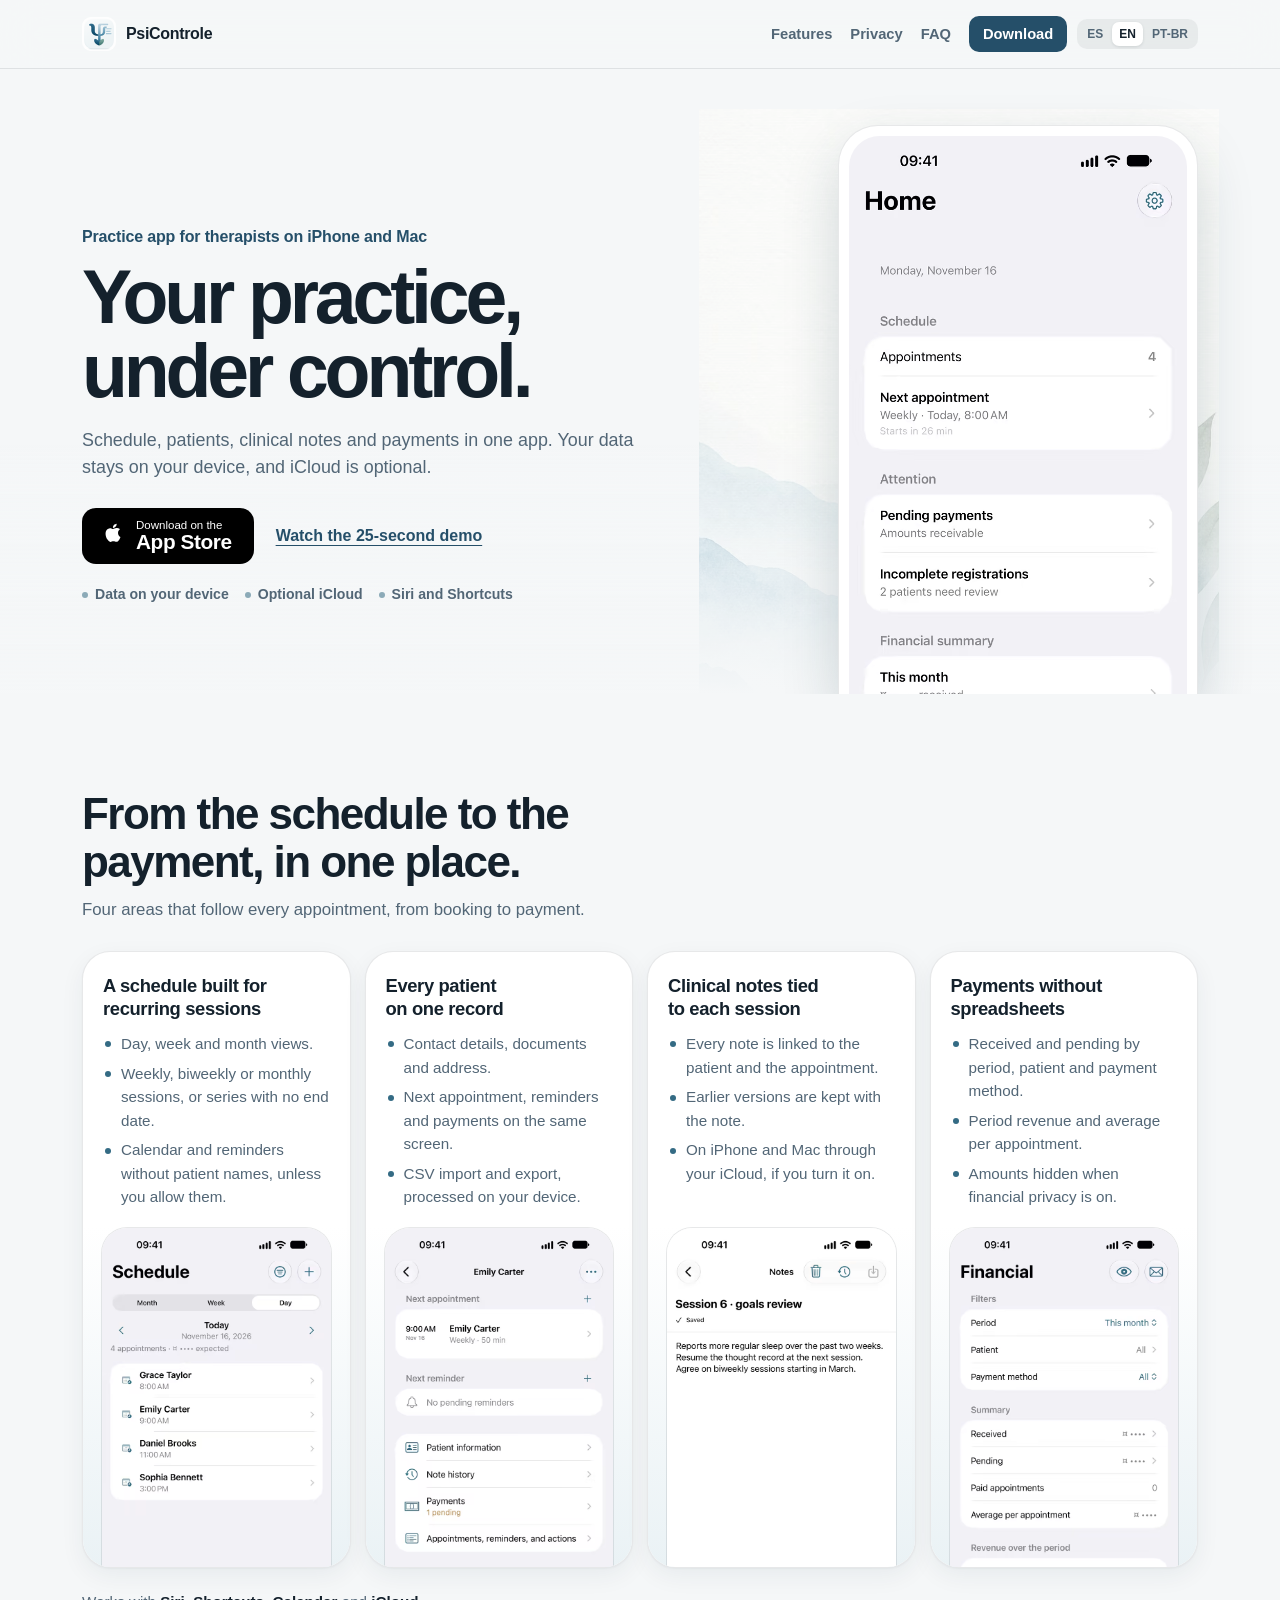
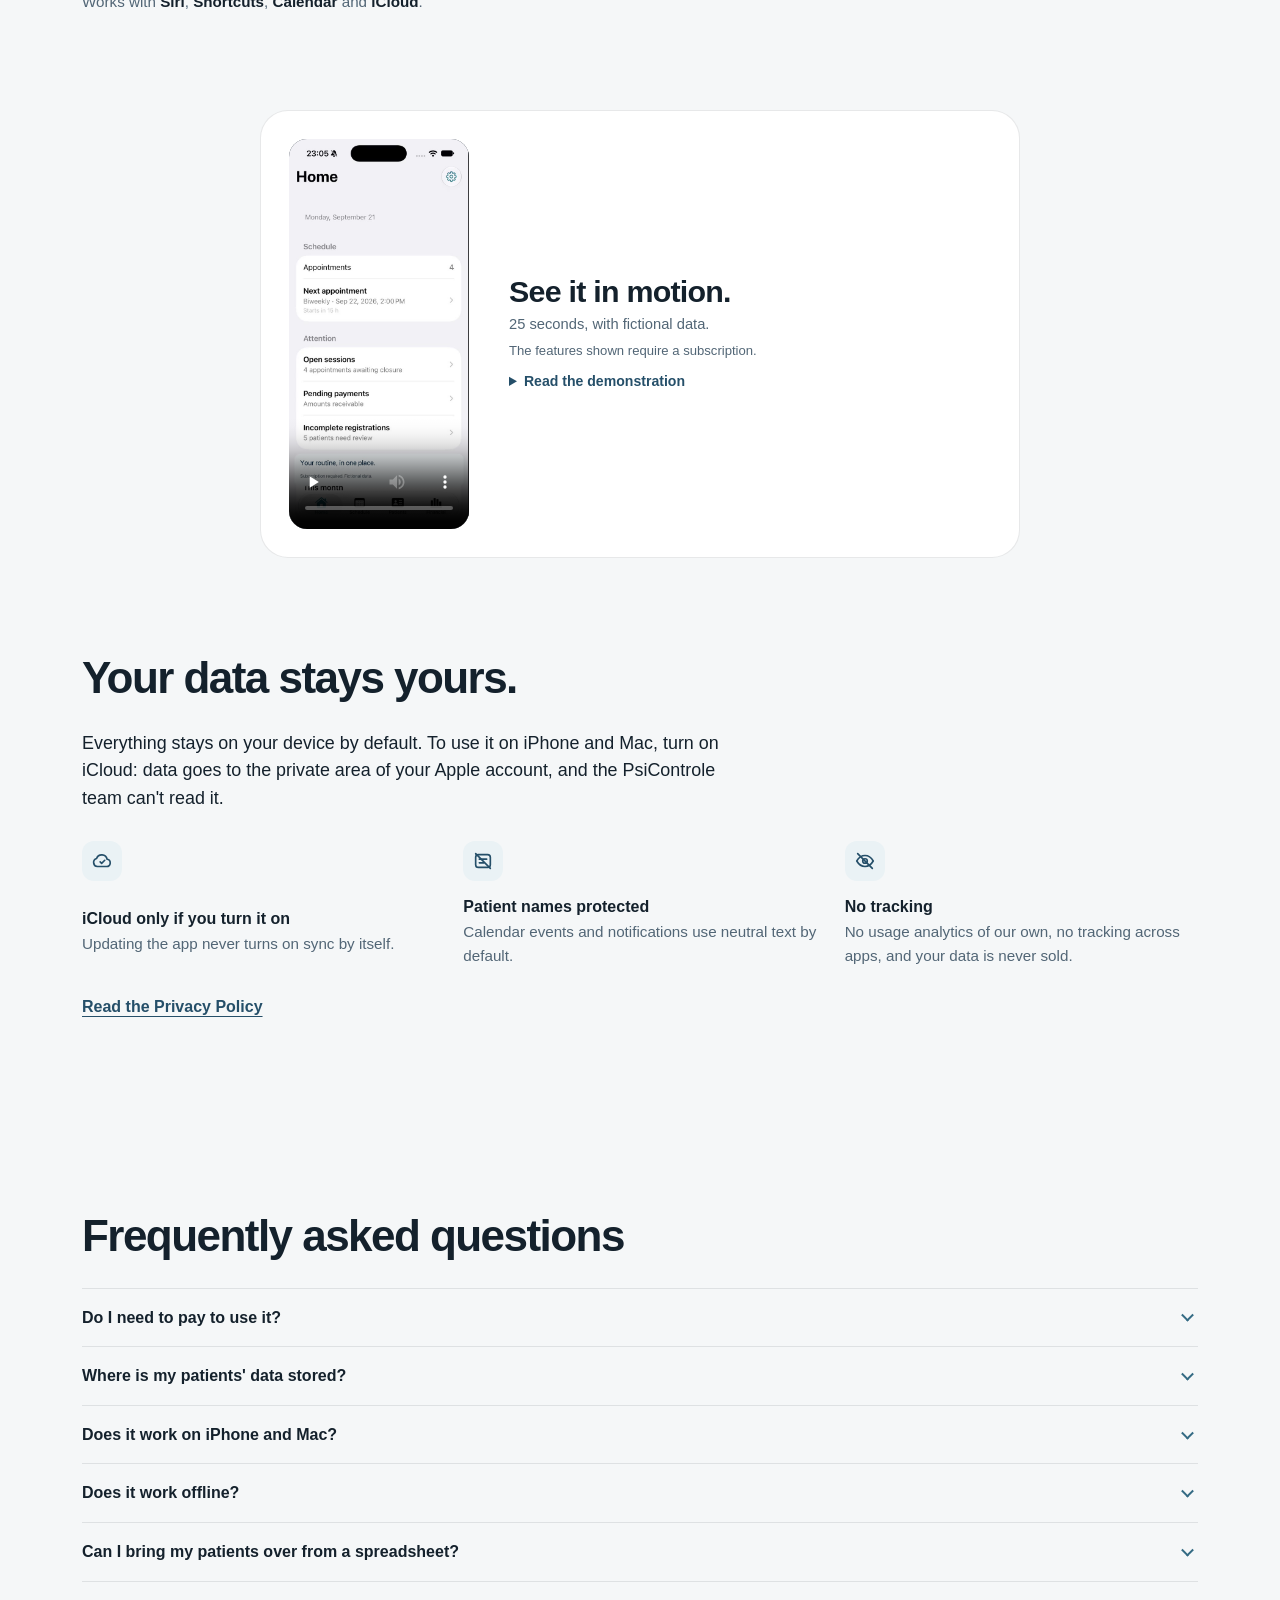
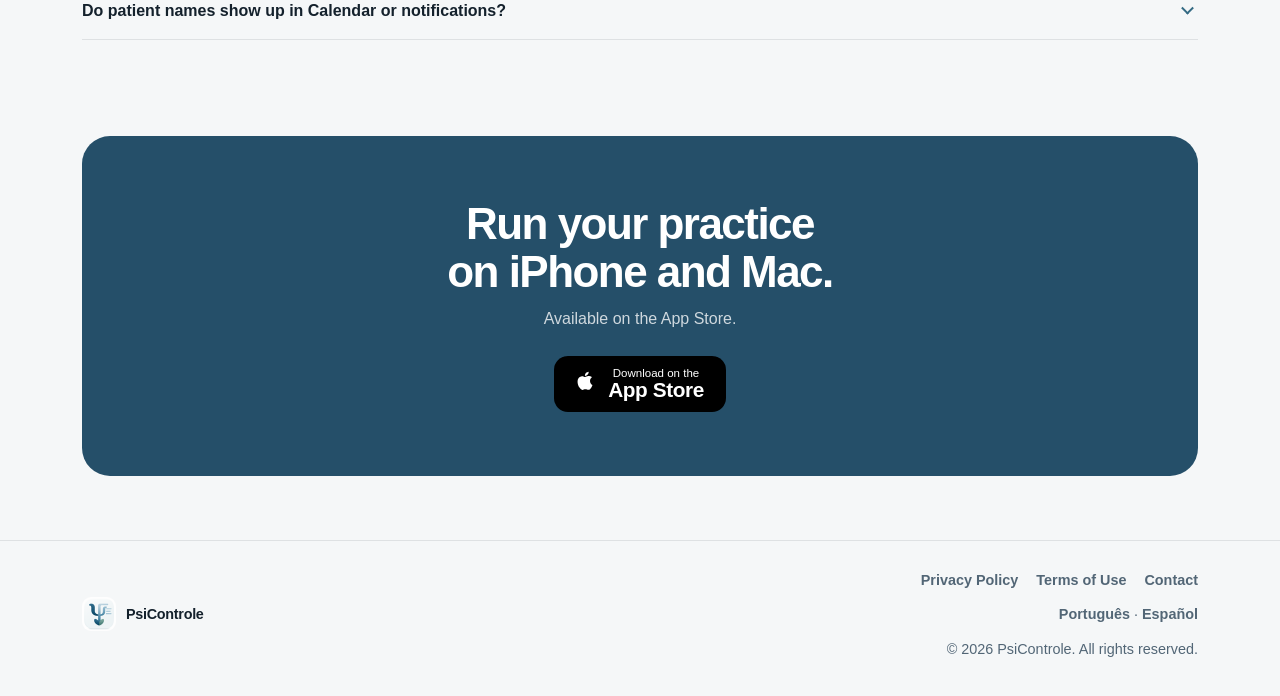
==== commit 341df212: "perf(site): serve 660px screenshots and preload the hero art Add 660px AVIF and WebP versions of the" ====
--- a/en/index.html
+++ b/en/index.html
@@ -15,16 +15,20 @@
   <meta property="og:url" content="https://psicontrole.app.br/en/">
   <meta property="og:title" content="PsiControle: practice app for therapists on iPhone and Mac">
   <meta property="og:description" content="Schedule, patients, clinical notes and payments for therapists and psychologists. Data stays on your device; iCloud sync across iPhone and Mac is optional.">
-  <meta property="og:image" content="https://psicontrole.app.br/assets/video/en/poster.jpg">
+  <meta property="og:image" content="https://psicontrole.app.br/assets/img/en/og.jpg">
+  <meta property="og:image:width" content="1200">
+  <meta property="og:image:height" content="630">
+  <meta property="og:image:alt" content="Practice app for therapists on iPhone and Mac: Your practice, under control.">
   <meta property="og:locale" content="en_US">
   <meta property="og:locale:alternate" content="pt_BR">
   <meta property="og:locale:alternate" content="es_ES">
-  <meta name="twitter:card" content="summary">
+  <meta name="twitter:card" content="summary_large_image">
   <meta name="apple-itunes-app" content="app-id=6772772414">
   <meta name="theme-color" content="#f5f7f8">
   <link rel="icon" href="../assets/img/brand/favicon-32.png" sizes="32x32">
   <link rel="apple-touch-icon" href="../assets/img/brand/apple-touch-icon.png">
-  <link rel="preload" as="image" href="../assets/img/en/home.avif" type="image/avif" fetchpriority="high">
+  <link rel="preload" as="image" type="image/avif" imagesrcset="../assets/img/en/home-660.avif 660w, ../assets/img/en/home.avif 1320w" imagesizes="(min-width: 900px) 340px, 310px" fetchpriority="high">
+  <link rel="preload" as="image" type="image/avif" href="../assets/img/brand/onboarding-hero.avif">
   <link rel="stylesheet" href="../styles.css?v=20261116">
   <script src="../assets/js/config.js" defer></script>
   <script src="../assets/js/site.js?v=20261116" defer></script>
@@ -73,8 +77,8 @@
       <div class="hero-device">
         <div class="phone">
         <picture>
-          <source srcset="../assets/img/en/home.avif" type="image/avif">
-          <source srcset="../assets/img/en/home.webp" type="image/webp">
+          <source srcset="../assets/img/en/home-660.avif 660w, ../assets/img/en/home.avif 1320w" sizes="(min-width: 900px) 340px, 310px" type="image/avif">
+          <source srcset="../assets/img/en/home-660.webp 660w, ../assets/img/en/home.webp 1320w" sizes="(min-width: 900px) 340px, 310px" type="image/webp">
           <img src="../assets/img/en/home.png" alt="PsiControle home screen with today&#x27;s appointments, pending items and the month&#x27;s financial summary" width="1320" height="2868" decoding="async" fetchpriority="high">
         </picture>
         </div>
@@ -102,8 +106,8 @@
         </div>
         <figure class="tour-shot">
         <picture>
-          <source srcset="../assets/img/en/schedule.avif" type="image/avif">
-          <source srcset="../assets/img/en/schedule.webp" type="image/webp">
+          <source srcset="../assets/img/en/schedule-660.avif 660w, ../assets/img/en/schedule.avif 1320w" sizes="(min-width: 900px) 240px, 76vw" type="image/avif">
+          <source srcset="../assets/img/en/schedule-660.webp 660w, ../assets/img/en/schedule.webp 1320w" sizes="(min-width: 900px) 240px, 76vw" type="image/webp">
           <img src="../assets/img/en/schedule.png" alt="PsiControle schedule with today&#x27;s appointments and expected income" width="1320" height="2868" loading="lazy" decoding="async">
         </picture>
         </figure>
@@ -115,8 +119,8 @@
         </div>
         <figure class="tour-shot">
         <picture>
-          <source srcset="../assets/img/en/patient-detail.avif" type="image/avif">
-          <source srcset="../assets/img/en/patient-detail.webp" type="image/webp">
+          <source srcset="../assets/img/en/patient-detail-660.avif 660w, ../assets/img/en/patient-detail.avif 1320w" sizes="(min-width: 900px) 240px, 76vw" type="image/avif">
+          <source srcset="../assets/img/en/patient-detail-660.webp 660w, ../assets/img/en/patient-detail.webp 1320w" sizes="(min-width: 900px) 240px, 76vw" type="image/webp">
           <img src="../assets/img/en/patient-detail.png" alt="Patient record with the next appointment, note history and payments" width="1320" height="2868" loading="lazy" decoding="async">
         </picture>
         </figure>
@@ -128,8 +132,8 @@
         </div>
         <figure class="tour-shot">
         <picture>
-          <source srcset="../assets/img/en/note-editor.avif" type="image/avif">
-          <source srcset="../assets/img/en/note-editor.webp" type="image/webp">
+          <source srcset="../assets/img/en/note-editor-660.avif 660w, ../assets/img/en/note-editor.avif 1320w" sizes="(min-width: 900px) 240px, 76vw" type="image/avif">
+          <source srcset="../assets/img/en/note-editor-660.webp 660w, ../assets/img/en/note-editor.webp 1320w" sizes="(min-width: 900px) 240px, 76vw" type="image/webp">
           <img src="../assets/img/en/note-editor.png" alt="PsiControle clinical note editor with a fictional session note" width="1320" height="2868" loading="lazy" decoding="async">
         </picture>
         </figure>
@@ -141,8 +145,8 @@
         </div>
         <figure class="tour-shot">
         <picture>
-          <source srcset="../assets/img/en/financial.avif" type="image/avif">
-          <source srcset="../assets/img/en/financial.webp" type="image/webp">
+          <source srcset="../assets/img/en/financial-660.avif 660w, ../assets/img/en/financial.avif 1320w" sizes="(min-width: 900px) 240px, 76vw" type="image/avif">
+          <source srcset="../assets/img/en/financial-660.webp 660w, ../assets/img/en/financial.webp 1320w" sizes="(min-width: 900px) 240px, 76vw" type="image/webp">
           <img src="../assets/img/en/financial.png" alt="PsiControle financial screen with filters and the period summary" width="1320" height="2868" loading="lazy" decoding="async">
         </picture>
         </figure>
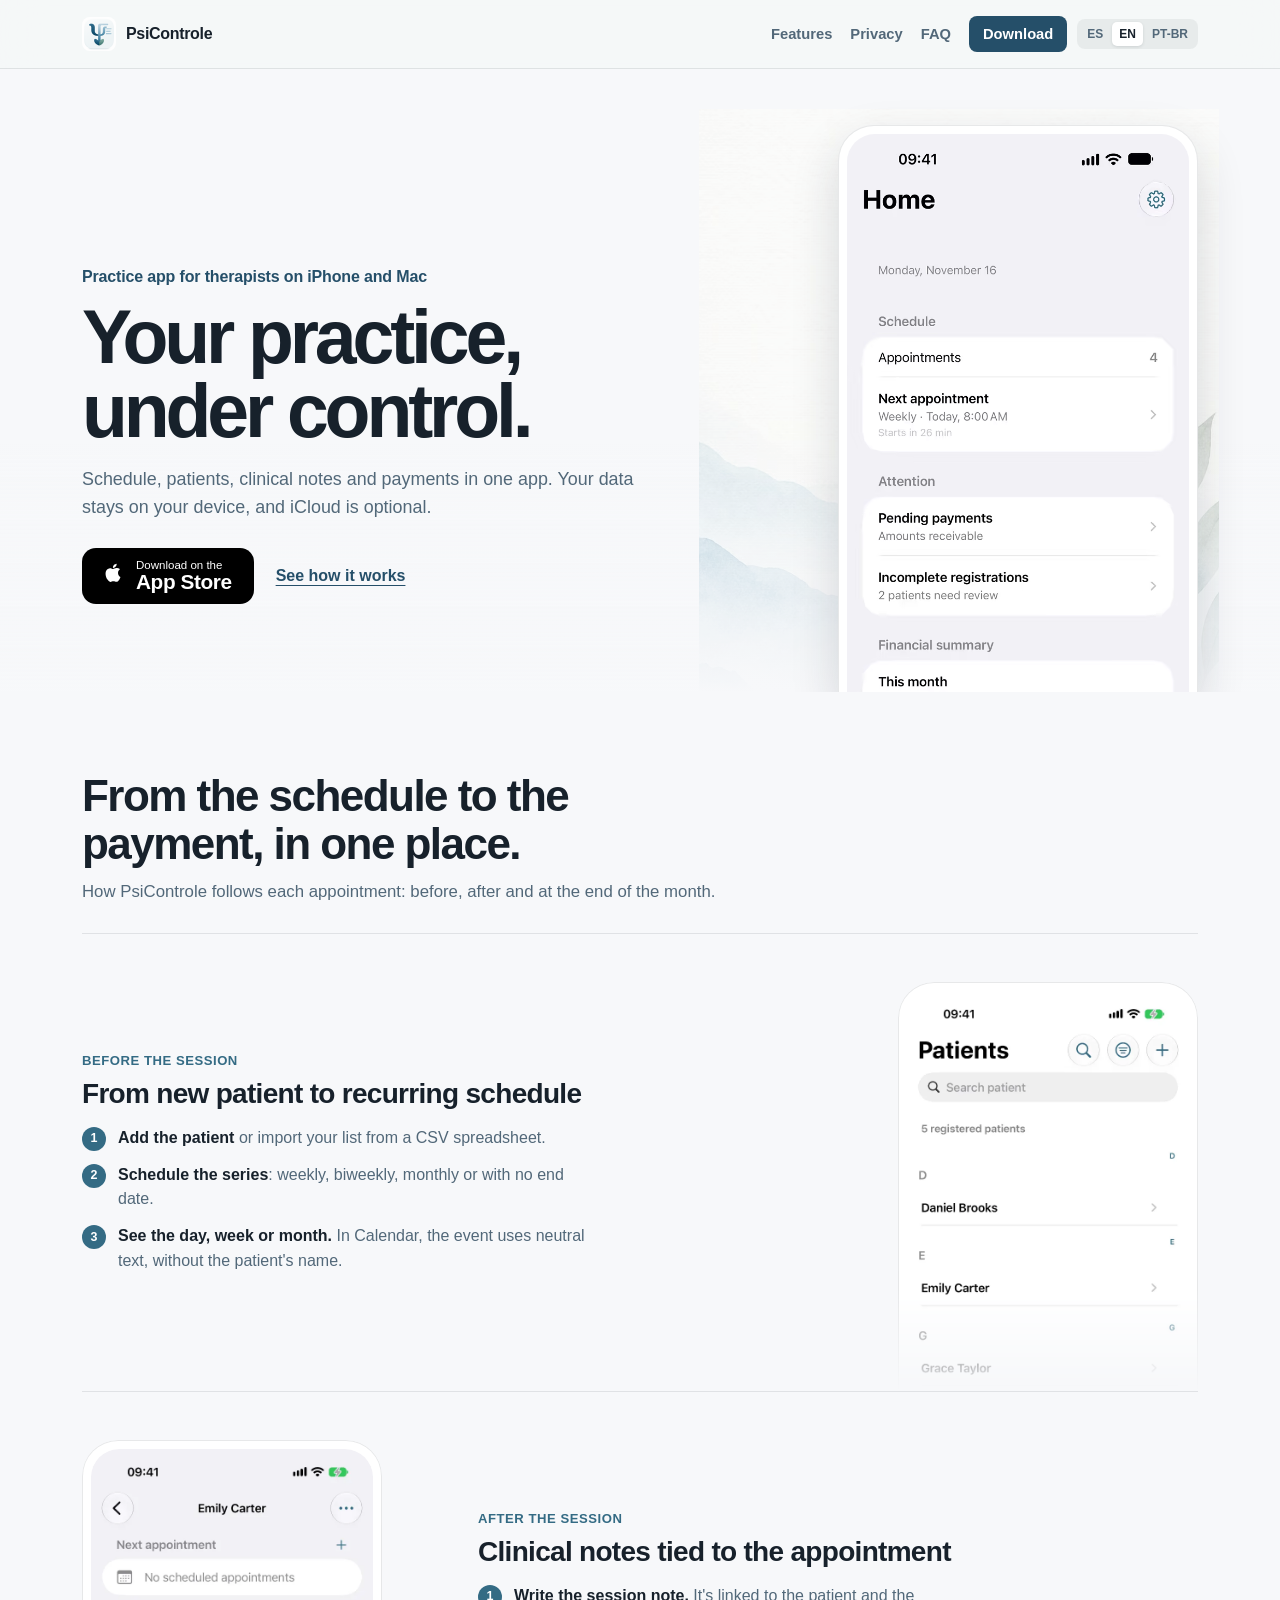
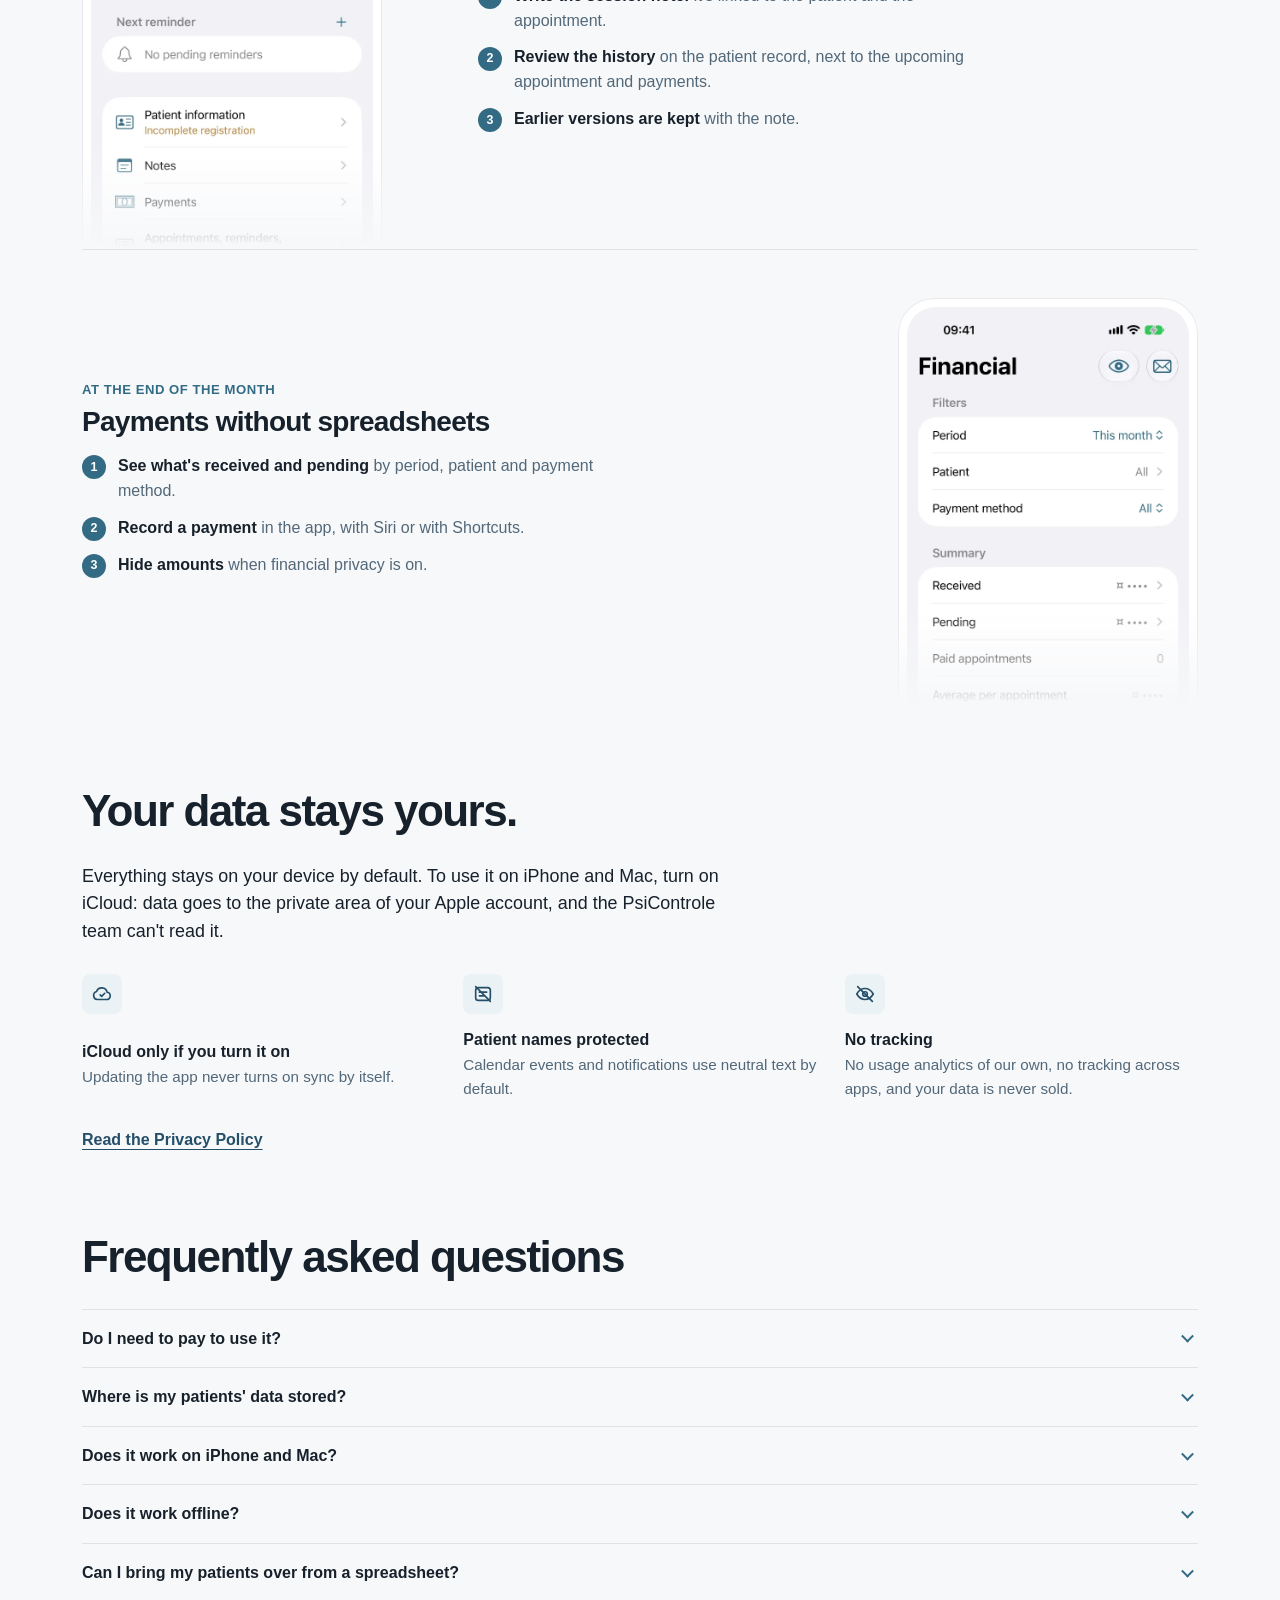
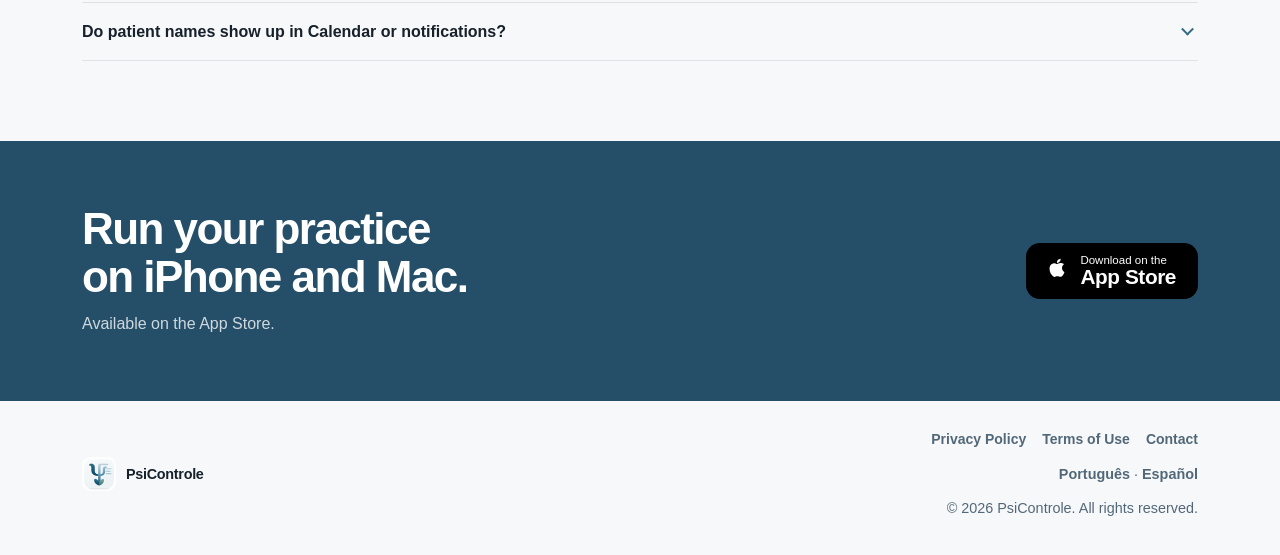
==== commit 5fad3e58: "feat(site): replace the feature tour and demo with three workflow clips The landing now presents thr" ====
--- a/en/index.html
+++ b/en/index.html
@@ -24,14 +24,14 @@
   <meta property="og:locale:alternate" content="es_ES">
   <meta name="twitter:card" content="summary_large_image">
   <meta name="apple-itunes-app" content="app-id=6772772414">
-  <meta name="theme-color" content="#f5f7f8">
+  <meta name="theme-color" content="#f7f8fa">
   <link rel="icon" href="../assets/img/brand/favicon-32.png" sizes="32x32">
   <link rel="apple-touch-icon" href="../assets/img/brand/apple-touch-icon.png">
   <link rel="preload" as="image" type="image/avif" imagesrcset="../assets/img/en/home-660.avif 660w, ../assets/img/en/home.avif 1320w" imagesizes="(min-width: 900px) 340px, 310px" fetchpriority="high">
   <link rel="preload" as="image" type="image/avif" href="../assets/img/brand/onboarding-hero.avif">
-  <link rel="stylesheet" href="../styles.css?v=20261116">
+  <link rel="stylesheet" href="../styles.css?v=20261116e">
   <script src="../assets/js/config.js" defer></script>
-  <script src="../assets/js/site.js?v=20261116" defer></script>
+  <script src="../assets/js/site.js?v=20261116e" defer></script>
   <script type="application/ld+json">{"@context": "https://schema.org", "@graph": [{"@type": "SoftwareApplication", "@id": "https://psicontrole.app.br/#app", "name": "PsiControle", "operatingSystem": "iOS, macOS", "applicationCategory": "BusinessApplication", "description": "Schedule, patients, clinical notes and payments for therapists and psychologists. Data stays on your device; iCloud sync across iPhone and Mac is optional.", "url": "https://psicontrole.app.br/en/", "downloadUrl": "https://apps.apple.com/us/app/id6772772414", "installUrl": "https://apps.apple.com/us/app/id6772772414", "image": "https://psicontrole.app.br/assets/img/brand/app-icon.png", "inLanguage": ["pt-BR", "en", "es-ES"], "publisher": {"@id": "https://psicontrole.app.br/#org"}}, {"@type": "Organization", "@id": "https://psicontrole.app.br/#org", "name": "PsiControle", "url": "https://psicontrole.app.br/", "logo": "https://psicontrole.app.br/assets/img/brand/app-icon.png"}, {"@type": "WebSite", "@id": "https://psicontrole.app.br/#site", "name": "PsiControle", "url": "https://psicontrole.app.br/", "inLanguage": "en", "publisher": {"@id": "https://psicontrole.app.br/#org"}}, {"@type": "FAQPage", "@id": "https://psicontrole.app.br/en/#faq", "inLanguage": "en", "mainEntity": [{"@type": "Question", "name": "Do I need to pay to use it?", "acceptedAnswer": {"@type": "Answer", "text": "Creating and editing records requires a trial period or a subscription bought through the App Store. When a free trial is available, its length is shown before you buy. If access ends, the app may keep your data available to view and export."}}, {"@type": "Question", "name": "Where is my patients' data stored?", "acceptedAnswer": {"@type": "Answer", "text": "On your device. Nothing is sent to PsiControle servers. If you turn on iCloud, the data is also stored in the private area of your Apple account, which the team can't read."}}, {"@type": "Question", "name": "Does it work on iPhone and Mac?", "acceptedAnswer": {"@type": "Answer", "text": "Yes. Turn on iCloud with the same Apple Account on both devices to see your schedule, patients, notes and payments on each."}}, {"@type": "Question", "name": "Does it work offline?", "acceptedAnswer": {"@type": "Answer", "text": "Yes. You keep using your data on the device. With iCloud on, changes are sent when you're back online."}}, {"@type": "Question", "name": "Can I bring my patients over from a spreadsheet?", "acceptedAnswer": {"@type": "Answer", "text": "Yes, with a CSV file. It's read on your device and brings in name, contact details, record status, document and address."}}, {"@type": "Question", "name": "Do patient names show up in Calendar or notifications?", "acceptedAnswer": {"@type": "Answer", "text": "No, unless you allow it. By default, events and notifications use neutral text, without names, phone numbers or notes."}}]}]}</script>
 </head>
 <body>
@@ -70,9 +70,8 @@
             <span class="app-store-glyph" aria-hidden="true"><svg viewBox="0 0 24 24" focusable="false"><path d="M16.63 12.67c-.02-2.1 1.72-3.12 1.8-3.17-1-.95-2.54-1.08-3.08-1.1-1.3-.14-2.56.77-3.22.77-.67 0-1.69-.75-2.78-.73-1.43.02-2.75.83-3.49 2.1-1.49 2.58-.38 6.38 1.05 8.47.72 1.02 1.56 2.16 2.67 2.12 1.08-.04 1.48-.68 2.78-.68 1.29 0 1.66.68 2.79.66 1.16-.02 1.89-1.03 2.58-2.06.83-1.18 1.16-2.35 1.17-2.41-.03-.01-2.25-.86-2.27-3.97ZM14.5 7.02c.58-.72.98-1.7.87-2.7-.85.04-1.9.58-2.51 1.28-.54.63-1.03 1.66-.9 2.63.96.07 1.94-.49 2.54-1.21Z"/></svg></span>
             <span class="app-store-copy"><span class="app-store-preline">Download on the</span><span class="app-store-store">App Store</span></span>
           </a>
-          <a class="text-link" href="#demo">Watch the 25-second demo</a>
-        </div>
-        <ul class="facts"><li>Data on your device</li><li>Optional iCloud</li><li>Siri and Shortcuts</li></ul>
+          <a class="text-link" href="#features">See how it works</a>
+        </div>
       </div>
       <div class="hero-device">
         <div class="phone">
@@ -86,89 +85,54 @@
     </div>
   </section>
 
-  <section id="features" class="section tour" aria-labelledby="tour-title">
+  <section id="features" class="section flows" aria-labelledby="flows-title">
     <div class="wrap">
       <div class="section-head">
-        <h2 id="tour-title">From the schedule to the payment, in one place.</h2>
-        <p>Four areas that follow every appointment, from booking to payment.</p>
-      </div>
-      <nav class="tour-tabs" aria-label="App areas">
-        <a href="#schedule" aria-current="true">Schedule</a>
-        <a href="#patients">Patients</a>
-        <a href="#notes">Notes</a>
-        <a href="#payments">Payments</a>
-      </nav>
-      <div class="tour-track">
-      <article class="tour-panel" id="schedule" aria-labelledby="schedule-title">
-        <div class="tour-text">
-          <h3 id="schedule-title">A schedule built for recurring sessions</h3>
-          <ul><li>Day, week and month views.</li><li>Weekly, biweekly or monthly sessions, or series with no end date.</li><li>Calendar and reminders without patient names, unless you allow them.</li></ul>
-        </div>
-        <figure class="tour-shot">
-        <picture>
-          <source srcset="../assets/img/en/schedule-660.avif 660w, ../assets/img/en/schedule.avif 1320w" sizes="(min-width: 900px) 240px, 76vw" type="image/avif">
-          <source srcset="../assets/img/en/schedule-660.webp 660w, ../assets/img/en/schedule.webp 1320w" sizes="(min-width: 900px) 240px, 76vw" type="image/webp">
-          <img src="../assets/img/en/schedule.png" alt="PsiControle schedule with today&#x27;s appointments and expected income" width="1320" height="2868" loading="lazy" decoding="async">
-        </picture>
-        </figure>
+        <h2 id="flows-title">From the schedule to the payment, in one place.</h2>
+        <p>How PsiControle follows each appointment: before, after and at the end of the month.</p>
+      </div>
+      <article class="flow" id="schedule" aria-labelledby="schedule-title">
+        <div class="flow-text">
+          <p class="flow-eyebrow">Before the session</p>
+          <h3 id="schedule-title">From new patient to recurring schedule</h3>
+          <ol class="flow-steps"><li><strong>Add the patient</strong> or import your list from a CSV spreadsheet.</li><li><strong>Schedule the series</strong>: weekly, biweekly, monthly or with no end date.</li><li><strong>See the day, week or month.</strong> In Calendar, the event uses neutral text, without the patient&#x27;s name.</li></ol>
+        </div>
+        <div class="flow-media">
+          <div class="phone phone-crop">
+          <video data-flow-clip muted loop playsinline preload="none" width="660" height="1434" poster="../assets/video/en/before.webp" aria-label="PsiControle demo: adding a patient and scheduling a weekly series with no end date">
+            <source src="../assets/video/en/before.mp4" type="video/mp4">
+          </video>
+          </div>
+        </div>
       </article>
-      <article class="tour-panel" id="patients" aria-labelledby="patients-title">
-        <div class="tour-text">
-          <h3 id="patients-title">Every patient on one record</h3>
-          <ul><li>Contact details, documents and address.</li><li>Next appointment, reminders and payments on the same screen.</li><li>CSV import and export, processed on your device.</li></ul>
-        </div>
-        <figure class="tour-shot">
-        <picture>
-          <source srcset="../assets/img/en/patient-detail-660.avif 660w, ../assets/img/en/patient-detail.avif 1320w" sizes="(min-width: 900px) 240px, 76vw" type="image/avif">
-          <source srcset="../assets/img/en/patient-detail-660.webp 660w, ../assets/img/en/patient-detail.webp 1320w" sizes="(min-width: 900px) 240px, 76vw" type="image/webp">
-          <img src="../assets/img/en/patient-detail.png" alt="Patient record with the next appointment, note history and payments" width="1320" height="2868" loading="lazy" decoding="async">
-        </picture>
-        </figure>
+      <article class="flow" id="notes" aria-labelledby="notes-title">
+        <div class="flow-text">
+          <p class="flow-eyebrow">After the session</p>
+          <h3 id="notes-title">Clinical notes tied to the appointment</h3>
+          <ol class="flow-steps"><li><strong>Write the session note.</strong> It&#x27;s linked to the patient and the appointment.</li><li><strong>Review the history</strong> on the patient record, next to the upcoming appointment and payments.</li><li><strong>Earlier versions are kept</strong> with the note.</li></ol>
+        </div>
+        <div class="flow-media">
+          <div class="phone phone-crop">
+          <video data-flow-clip muted loop playsinline preload="none" width="660" height="1434" poster="../assets/video/en/after.webp" aria-label="PsiControle demo: a patient record, the notes list, and a session note written and saved">
+            <source src="../assets/video/en/after.mp4" type="video/mp4">
+          </video>
+          </div>
+        </div>
       </article>
-      <article class="tour-panel" id="notes" aria-labelledby="notes-title">
-        <div class="tour-text">
-          <h3 id="notes-title">Clinical notes tied to each session</h3>
-          <ul><li>Every note is linked to the patient and the appointment.</li><li>Earlier versions are kept with the note.</li><li>On iPhone and Mac through your iCloud, if you turn it on.</li></ul>
-        </div>
-        <figure class="tour-shot">
-        <picture>
-          <source srcset="../assets/img/en/note-editor-660.avif 660w, ../assets/img/en/note-editor.avif 1320w" sizes="(min-width: 900px) 240px, 76vw" type="image/avif">
-          <source srcset="../assets/img/en/note-editor-660.webp 660w, ../assets/img/en/note-editor.webp 1320w" sizes="(min-width: 900px) 240px, 76vw" type="image/webp">
-          <img src="../assets/img/en/note-editor.png" alt="PsiControle clinical note editor with a fictional session note" width="1320" height="2868" loading="lazy" decoding="async">
-        </picture>
-        </figure>
+      <article class="flow" id="payments" aria-labelledby="payments-title">
+        <div class="flow-text">
+          <p class="flow-eyebrow">At the end of the month</p>
+          <h3 id="payments-title">Payments without spreadsheets</h3>
+          <ol class="flow-steps"><li><strong>See what&#x27;s received and pending</strong> by period, patient and payment method.</li><li><strong>Record a payment</strong> in the app, with Siri or with Shortcuts.</li><li><strong>Hide amounts</strong> when financial privacy is on.</li></ol>
+        </div>
+        <div class="flow-media">
+          <div class="phone phone-crop">
+          <video data-flow-clip muted loop playsinline preload="none" width="660" height="1434" poster="../assets/video/en/month.webp" aria-label="PsiControle demo: financial values hidden and shown, and the list of pending payments">
+            <source src="../assets/video/en/month.mp4" type="video/mp4">
+          </video>
+          </div>
+        </div>
       </article>
-      <article class="tour-panel" id="payments" aria-labelledby="payments-title">
-        <div class="tour-text">
-          <h3 id="payments-title">Payments without spreadsheets</h3>
-          <ul><li>Received and pending by period, patient and payment method.</li><li>Period revenue and average per appointment.</li><li>Amounts hidden when financial privacy is on.</li></ul>
-        </div>
-        <figure class="tour-shot">
-        <picture>
-          <source srcset="../assets/img/en/financial-660.avif 660w, ../assets/img/en/financial.avif 1320w" sizes="(min-width: 900px) 240px, 76vw" type="image/avif">
-          <source srcset="../assets/img/en/financial-660.webp 660w, ../assets/img/en/financial.webp 1320w" sizes="(min-width: 900px) 240px, 76vw" type="image/webp">
-          <img src="../assets/img/en/financial.png" alt="PsiControle financial screen with filters and the period summary" width="1320" height="2868" loading="lazy" decoding="async">
-        </picture>
-        </figure>
-      </article>
-      </div>
-      <p class="works-with">Works with <strong>Siri</strong>, <strong>Shortcuts</strong>, <strong>Calendar</strong> and <strong>iCloud</strong>.</p>
-    </div>
-  </section>
-
-  <section id="demo" class="wrap" aria-labelledby="demo-title">
-    <div class="demo">
-      <div>
-        <h2 id="demo-title">See it in motion.</h2>
-        <p>25 seconds, with fictional data.</p>
-        <p class="demo-note" id="demo-note">The features shown require a subscription.</p>
-        <details><summary>Read the demonstration</summary><p>Your routine, in one place. See your schedule clearly. Find each patient. Keep their context close. Stay on top of payments. The demonstrated features require a subscription. The recording uses fictional data.</p></details>
-      </div>
-      <video class="product-demo" controls playsinline preload="none" poster="../assets/video/en/poster.jpg" width="590" height="1280" aria-labelledby="demo-title" aria-describedby="demo-note">
-        <source src="../assets/video/en/demo.mp4" type="video/mp4">
-        <track kind="captions" src="../assets/video/en/captions.vtt" srclang="en" label="en-US">
-        <a href="../assets/video/en/demo.mp4">Your browser cannot play this video. Download the demonstration.</a>
-      </video>
     </div>
   </section>
 
--- a/styles.css
+++ b/styles.css
@@ -1,22 +1,30 @@
 /* PsiControle site — one stylesheet for the landings, legal pages and the language chooser.
    Mobile first: base rules target phones; min-width queries add room for tablets and desktops. */
 
+/* Design tokens. Brand colors mirror the app's asset catalog, the same source as
+   psicontrole-motion/src/brand.ts (teal, ink, mist, sage, background). Change them there first. */
 :root {
-  --color-primary: #346b84;
+  --color-primary: #346b84; /* brand teal */
   --color-primary-strong: #254f69;
-  --color-ink: #14212c;
-  --color-secondary: #526676;
-  --color-background: #f5f7f8;
+  --color-ink: #17212b; /* brand ink */
+  --color-secondary: #526879; /* motion secondaryText */
+  --color-background: #f7f8fa; /* brand background */
   --color-surface: #ffffff;
-  --color-mist: #eaf2f5;
-  --color-sage: #c7dbd2;
-  --color-border: rgba(20, 33, 44, 0.1);
+  --color-mist: #eaf2f5; /* brand mist */
+  --color-sage: #c7dbd2; /* brand sage */
+  --color-border: rgba(23, 33, 43, 0.1);
   --color-border-strong: rgba(52, 107, 132, 0.28);
-  --shadow-card: 0 1px 2px rgba(20, 33, 44, 0.04), 0 8px 24px rgba(24, 53, 68, 0.06);
-  --shadow-phone: 0 24px 56px rgba(24, 53, 68, 0.18);
-  --radius-small: 12px;
-  --radius: 18px;
-  --radius-large: 28px;
+  --shadow-card: 0 1px 2px rgba(23, 33, 43, 0.04), 0 8px 24px rgba(23, 33, 43, 0.06);
+  --shadow-phone: 0 20px 48px rgba(23, 33, 43, 0.16);
+
+  /* Three corner sizes: controls, cards, and the device frame (its screen is the frame minus its padding). */
+  --radius-sm: 8px;
+  --radius-md: 14px;
+  --radius-device: 36px;
+  --device-padding: 8px;
+
+  --space-section: 48px;
+  --space-head: 20px;
   --max-width: 1180px;
   --gutter: 20px;
   --header-height: 60px;
@@ -117,7 +125,7 @@
   z-index: 30;
   transform: translateY(-160%);
   padding: 10px 14px;
-  border-radius: var(--radius-small);
+  border-radius: var(--radius-sm);
   color: #fff;
   background: var(--color-ink);
   text-decoration: none;
@@ -175,7 +183,7 @@
   flex-shrink: 0;
   width: 34px;
   height: 34px;
-  border-radius: 9px;
+  border-radius: var(--radius-sm);
 }
 
 .brand-link {
@@ -216,7 +224,7 @@
   align-items: center;
   min-height: 36px;
   padding: 0 14px;
-  border-radius: 10px;
+  border-radius: var(--radius-sm);
   color: #fff;
   background: var(--color-primary-strong);
   font-weight: 650;
@@ -231,13 +239,13 @@
   display: flex;
   gap: 2px;
   padding: 3px;
-  border-radius: 10px;
-  background: rgba(20, 33, 44, 0.06);
+  border-radius: var(--radius-sm);
+  background: rgba(23, 33, 43, 0.06);
 }
 
 .lang-switch a {
   padding: 5px 7px;
-  border-radius: 7px;
+  border-radius: calc(var(--radius-sm) - 3px);
   color: var(--color-secondary);
   text-decoration: none;
   font-size: 0.75rem;
@@ -264,7 +272,7 @@
   gap: 10px;
   min-height: 56px;
   padding: 8px 22px 8px 18px;
-  border-radius: 14px;
+  border-radius: var(--radius-md);
   color: #fff;
   background: #000;
   text-decoration: none;
@@ -305,7 +313,7 @@
   justify-content: center;
   padding: 12px 18px;
   border: 1px solid transparent;
-  border-radius: var(--radius-small);
+  border-radius: var(--radius-sm);
   text-decoration: none;
   font-size: 0.98rem;
   font-weight: 650;
@@ -344,13 +352,14 @@
 
 /* ---------- Sections ---------- */
 
+/* Sections pad only their top, so the gap between two sections is one --space-section, not two. */
 .section {
-  padding: 64px 0;
+  padding-top: var(--space-section);
 }
 
 .section-head {
   max-width: 640px;
-  margin-bottom: 28px;
+  margin-bottom: var(--space-head);
 }
 
 .section-head p {
@@ -418,33 +427,6 @@
   margin-top: 26px;
 }
 
-.facts {
-  display: flex;
-  flex-wrap: wrap;
-  gap: 6px 16px;
-  margin-top: 20px;
-  padding: 0;
-  list-style: none;
-  color: var(--color-secondary);
-  font-size: 0.88rem;
-  font-weight: 550;
-}
-
-.facts li {
-  display: inline-flex;
-  align-items: center;
-  gap: 7px;
-}
-
-.facts li::before {
-  content: "";
-  width: 6px;
-  height: 6px;
-  border-radius: 50%;
-  background: var(--color-primary);
-  opacity: 0.55;
-}
-
 .hero-device {
   justify-self: center;
   width: min(100%, 330px);
@@ -468,180 +450,115 @@
 }
 
 .phone {
-  padding: 10px;
+  padding: var(--device-padding);
   border: 1px solid var(--color-border);
-  border-radius: 40px;
+  border-radius: var(--radius-device);
   background: var(--color-surface);
   box-shadow: var(--shadow-phone);
 }
 
-.phone img {
+.phone img,
+.phone video {
+  display: block;
   width: 100%;
-  border-radius: 31px;
-}
-
-/* ---------- Feature tour ---------- */
-
-.tour-tabs {
-  display: flex;
-  gap: 2px;
-  margin-bottom: 18px;
-  padding: 3px;
-  border-radius: 12px;
-  background: rgba(20, 33, 44, 0.06);
-}
-
-.tour-tabs a {
-  flex: 1;
-  padding: 8px 4px;
-  border-radius: 9px;
-  color: var(--color-secondary);
-  text-align: center;
-  text-decoration: none;
-  font-size: 0.86rem;
+  --screen-radius: calc(var(--radius-device) - var(--device-padding));
+  border-radius: var(--screen-radius);
+}
+
+/* ---------- Workflows ----------
+   Three moments of an appointment. Each is text plus one phone, cropped to the top of the screen.
+   The phone slot can hold an <img> or a muted looping <video> from psicontrole-motion. */
+
+.flow {
+  display: grid;
+  gap: 24px;
+  padding: 32px 0;
+  border-top: 1px solid var(--color-border);
+}
+
+.flow:last-child {
+  padding-bottom: 0;
+}
+
+.flow-eyebrow {
+  margin-bottom: 6px;
+  color: var(--color-primary);
+  font-size: 0.82rem;
   font-weight: 650;
-}
-
-.tour-tabs a[aria-current="true"] {
-  color: var(--color-ink);
-  background: var(--color-surface);
-  box-shadow: 0 1px 3px rgba(20, 33, 44, 0.12);
-}
-
-.tour-track {
+  letter-spacing: 0.04em;
+  text-transform: uppercase;
+}
+
+.flow h3 {
+  font-size: clamp(1.35rem, 5.4vw, 1.75rem);
+  line-height: 1.15;
+  letter-spacing: -0.025em;
+}
+
+/* Numbered steps share the motion notices' numbered marker. */
+.flow-steps {
   display: grid;
-  grid-auto-flow: column;
-  grid-auto-columns: 86%;
-  gap: 14px;
-  margin: 0 calc(var(--gutter) * -1);
-  padding: 4px var(--gutter) 12px;
-  overflow-x: auto;
-  scroll-snap-type: x mandatory;
-  scroll-padding: 0 var(--gutter);
-  scrollbar-width: none;
-  overscroll-behavior-x: contain;
-}
-
-.tour-track::-webkit-scrollbar {
-  display: none;
-}
-
-.tour-panel {
-  display: flex;
-  flex-direction: column;
-  scroll-snap-align: start;
-  overflow: hidden;
-  border: 1px solid var(--color-border);
-  border-radius: var(--radius-large);
-  background: var(--color-surface);
-  box-shadow: var(--shadow-card);
-}
-
-.tour-text {
-  padding: 22px 22px 18px;
-}
-
-.tour-text ul {
-  margin-top: 12px;
+  gap: 12px;
+  margin-top: 16px;
   padding: 0;
   list-style: none;
+  counter-reset: step;
   color: var(--color-secondary);
-  font-size: 0.95rem;
-}
-
-.tour-text li {
+}
+
+.flow-steps li {
   position: relative;
-  padding-left: 18px;
-}
-
-.tour-text li + li {
-  margin-top: 6px;
-}
-
-.tour-text li::before {
-  content: "";
+  padding-left: 36px;
+  counter-increment: step;
+}
+
+.flow-steps li::before {
+  content: counter(step);
   position: absolute;
-  left: 2px;
-  top: 0.62em;
-  width: 6px;
-  height: 6px;
+  left: 0;
+  top: 0.1em;
+  display: grid;
+  place-items: center;
+  width: 24px;
+  height: 24px;
   border-radius: 50%;
+  color: #fff;
   background: var(--color-primary);
-}
-
-/* The screenshot sits at the bottom of the card, cropped to its top half. */
-.tour-shot {
-  margin-top: auto;
-  padding: 0 22px;
-  background: linear-gradient(180deg, var(--color-surface), var(--color-mist));
-}
-
-.tour-shot img {
-  height: 380px;
+  font-size: 0.78rem;
+  font-weight: 700;
+}
+
+.flow-steps strong {
+  color: var(--color-ink);
+  font-weight: 650;
+}
+
+.flow-media {
+  justify-self: center;
+  width: min(100%, 260px);
+}
+
+/* A phone cut off at the bottom: only the top of the screen shows. */
+.phone-crop {
+  border-bottom: 0;
+  border-bottom-left-radius: 0;
+  border-bottom-right-radius: 0;
+  padding-bottom: 0;
+  box-shadow: none;
+  background: var(--color-surface);
+  -webkit-mask-image: linear-gradient(180deg, #000 75%, transparent);
+  mask-image: linear-gradient(180deg, #000 75%, transparent);
+}
+
+.phone-crop img,
+.phone-crop video {
   width: 100%;
+  height: 360px;
   object-fit: cover;
   object-position: top;
-  border: 1px solid var(--color-border);
-  border-bottom: 0;
-  border-radius: 26px 26px 0 0;
-}
-
-.works-with {
-  margin-top: 22px;
-  color: var(--color-secondary);
-  font-size: 0.95rem;
-}
-
-.works-with strong {
-  color: var(--color-ink);
-  font-weight: 650;
-}
-
-/* ---------- Demo ---------- */
-
-.demo {
-  display: grid;
-  grid-template-columns: minmax(0, 1fr) 112px;
-  gap: 16px;
-  align-items: center;
-  padding: 18px;
-  border: 1px solid var(--color-border);
-  border-radius: var(--radius-large);
-  background: var(--color-surface);
-}
-
-.demo h2 {
-  font-size: 1.3rem;
-  letter-spacing: -0.025em;
-}
-
-.demo p {
-  margin-top: 6px;
-  color: var(--color-secondary);
-  font-size: 0.92rem;
-  line-height: 1.45;
-}
-
-.demo .demo-note {
-  font-size: 0.82rem;
-}
-
-.demo details {
-  margin-top: 10px;
-  color: var(--color-secondary);
-  font-size: 0.88rem;
-}
-
-.demo summary {
-  cursor: pointer;
-  color: var(--color-primary-strong);
-  font-weight: 600;
-}
-
-.product-demo {
-  width: 100%;
-  border-radius: 18px;
-  background: var(--color-ink);
+  border-bottom-left-radius: 0;
+  border-bottom-right-radius: 0;
+  clip-path: inset(0 round var(--screen-radius) var(--screen-radius) 0 0);
 }
 
 /* ---------- Privacy ---------- */
@@ -672,7 +589,7 @@
   place-items: center;
   width: 40px;
   height: 40px;
-  border-radius: 12px;
+  border-radius: var(--radius-sm);
   color: var(--color-primary-strong);
   background: var(--color-mist);
 }
@@ -750,13 +667,10 @@
 
 /* ---------- Final call to action ---------- */
 
+/* A full-width band that closes the page: centered on phones, a text-and-button row on wider screens. */
 .final-cta {
-  padding: 0 0 64px;
-}
-
-.final-cta-card {
-  padding: 40px 24px;
-  border-radius: var(--radius-large);
+  margin-top: var(--space-section);
+  padding: 48px 0;
   color: #fff;
   background: var(--color-primary-strong);
   text-align: center;
@@ -790,13 +704,17 @@
   margin: 0 auto;
   padding: 0 var(--gutter);
   display: grid;
+  justify-items: center;
   gap: 16px;
+  text-align: center;
 }
 
 .footer-links {
   display: flex;
   flex-wrap: wrap;
-  gap: 8px 18px;
+  justify-content: center;
+  gap: 8px 16px;
+  font-size: 0.875rem;
 }
 
 .footer-links a {
@@ -855,7 +773,7 @@
 .legal-card {
   padding: 20px;
   border: 1px solid var(--color-border);
-  border-radius: var(--radius);
+  border-radius: var(--radius-md);
   background: var(--color-surface);
   box-shadow: var(--shadow-card);
 }
@@ -922,7 +840,7 @@
   width: min(100%, 440px);
   padding: 28px;
   border: 1px solid var(--color-border);
-  border-radius: var(--radius);
+  border-radius: var(--radius-md);
   background: var(--color-surface);
   box-shadow: var(--shadow-card);
   text-align: center;
@@ -960,28 +878,34 @@
     --header-height: 68px;
   }
 
-  .section {
-    padding: 96px 0;
-  }
-
-  .tour-track {
-    grid-auto-columns: 46%;
-  }
-
-  .demo {
-    max-width: 760px;
-    margin: 0 auto;
-    grid-template-columns: 180px minmax(0, 1fr);
-    gap: 40px;
-    padding: 28px 40px 28px 28px;
-  }
-
-  .demo .product-demo {
+  :root {
+    --space-section: 80px;
+    --space-head: 28px;
+  }
+
+  /* Text and phone side by side; the middle workflow mirrors so the page reads in a zigzag. */
+  .flow {
+    grid-template-columns: minmax(0, 1fr) 280px;
+    align-items: center;
+    gap: 56px;
+    padding: 48px 0 0;
+  }
+
+  .flow:nth-of-type(even) {
+    grid-template-columns: 280px minmax(0, 1fr);
+  }
+
+  .flow:nth-of-type(even) .flow-media {
     order: -1;
   }
 
-  .demo h2 {
-    font-size: 1.9rem;
+  .flow-media {
+    width: 280px;
+  }
+
+  .flow-text {
+    max-width: 520px;
+    padding-bottom: 48px;
   }
 
   .privacy-list {
@@ -993,18 +917,42 @@
     grid-template-columns: 1fr;
   }
 
+  .final-cta {
+    padding: 64px 0;
+    text-align: left;
+  }
+
+  .final-cta-card h2 {
+    margin: 0;
+  }
+
   .final-cta-card {
-    padding: 64px 40px;
+    display: grid;
+    grid-template-columns: minmax(0, 1fr) auto;
+    align-items: center;
+    column-gap: 32px;
+  }
+
+  .final-cta-card .app-store-badge {
+    grid-column: 2;
+    grid-row: 1 / span 2;
+    margin-top: 0;
   }
 
   .footer-inner {
     grid-template-columns: auto 1fr;
     align-items: center;
+    justify-items: stretch;
+    text-align: left;
   }
 
   .footer-meta {
     justify-items: end;
     text-align: right;
+  }
+
+  .footer-links {
+    justify-content: flex-end;
   }
 
   .legal-card {
@@ -1044,29 +992,22 @@
     height: 560px;
   }
 
-  /* Desktop shows all four panels side by side; the tabs are only for swiping. */
-  .tour-tabs {
-    display: none;
-  }
-
-  .tour-track {
-    grid-auto-flow: row;
-    grid-template-columns: repeat(4, minmax(0, 1fr));
-    margin: 0;
-    padding: 0;
-    overflow: visible;
-  }
-
-  .tour-shot {
-    padding: 0 18px;
-  }
-
-  .tour-text {
-    padding: 22px 20px 18px;
-  }
-
-  .tour-shot img {
-    height: 340px;
+  .flow {
+    grid-template-columns: minmax(0, 1fr) 300px;
+    gap: 96px;
+  }
+
+  .flow:nth-of-type(even) {
+    grid-template-columns: 300px minmax(0, 1fr);
+  }
+
+  .flow-media {
+    width: 300px;
+  }
+
+  .phone-crop img,
+  .phone-crop video {
+    height: 400px;
   }
 }
 
@@ -1081,3 +1022,8 @@
     transition: none !important;
   }
 }
+
+/* The landing's teal band already separates the footer. */
+main:has(.final-cta) + .site-footer {
+  border-top: 0;
+}
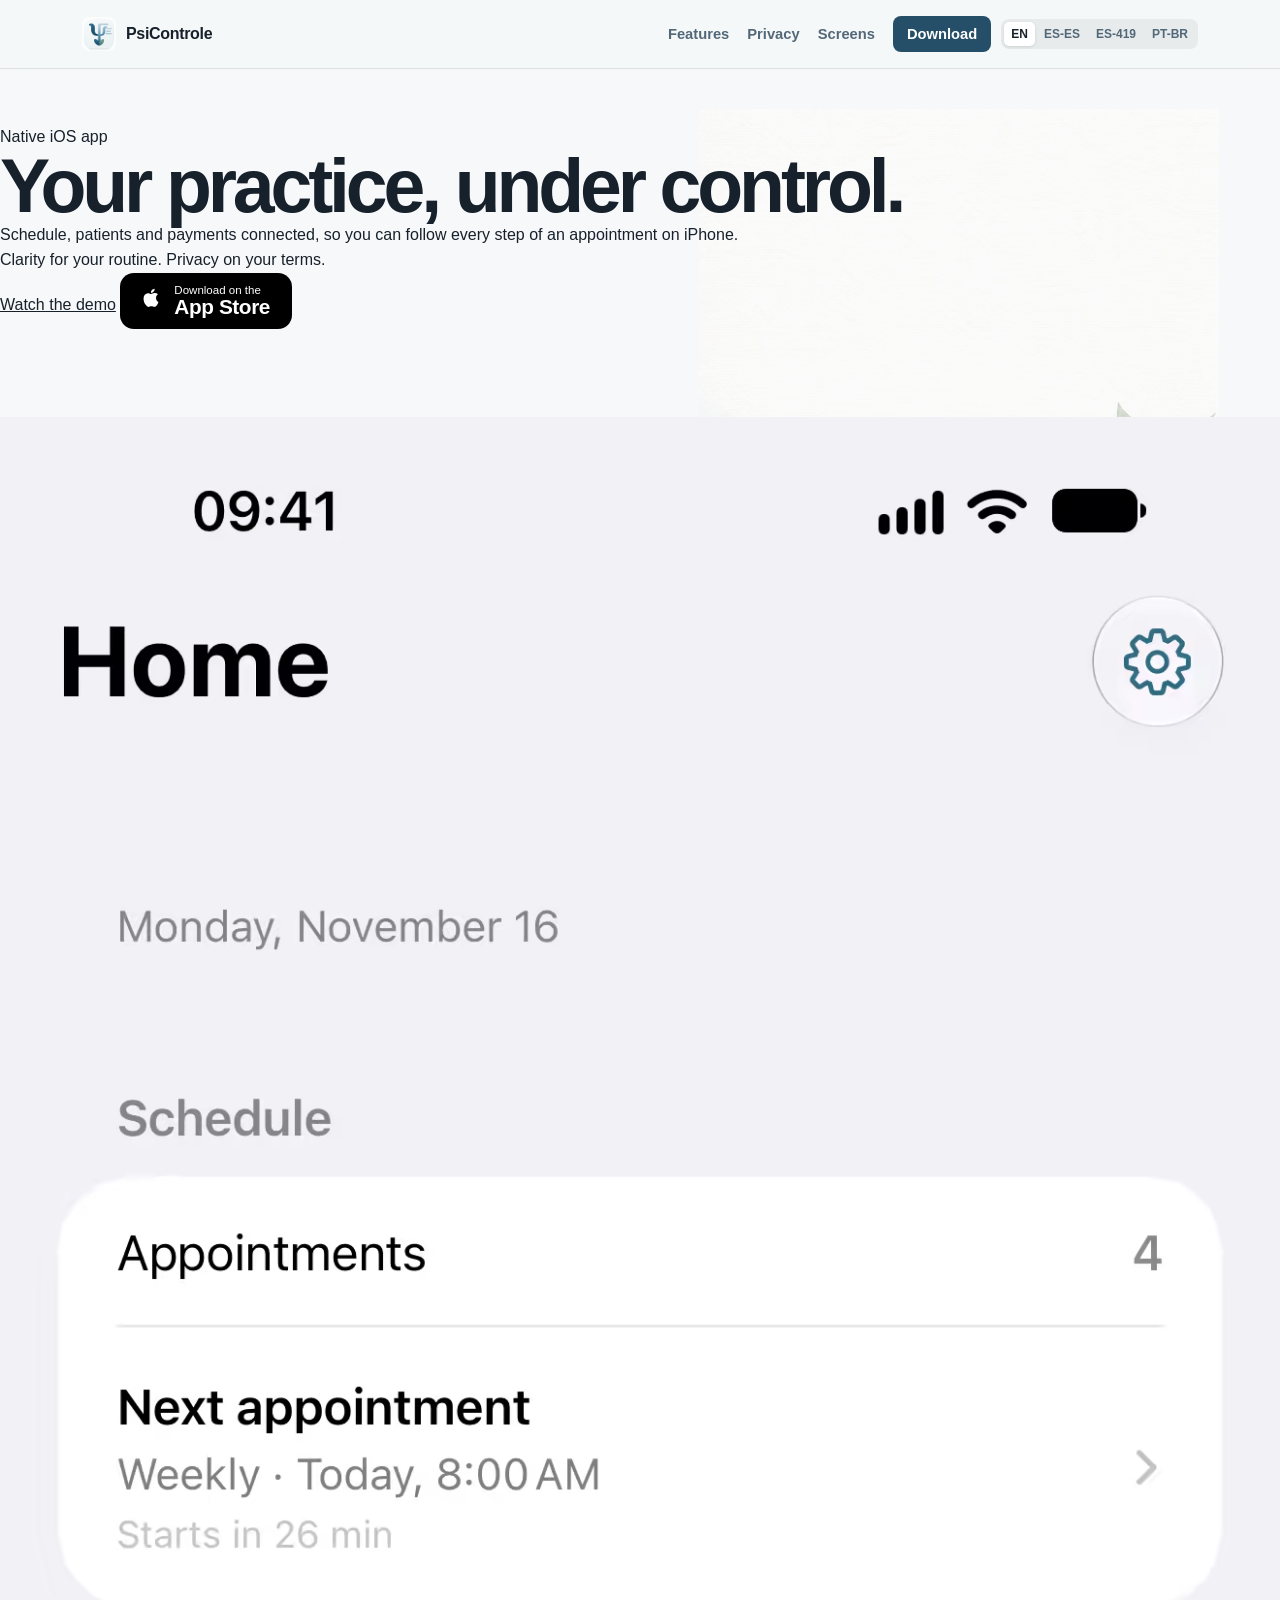
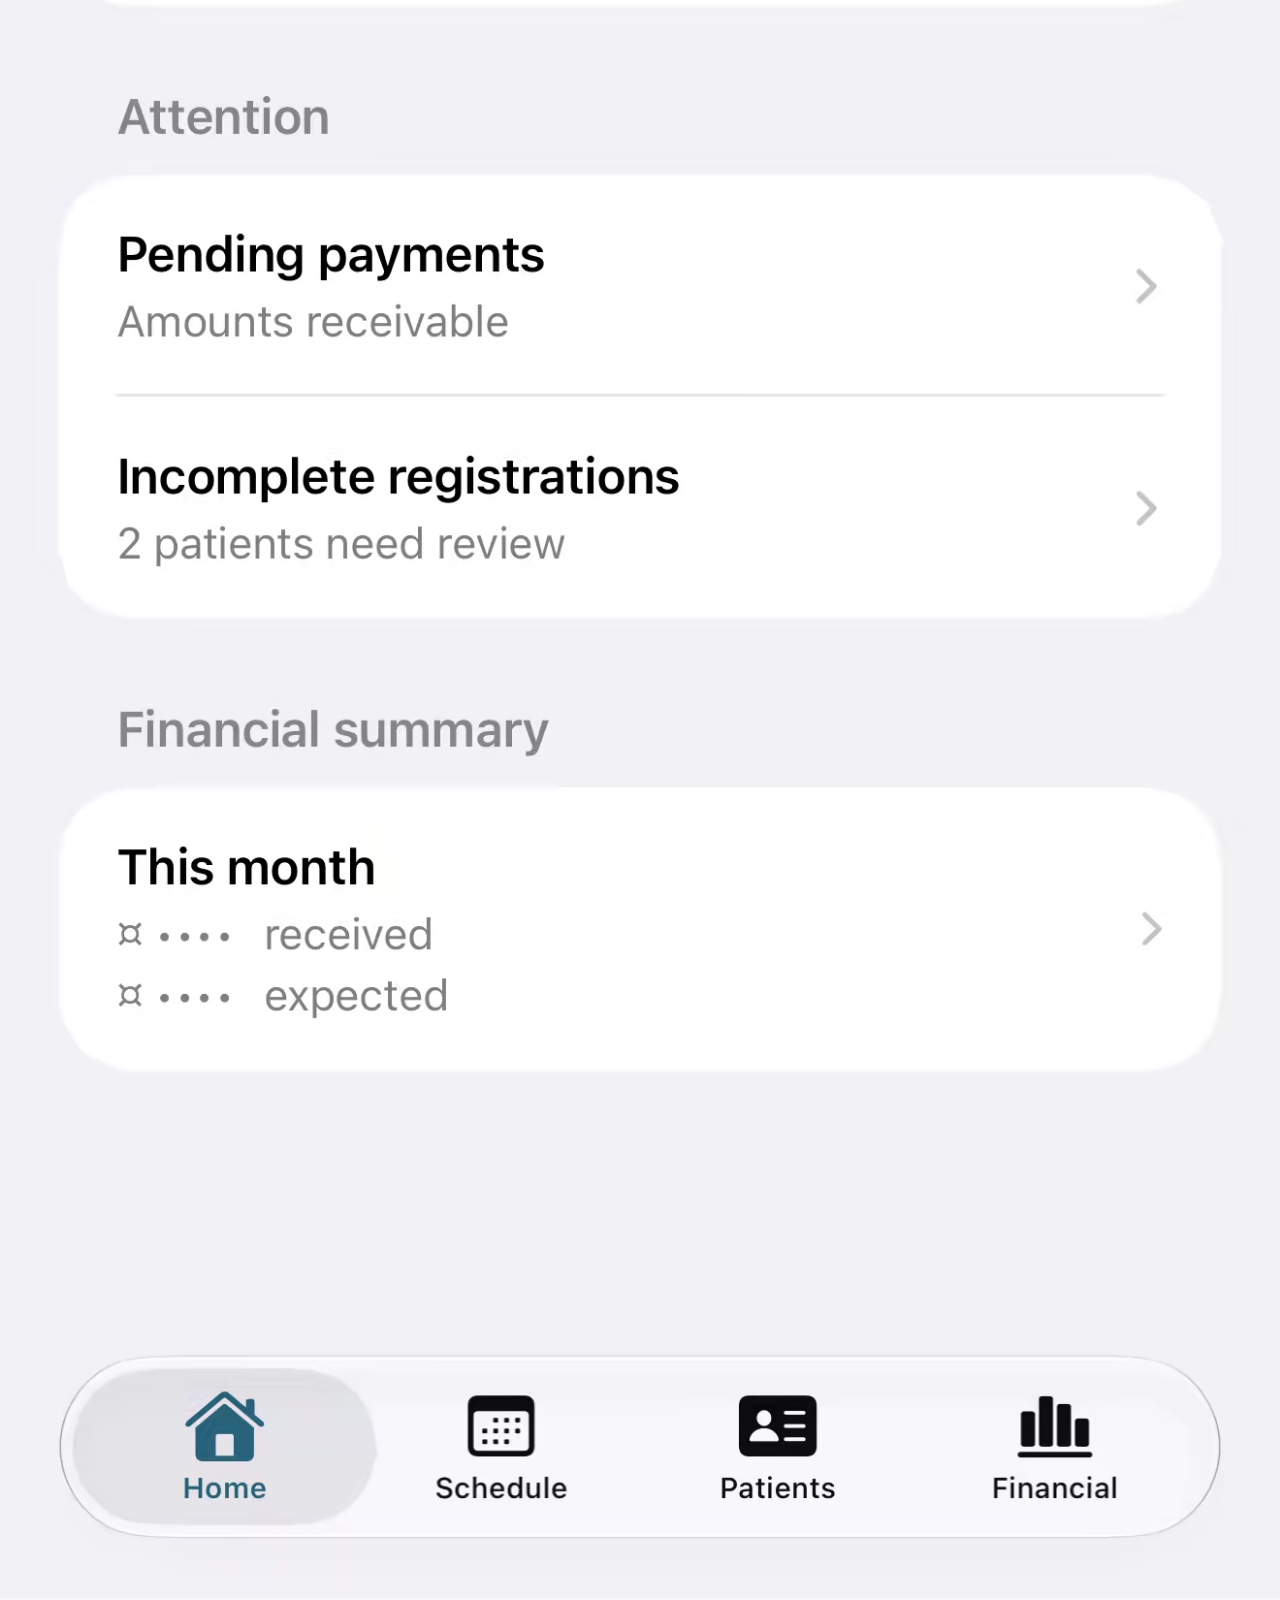
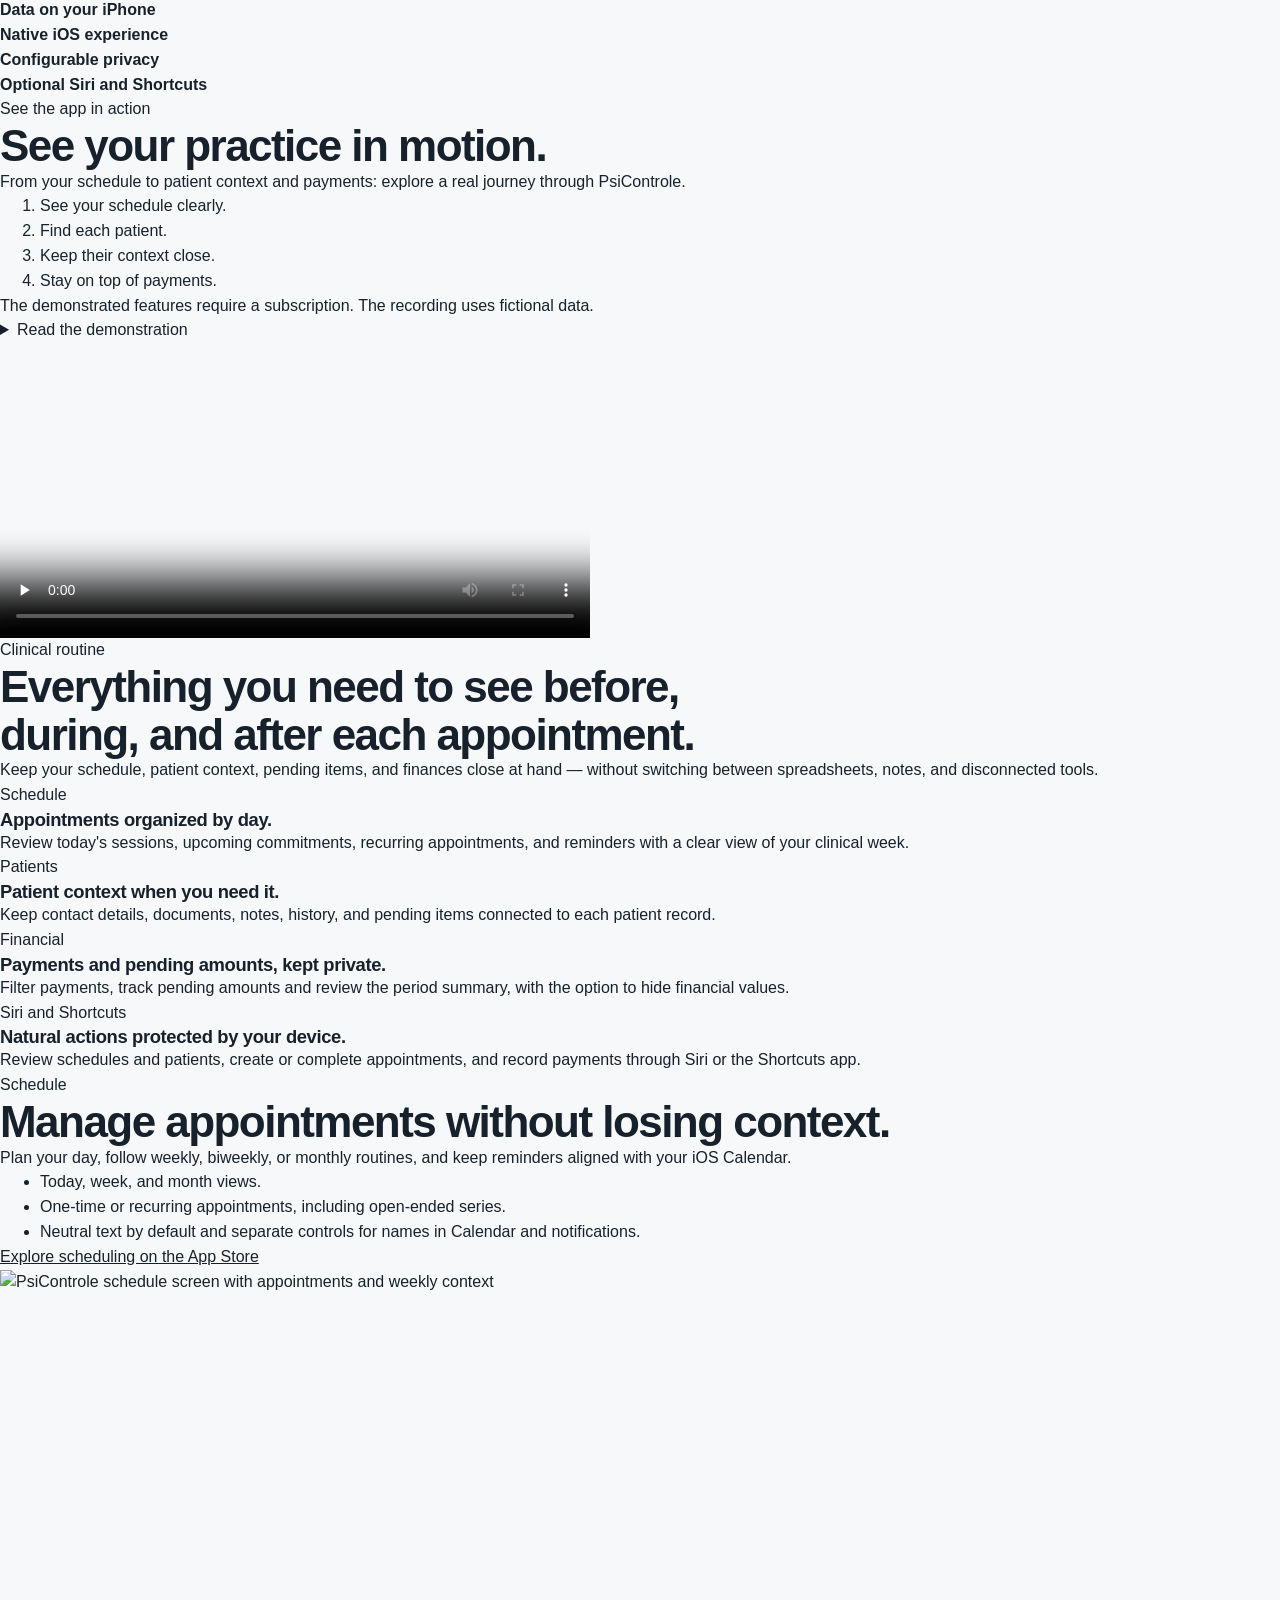
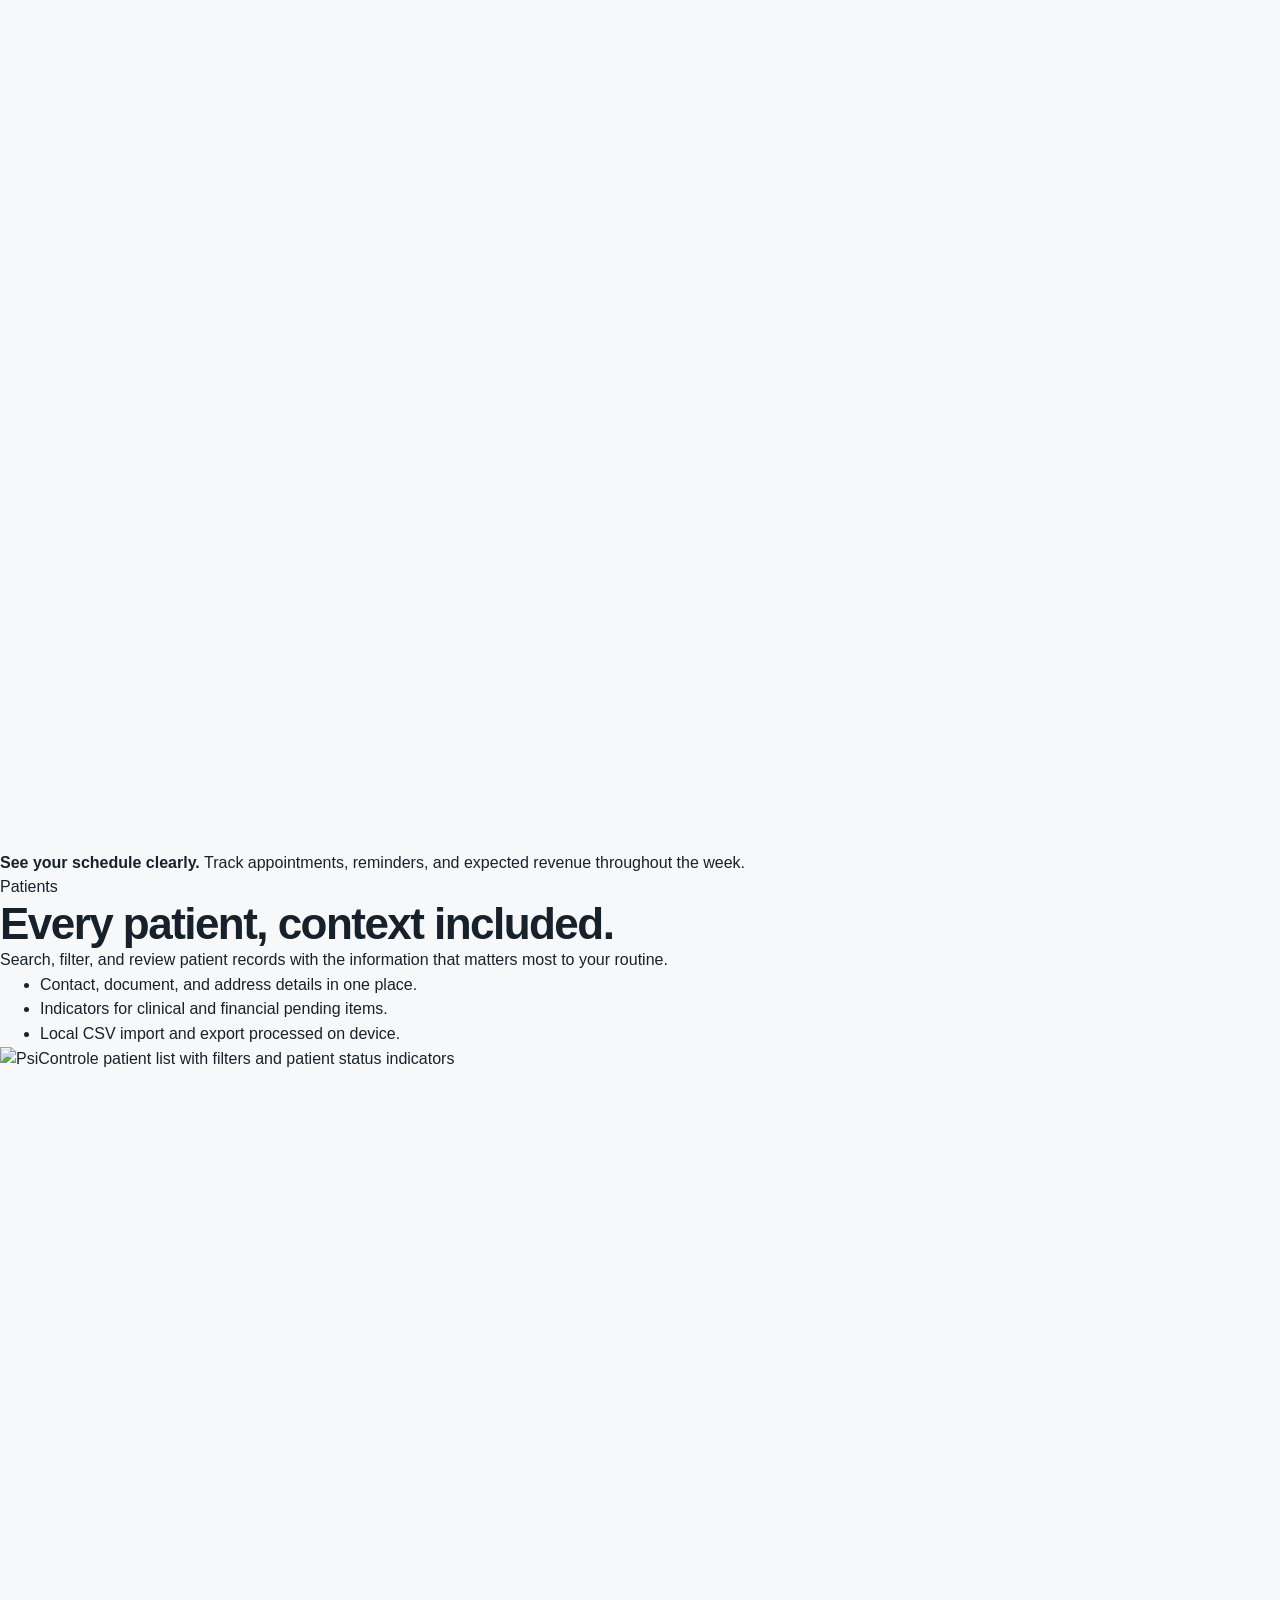
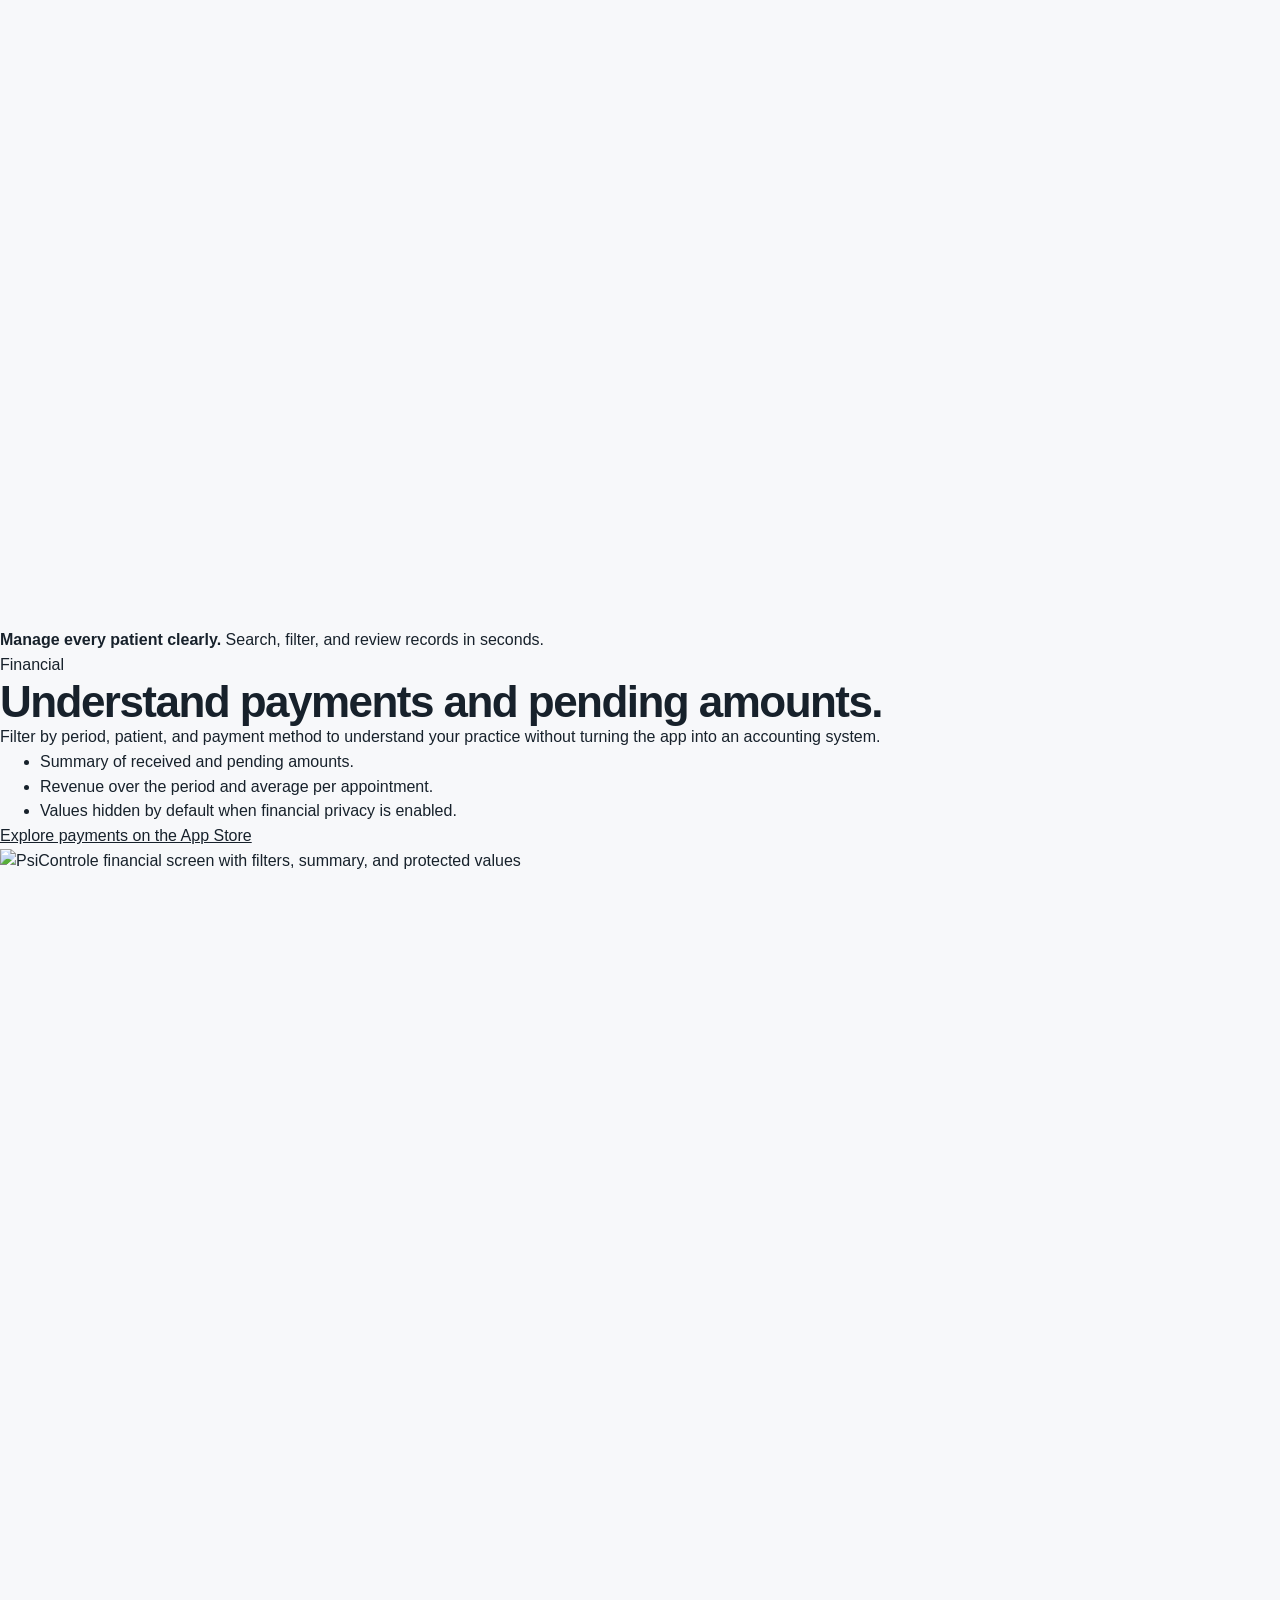
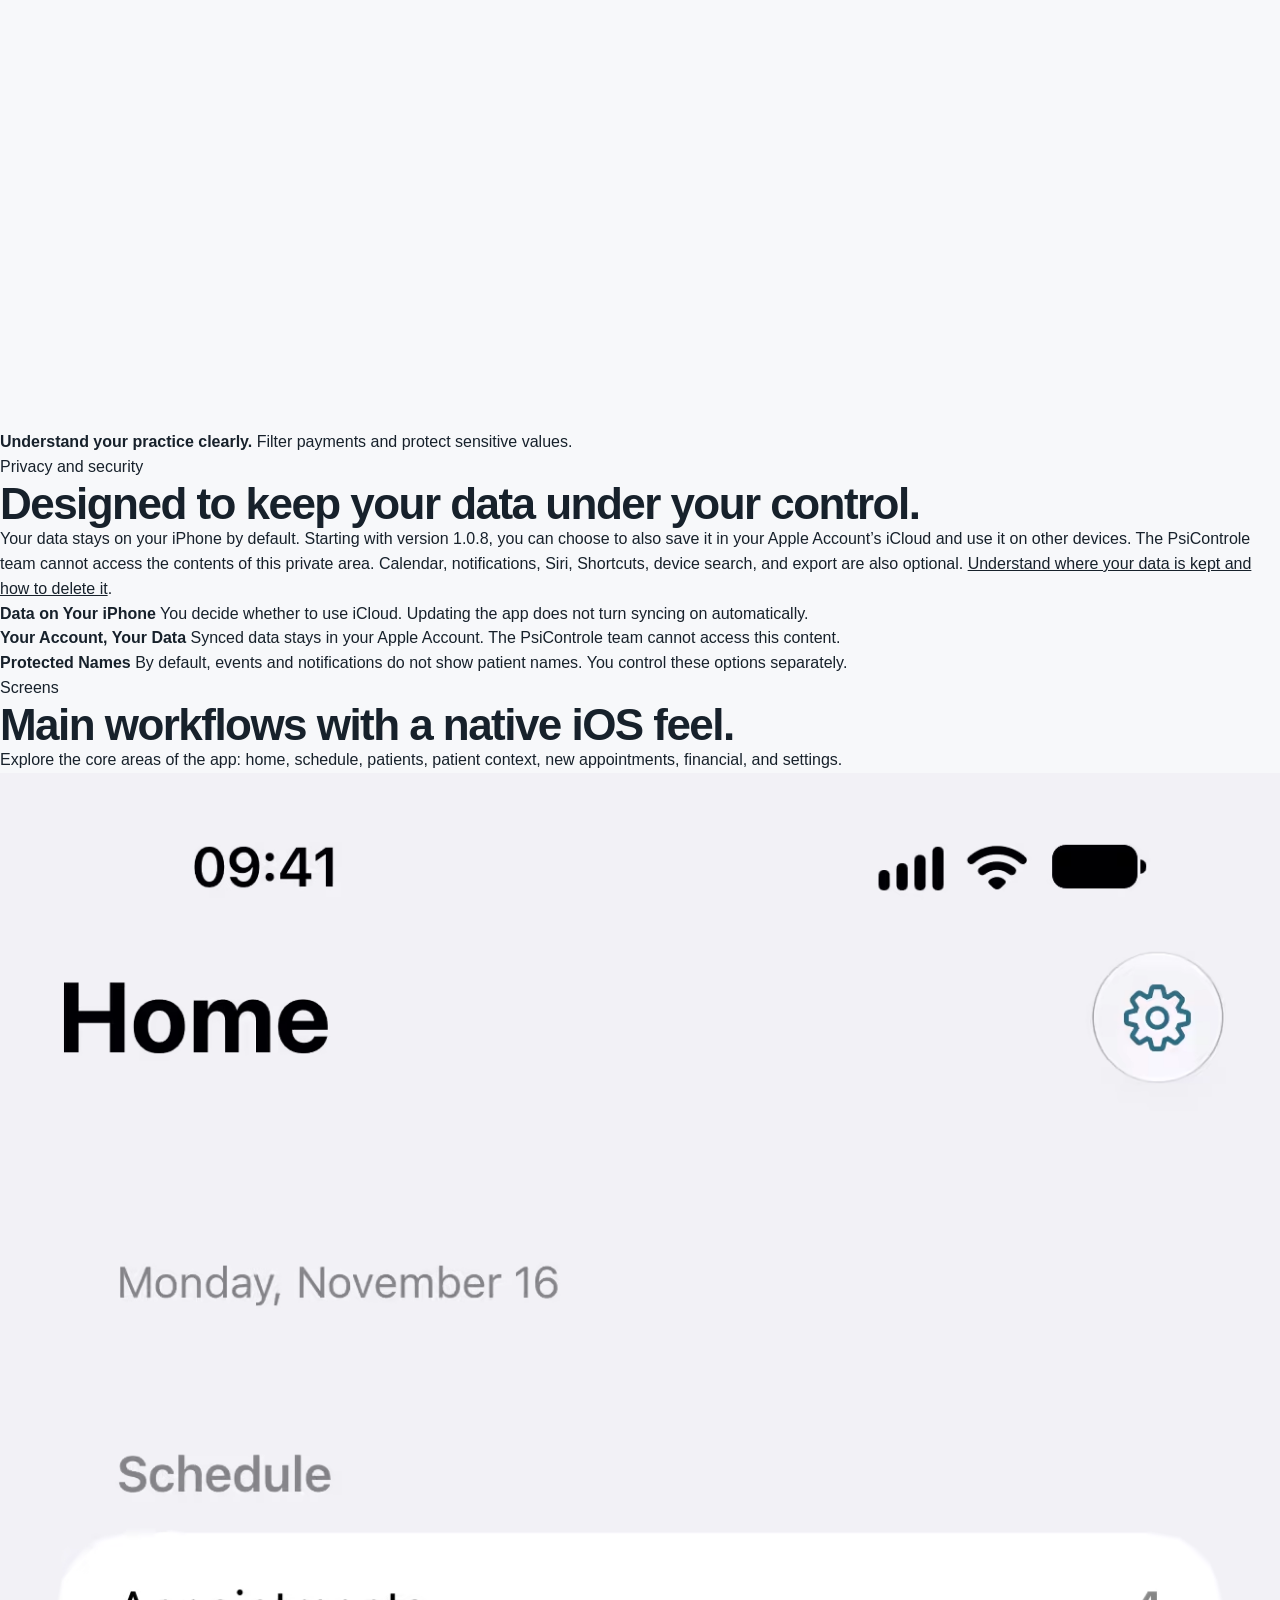
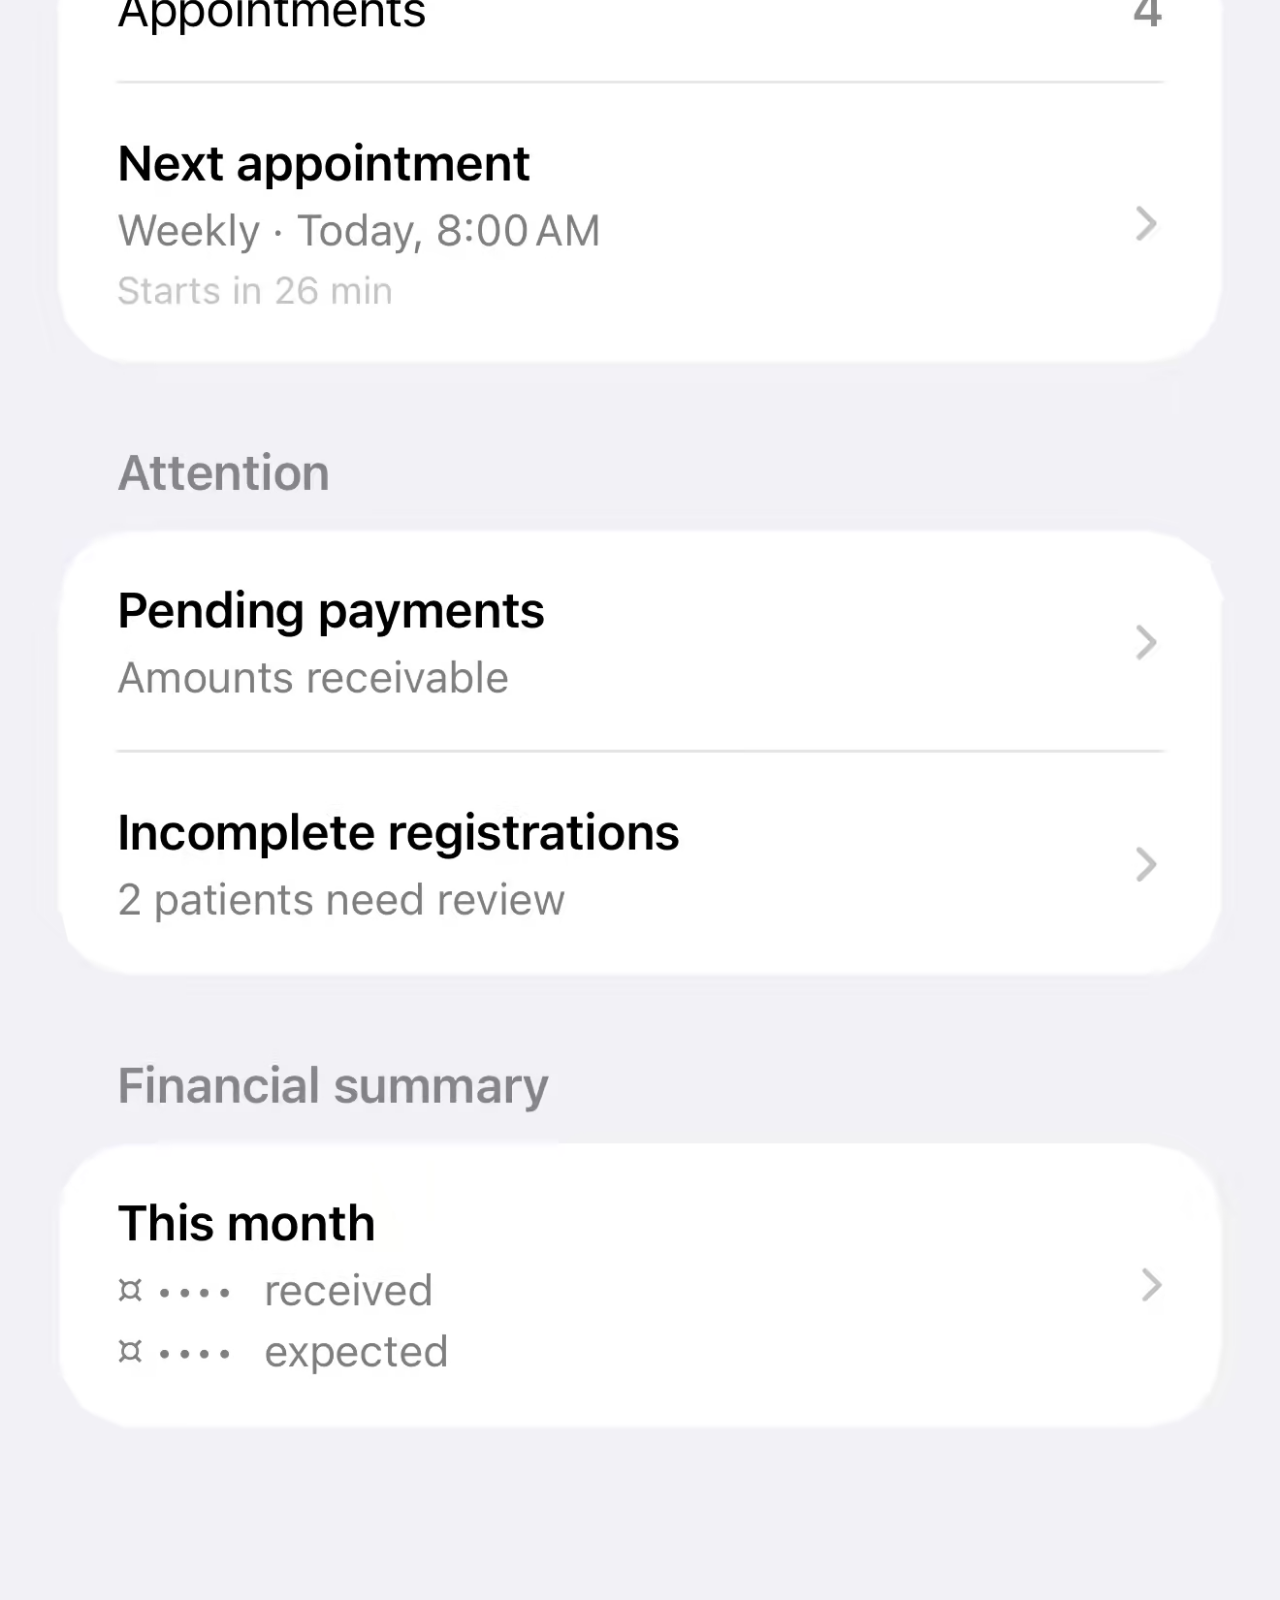
==== commit 9a546536: "feat(seo): link es-419 in selectors, hreflang and sitemap Add ES-419 to every language selector and " ====
--- a/en/index.html
+++ b/en/index.html
@@ -3,36 +3,23 @@
 <head>
   <meta charset="UTF-8">
   <meta name="viewport" content="width=device-width, initial-scale=1.0">
-  <title>PsiControle: practice app for therapists on iPhone and Mac</title>
-  <meta name="description" content="Schedule, patients, clinical notes and payments for therapists and psychologists. Data stays on your device; iCloud sync across iPhone and Mac is optional.">
+  <title>PsiControle — clinical routine organized on iPhone</title>
+  <meta name="description" content="PsiControle is a native iOS app for psychologists to organize patients, schedules, appointments, reminders, and finances with privacy and local data.">
+  <meta property="og:type" content="website">
+  <meta property="og:url" content="https://psicontrole.app.br/en/">
+  <meta property="og:image" content="https://psicontrole.app.br/assets/video/en/poster.jpg">
+  <meta property="og:title" content="PsiControle — clinical routine organized on iPhone">
+  <meta property="og:description" content="Patients, schedules, appointments, reminders, and finances in one private, native iPhone experience.">
+  <meta property="og:locale" content="en_US">
   <link rel="canonical" href="https://psicontrole.app.br/en/">
-  <link rel="alternate" hreflang="pt-BR" href="https://psicontrole.app.br/pt-BR/">
   <link rel="alternate" hreflang="en" href="https://psicontrole.app.br/en/">
   <link rel="alternate" hreflang="es-ES" href="https://psicontrole.app.br/es-ES/">
-  <link rel="alternate" hreflang="x-default" href="https://psicontrole.app.br/">
-  <meta property="og:type" content="website">
-  <meta property="og:site_name" content="PsiControle">
-  <meta property="og:url" content="https://psicontrole.app.br/en/">
-  <meta property="og:title" content="PsiControle: practice app for therapists on iPhone and Mac">
-  <meta property="og:description" content="Schedule, patients, clinical notes and payments for therapists and psychologists. Data stays on your device; iCloud sync across iPhone and Mac is optional.">
-  <meta property="og:image" content="https://psicontrole.app.br/assets/img/en/og.jpg">
-  <meta property="og:image:width" content="1200">
-  <meta property="og:image:height" content="630">
-  <meta property="og:image:alt" content="Practice app for therapists on iPhone and Mac: Your practice, under control.">
-  <meta property="og:locale" content="en_US">
-  <meta property="og:locale:alternate" content="pt_BR">
-  <meta property="og:locale:alternate" content="es_ES">
-  <meta name="twitter:card" content="summary_large_image">
-  <meta name="apple-itunes-app" content="app-id=6772772414">
-  <meta name="theme-color" content="#f7f8fa">
-  <link rel="icon" href="../assets/img/brand/favicon-32.png" sizes="32x32">
-  <link rel="apple-touch-icon" href="../assets/img/brand/apple-touch-icon.png">
-  <link rel="preload" as="image" type="image/avif" imagesrcset="../assets/img/en/home-660.avif 660w, ../assets/img/en/home.avif 1320w" imagesizes="(min-width: 900px) 340px, 310px" fetchpriority="high">
-  <link rel="preload" as="image" type="image/avif" href="../assets/img/brand/onboarding-hero.avif">
-  <link rel="stylesheet" href="../styles.css?v=20261116e">
-  <script src="../assets/js/config.js" defer></script>
-  <script src="../assets/js/site.js?v=20261116e" defer></script>
-  <script type="application/ld+json">{"@context": "https://schema.org", "@graph": [{"@type": "SoftwareApplication", "@id": "https://psicontrole.app.br/#app", "name": "PsiControle", "operatingSystem": "iOS, macOS", "applicationCategory": "BusinessApplication", "description": "Schedule, patients, clinical notes and payments for therapists and psychologists. Data stays on your device; iCloud sync across iPhone and Mac is optional.", "url": "https://psicontrole.app.br/en/", "downloadUrl": "https://apps.apple.com/us/app/id6772772414", "installUrl": "https://apps.apple.com/us/app/id6772772414", "image": "https://psicontrole.app.br/assets/img/brand/app-icon.png", "inLanguage": ["pt-BR", "en", "es-ES"], "publisher": {"@id": "https://psicontrole.app.br/#org"}}, {"@type": "Organization", "@id": "https://psicontrole.app.br/#org", "name": "PsiControle", "url": "https://psicontrole.app.br/", "logo": "https://psicontrole.app.br/assets/img/brand/app-icon.png"}, {"@type": "WebSite", "@id": "https://psicontrole.app.br/#site", "name": "PsiControle", "url": "https://psicontrole.app.br/", "inLanguage": "en", "publisher": {"@id": "https://psicontrole.app.br/#org"}}, {"@type": "FAQPage", "@id": "https://psicontrole.app.br/en/#faq", "inLanguage": "en", "mainEntity": [{"@type": "Question", "name": "Do I need to pay to use it?", "acceptedAnswer": {"@type": "Answer", "text": "Creating and editing records requires a trial period or a subscription bought through the App Store. When a free trial is available, its length is shown before you buy. If access ends, the app may keep your data available to view and export."}}, {"@type": "Question", "name": "Where is my patients' data stored?", "acceptedAnswer": {"@type": "Answer", "text": "On your device. Nothing is sent to PsiControle servers. If you turn on iCloud, the data is also stored in the private area of your Apple account, which the team can't read."}}, {"@type": "Question", "name": "Does it work on iPhone and Mac?", "acceptedAnswer": {"@type": "Answer", "text": "Yes. Turn on iCloud with the same Apple Account on both devices to see your schedule, patients, notes and payments on each."}}, {"@type": "Question", "name": "Does it work offline?", "acceptedAnswer": {"@type": "Answer", "text": "Yes. You keep using your data on the device. With iCloud on, changes are sent when you're back online."}}, {"@type": "Question", "name": "Can I bring my patients over from a spreadsheet?", "acceptedAnswer": {"@type": "Answer", "text": "Yes, with a CSV file. It's read on your device and brings in name, contact details, record status, document and address."}}, {"@type": "Question", "name": "Do patient names show up in Calendar or notifications?", "acceptedAnswer": {"@type": "Answer", "text": "No, unless you allow it. By default, events and notifications use neutral text, without names, phone numbers or notes."}}]}]}</script>
+  <link rel="alternate" hreflang="es-419" href="https://psicontrole.app.br/es-419/">
+  <link rel="alternate" hreflang="pt-BR" href="https://psicontrole.app.br/pt-BR/">
+  <link rel="icon" href="../assets/img/brand/app-icon.png">
+  <link rel="stylesheet" href="../styles.css?v=marketing-v1">
+  <script src="../assets/js/config.js?v=marketing-v2" defer></script>
+  <script src="../assets/js/site.js?v=marketing-v2" defer></script>
 </head>
 <body>
 <a class="skip-link" href="#content">Skip to content</a>
@@ -40,161 +27,351 @@
 <header class="site-header">
   <nav class="site-nav" aria-label="Main navigation">
     <a href="./" class="brand-link" aria-label="PsiControle">
-      <img src="../assets/img/brand/brand-mark-68.png" alt="" width="34" height="34">
+      <img src="../assets/img/brand/brand-mark.png" alt="" width="34" height="34">
       <span>PsiControle</span>
     </a>
+
     <div class="nav-actions">
-      <div class="main-nav">
+      <div class="main-nav" aria-label="Sections">
         <a href="#features">Features</a>
         <a href="#privacy">Privacy</a>
-        <a href="#faq">FAQ</a>
+        <a href="#screens">Screens</a>
         <a class="nav-download" data-app-store-link href="https://apps.apple.com/us/app/id6772772414">Download</a>
       </div>
+
       <div class="lang-switch" aria-label="Language">
-        <a href="../es-ES/" lang="es-ES">ES</a>
-        <a href="./" lang="en" class="lang-active" aria-current="page">EN</a>
+        <a href="./" class="lang-active" lang="en" aria-current="page">EN</a>
+        <a href="../es-ES/" lang="es-ES" title="Español (España)">ES-ES</a>
+        <a href="../es-419/" lang="es-419" title="Español (Latinoamérica)">ES-419</a>
         <a href="../pt-BR/" lang="pt-BR">PT-BR</a>
       </div>
     </div>
   </nav>
 </header>
 
-<main id="content">
+<main id="content" class="page-shell">
   <section class="hero" aria-labelledby="hero-title">
-    <div class="wrap hero-grid">
+    <div class="hero-inner">
       <div class="hero-copy">
-        <h1 id="hero-title"><span class="hero-kicker">Practice app for therapists on iPhone and Mac</span>Your practice, under control.</h1>
-        <p class="hero-lede">Schedule, patients, clinical notes and payments in one app. Your data stays on your device, and iCloud is optional.</p>
-        <div class="hero-cta">
+        <p class="eyebrow">Native iOS app</p>
+        <h1 id="hero-title">Your practice, under control.</h1>
+        <p class="hero-subtitle">Schedule, patients and payments connected, so you can follow every step of an appointment on iPhone.</p>
+        <p class="hero-support">Clarity for your routine. Privacy on your terms.</p>
+
+        <div class="hero-actions">
+          <a class="demo-link" href="#demonstracao">Watch the demo</a>
           <a class="app-store-badge" data-app-store-link aria-label="Download on the App Store" href="https://apps.apple.com/us/app/id6772772414">
-            <span class="app-store-glyph" aria-hidden="true"><svg viewBox="0 0 24 24" focusable="false"><path d="M16.63 12.67c-.02-2.1 1.72-3.12 1.8-3.17-1-.95-2.54-1.08-3.08-1.1-1.3-.14-2.56.77-3.22.77-.67 0-1.69-.75-2.78-.73-1.43.02-2.75.83-3.49 2.1-1.49 2.58-.38 6.38 1.05 8.47.72 1.02 1.56 2.16 2.67 2.12 1.08-.04 1.48-.68 2.78-.68 1.29 0 1.66.68 2.79.66 1.16-.02 1.89-1.03 2.58-2.06.83-1.18 1.16-2.35 1.17-2.41-.03-.01-2.25-.86-2.27-3.97ZM14.5 7.02c.58-.72.98-1.7.87-2.7-.85.04-1.9.58-2.51 1.28-.54.63-1.03 1.66-.9 2.63.96.07 1.94-.49 2.54-1.21Z"/></svg></span>
-            <span class="app-store-copy"><span class="app-store-preline">Download on the</span><span class="app-store-store">App Store</span></span>
+            <span class="app-store-glyph" aria-hidden="true">
+              <svg viewBox="0 0 24 24" focusable="false">
+                <path d="M16.63 12.67c-.02-2.1 1.72-3.12 1.8-3.17-1-.95-2.54-1.08-3.08-1.1-1.3-.14-2.56.77-3.22.77-.67 0-1.69-.75-2.78-.73-1.43.02-2.75.83-3.49 2.1-1.49 2.58-.38 6.38 1.05 8.47.72 1.02 1.56 2.16 2.67 2.12 1.08-.04 1.48-.68 2.78-.68 1.29 0 1.66.68 2.79.66 1.16-.02 1.89-1.03 2.58-2.06.83-1.18 1.16-2.35 1.17-2.41-.03-.01-2.25-.86-2.27-3.97ZM14.5 7.02c.58-.72.98-1.7.87-2.7-.85.04-1.9.58-2.51 1.28-.54.63-1.03 1.66-.9 2.63.96.07 1.94-.49 2.54-1.21Z"/>
+              </svg>
+            </span>
+            <span class="app-store-copy">
+              <span class="app-store-preline">Download on the</span>
+              <span class="app-store-store">App Store</span>
+            </span>
           </a>
-          <a class="text-link" href="#features">See how it works</a>
         </div>
       </div>
-      <div class="hero-device">
-        <div class="phone">
-        <picture>
-          <source srcset="../assets/img/en/home-660.avif 660w, ../assets/img/en/home.avif 1320w" sizes="(min-width: 900px) 340px, 310px" type="image/avif">
-          <source srcset="../assets/img/en/home-660.webp 660w, ../assets/img/en/home.webp 1320w" sizes="(min-width: 900px) 340px, 310px" type="image/webp">
-          <img src="../assets/img/en/home.png" alt="PsiControle home screen with today&#x27;s appointments, pending items and the month&#x27;s financial summary" width="1320" height="2868" decoding="async" fetchpriority="high">
-        </picture>
+
+      <div class="hero-visual" aria-label="PsiControle home screen">
+        <div class="phone-frame">
+          <picture>
+            <source srcset="../assets/img/en/home.avif" type="image/avif">
+            <source srcset="../assets/img/en/home.webp" type="image/webp">
+            <img src="../assets/img/en/home.png" alt="PsiControle home screen showing daily clinical routine and pending work" width="1320" height="2868" decoding="async" fetchpriority="high">
+          </picture>
         </div>
       </div>
     </div>
   </section>
 
-  <section id="features" class="section flows" aria-labelledby="flows-title">
-    <div class="wrap">
-      <div class="section-head">
-        <h2 id="flows-title">From the schedule to the payment, in one place.</h2>
-        <p>How PsiControle follows each appointment: before, after and at the end of the month.</p>
-      </div>
-      <article class="flow" id="schedule" aria-labelledby="schedule-title">
-        <div class="flow-text">
-          <p class="flow-eyebrow">Before the session</p>
-          <h3 id="schedule-title">From new patient to recurring schedule</h3>
-          <ol class="flow-steps"><li><strong>Add the patient</strong> or import your list from a CSV spreadsheet.</li><li><strong>Schedule the series</strong>: weekly, biweekly, monthly or with no end date.</li><li><strong>See the day, week or month.</strong> In Calendar, the event uses neutral text, without the patient&#x27;s name.</li></ol>
-        </div>
-        <div class="flow-media">
-          <div class="phone phone-crop">
-          <video data-flow-clip muted loop playsinline preload="none" width="660" height="1434" poster="../assets/video/en/before.webp" aria-label="PsiControle demo: adding a patient and scheduling a weekly series with no end date">
-            <source src="../assets/video/en/before.mp4" type="video/mp4">
-          </video>
-          </div>
-        </div>
-      </article>
-      <article class="flow" id="notes" aria-labelledby="notes-title">
-        <div class="flow-text">
-          <p class="flow-eyebrow">After the session</p>
-          <h3 id="notes-title">Clinical notes tied to the appointment</h3>
-          <ol class="flow-steps"><li><strong>Write the session note.</strong> It&#x27;s linked to the patient and the appointment.</li><li><strong>Review the history</strong> on the patient record, next to the upcoming appointment and payments.</li><li><strong>Earlier versions are kept</strong> with the note.</li></ol>
-        </div>
-        <div class="flow-media">
-          <div class="phone phone-crop">
-          <video data-flow-clip muted loop playsinline preload="none" width="660" height="1434" poster="../assets/video/en/after.webp" aria-label="PsiControle demo: a patient record, the notes list, and a session note written and saved">
-            <source src="../assets/video/en/after.mp4" type="video/mp4">
-          </video>
-          </div>
-        </div>
-      </article>
-      <article class="flow" id="payments" aria-labelledby="payments-title">
-        <div class="flow-text">
-          <p class="flow-eyebrow">At the end of the month</p>
-          <h3 id="payments-title">Payments without spreadsheets</h3>
-          <ol class="flow-steps"><li><strong>See what&#x27;s received and pending</strong> by period, patient and payment method.</li><li><strong>Record a payment</strong> in the app, with Siri or with Shortcuts.</li><li><strong>Hide amounts</strong> when financial privacy is on.</li></ol>
-        </div>
-        <div class="flow-media">
-          <div class="phone phone-crop">
-          <video data-flow-clip muted loop playsinline preload="none" width="660" height="1434" poster="../assets/video/en/month.webp" aria-label="PsiControle demo: financial values hidden and shown, and the list of pending payments">
-            <source src="../assets/video/en/month.mp4" type="video/mp4">
-          </video>
-          </div>
-        </div>
-      </article>
-    </div>
-  </section>
-
-  <section id="privacy" class="section privacy" aria-labelledby="privacy-title">
-    <div class="wrap">
-      <div class="section-head">
-        <h2 id="privacy-title">Your data stays yours.</h2>
-      </div>
-      <p class="privacy-lede">Everything stays on your device by default. To use it on iPhone and Mac, turn on iCloud: data goes to the private area of your Apple account, and the PsiControle team can&#x27;t read it.</p>
-      <ul class="privacy-list">
-        <li><span class="privacy-icon" aria-hidden="true"><svg viewBox="0 0 24 24"><path d="M7 18h10a4 4 0 0 0 .6-7.95A6 6 0 0 0 6.1 9.2 4.5 4.5 0 0 0 7 18Z"/><path d="m10 13 1.6 1.6L15 11.2"/></svg></span><div><strong>iCloud only if you turn it on</strong><span>Updating the app never turns on sync by itself.</span></div></li>
-        <li><span class="privacy-icon" aria-hidden="true"><svg viewBox="0 0 24 24"><rect x="4" y="5" width="16" height="14" rx="3"/><path d="M8 10h8M8 14h5"/><path d="m4 4 16 16"/></svg></span><div><strong>Patient names protected</strong><span>Calendar events and notifications use neutral text by default.</span></div></li>
-        <li><span class="privacy-icon" aria-hidden="true"><svg viewBox="0 0 24 24"><path d="M3 12s3.5-6 9-6 9 6 9 6-3.5 6-9 6-9-6-9-6Z"/><circle cx="12" cy="12" r="2.5"/><path d="m4 4 16 16"/></svg></span><div><strong>No tracking</strong><span>No usage analytics of our own, no tracking across apps, and your data is never sold.</span></div></li>
+  <section class="trust-strip" aria-label="Highlights">
+    <div class="trust-strip-inner">
+      <div class="trust-item">
+        <strong>Data on your iPhone</strong>
+      </div>
+      <div class="trust-item">
+        <strong>Native iOS experience</strong>
+      </div>
+      <div class="trust-item">
+        <strong>Configurable privacy</strong>
+      </div>
+      <div class="trust-item">
+        <strong>Optional Siri and Shortcuts</strong>
+      </div>
+    </div>
+  </section>
+
+  <!-- campaign-demo:start -->
+  <section id="demonstracao" class="content-section demo-section" aria-labelledby="demo-title">
+    <div class="demo-copy">
+      <p class="section-kicker">See the app in action</p>
+      <h2 id="demo-title">See your practice in motion.</h2>
+      <p>From your schedule to patient context and payments: explore a real journey through PsiControle.</p>
+      <ol class="demo-steps"><li>See your schedule clearly.</li><li>Find each patient.</li><li>Keep their context close.</li><li>Stay on top of payments.</li></ol>
+      <p class="demo-note" id="demo-note">The demonstrated features require a subscription. The recording uses fictional data.</p>
+      <details><summary>Read the demonstration</summary><p>Your routine, in one place. See your schedule clearly. Find each patient. Keep their context close. Stay on top of payments. The demonstrated features require a subscription. The recording uses fictional data.</p></details>
+    </div>
+    <video class="product-demo" controls playsinline preload="none" poster="../assets/video/en/poster.jpg" width="590" height="1280" aria-labelledby="demo-title" aria-describedby="demo-note">
+      <source src="../assets/video/en/demo.mp4" type="video/mp4">
+      <track kind="captions" src="../assets/video/en/captions.vtt" srclang="en" label="en-US">
+      <a href="../assets/video/en/demo.mp4">Your browser cannot play this video. Download the demonstration.</a>
+    </video>
+  </section>
+  <!-- campaign-demo:end -->
+
+  <section id="features" class="content-section" aria-labelledby="features-title">
+    <div class="section-heading">
+      <p class="section-kicker">Clinical routine</p>
+      <h2 id="features-title">Everything you need to see before, during, and after each appointment.</h2>
+      <p>Keep your schedule, patient context, pending items, and finances close at hand — without switching between spreadsheets, notes, and disconnected tools.</p>
+    </div>
+
+    <div class="feature-grid">
+      <article class="feature-card">
+        <span class="feature-chip teal">Schedule</span>
+        <h3>Appointments organized by day.</h3>
+        <p>Review today's sessions, upcoming commitments, recurring appointments, and reminders with a clear view of your clinical week.</p>
+      </article>
+      <article class="feature-card">
+        <span class="feature-chip sage">Patients</span>
+        <h3>Patient context when you need it.</h3>
+        <p>Keep contact details, documents, notes, history, and pending items connected to each patient record.</p>
+      </article>
+      <article class="feature-card">
+        <span class="feature-chip warm">Financial</span>
+        <h3>Payments and pending amounts, kept private.</h3>
+        <p>Filter payments, track pending amounts and review the period summary, with the option to hide financial values.</p>
+      </article>
+      <article class="feature-card">
+        <span class="feature-chip teal">Siri and Shortcuts</span>
+        <h3>Natural actions protected by your device.</h3>
+        <p>Review schedules and patients, create or complete appointments, and record payments through Siri or the Shortcuts app.</p>
+      </article>
+    </div>
+  </section>
+
+  <section class="content-section split-section" aria-labelledby="schedule-title">
+    <div class="split-copy">
+      <p class="section-kicker">Schedule</p>
+      <h2 id="schedule-title">Manage appointments without losing context.</h2>
+      <p>Plan your day, follow weekly, biweekly, or monthly routines, and keep reminders aligned with your iOS Calendar.</p>
+      <ul class="check-list">
+        <li>Today, week, and month views.</li>
+        <li>One-time or recurring appointments, including open-ended series.</li>
+        <li>Neutral text by default and separate controls for names in Calendar and notifications.</li>
       </ul>
-      <a class="text-link privacy-more" href="privacy.html">Read the Privacy Policy</a>
-    </div>
-  </section>
-
-  <section id="faq" class="section faq" aria-labelledby="faq-title">
-    <div class="wrap">
-      <div class="section-head">
-        <h2 id="faq-title">Frequently asked questions</h2>
-      </div>
-      <div class="faq-list">
-        <details><summary>Do I need to pay to use it?</summary><p>Creating and editing records requires a trial period or a subscription bought through the App Store. When a free trial is available, its length is shown before you buy. If access ends, the app may keep your data available to view and export.</p></details>
-        <details><summary>Where is my patients&#x27; data stored?</summary><p>On your device. Nothing is sent to PsiControle servers. If you turn on iCloud, the data is also stored in the private area of your Apple account, which the team can&#x27;t read.</p></details>
-        <details><summary>Does it work on iPhone and Mac?</summary><p>Yes. Turn on iCloud with the same Apple Account on both devices to see your schedule, patients, notes and payments on each.</p></details>
-        <details><summary>Does it work offline?</summary><p>Yes. You keep using your data on the device. With iCloud on, changes are sent when you&#x27;re back online.</p></details>
-        <details><summary>Can I bring my patients over from a spreadsheet?</summary><p>Yes, with a CSV file. It&#x27;s read on your device and brings in name, contact details, record status, document and address.</p></details>
-        <details><summary>Do patient names show up in Calendar or notifications?</summary><p>No, unless you allow it. By default, events and notifications use neutral text, without names, phone numbers or notes.</p></details>
-      </div>
-    </div>
-  </section>
-
-  <section class="final-cta" aria-labelledby="cta-title">
-    <div class="wrap">
-      <div class="final-cta-card">
-        <h2 id="cta-title">Run your practice on iPhone and Mac.</h2>
-        <p>Available on the App Store.</p>
-        <a class="app-store-badge" data-app-store-link aria-label="Download on the App Store" href="https://apps.apple.com/us/app/id6772772414">
-          <span class="app-store-glyph" aria-hidden="true"><svg viewBox="0 0 24 24" focusable="false"><path d="M16.63 12.67c-.02-2.1 1.72-3.12 1.8-3.17-1-.95-2.54-1.08-3.08-1.1-1.3-.14-2.56.77-3.22.77-.67 0-1.69-.75-2.78-.73-1.43.02-2.75.83-3.49 2.1-1.49 2.58-.38 6.38 1.05 8.47.72 1.02 1.56 2.16 2.67 2.12 1.08-.04 1.48-.68 2.78-.68 1.29 0 1.66.68 2.79.66 1.16-.02 1.89-1.03 2.58-2.06.83-1.18 1.16-2.35 1.17-2.41-.03-.01-2.25-.86-2.27-3.97ZM14.5 7.02c.58-.72.98-1.7.87-2.7-.85.04-1.9.58-2.51 1.28-.54.63-1.03 1.66-.9 2.63.96.07 1.94-.49 2.54-1.21Z"/></svg></span>
-          <span class="app-store-copy"><span class="app-store-preline">Download on the</span><span class="app-store-store">App Store</span></span>
-        </a>
-      </div>
+      <a class="campaign-button" data-app-store-link data-product-page="agenda" href="https://apps.apple.com/us/app/id6772772414">Explore scheduling on the App Store</a>
+    </div>
+    <figure class="screen-figure split-media">
+      <div class="phone-frame">
+        <picture>
+          <source srcset="../assets/img/en/schedule.avif" type="image/avif">
+          <source srcset="../assets/img/en/schedule.webp" type="image/webp">
+          <img src="../assets/img/en/schedule.png" alt="PsiControle schedule screen with appointments and weekly context" width="1320" height="2868" loading="lazy" decoding="async">
+        </picture>
+      </div>
+      <figcaption class="screen-caption">
+        <strong>See your schedule clearly.</strong>
+        <span>Track appointments, reminders, and expected revenue throughout the week.</span>
+      </figcaption>
+    </figure>
+  </section>
+
+  <section class="content-section split-section reverse" aria-labelledby="patients-title">
+    <div class="split-copy">
+      <p class="section-kicker">Patients</p>
+      <h2 id="patients-title">Every patient, context included.</h2>
+      <p>Search, filter, and review patient records with the information that matters most to your routine.</p>
+      <ul class="check-list">
+        <li>Contact, document, and address details in one place.</li>
+        <li>Indicators for clinical and financial pending items.</li>
+        <li>Local CSV import and export processed on device.</li>
+      </ul>
+    </div>
+    <figure class="screen-figure split-media">
+      <div class="phone-frame">
+        <picture>
+          <source srcset="../assets/img/en/patients.avif" type="image/avif">
+          <source srcset="../assets/img/en/patients.webp" type="image/webp">
+          <img src="../assets/img/en/patients.png" alt="PsiControle patient list with filters and patient status indicators" width="1320" height="2868" loading="lazy" decoding="async">
+        </picture>
+      </div>
+      <figcaption class="screen-caption">
+        <strong>Manage every patient clearly.</strong>
+        <span>Search, filter, and review records in seconds.</span>
+      </figcaption>
+    </figure>
+  </section>
+
+  <section class="content-section split-section" aria-labelledby="receivables-title">
+    <div class="split-copy">
+      <p class="section-kicker">Financial</p>
+      <h2 id="receivables-title">Understand payments and pending amounts.</h2>
+      <p>Filter by period, patient, and payment method to understand your practice without turning the app into an accounting system.</p>
+      <ul class="check-list">
+        <li>Summary of received and pending amounts.</li>
+        <li>Revenue over the period and average per appointment.</li>
+        <li>Values hidden by default when financial privacy is enabled.</li>
+      </ul>
+      <a class="campaign-button" data-app-store-link data-product-page="recebimentos" href="https://apps.apple.com/us/app/id6772772414">Explore payments on the App Store</a>
+    </div>
+    <figure class="screen-figure split-media">
+      <div class="phone-frame">
+        <picture>
+          <source srcset="../assets/img/en/financial.avif" type="image/avif">
+          <source srcset="../assets/img/en/financial.webp" type="image/webp">
+          <img src="../assets/img/en/financial.png" alt="PsiControle financial screen with filters, summary, and protected values" width="1320" height="2868" loading="lazy" decoding="async">
+        </picture>
+      </div>
+      <figcaption class="screen-caption">
+        <strong>Understand your practice clearly.</strong>
+        <span>Filter payments and protect sensitive values.</span>
+      </figcaption>
+    </figure>
+  </section>
+
+  <section id="privacy" class="content-section privacy-section" aria-labelledby="privacy-title">
+    <div class="section-heading">
+      <p class="section-kicker">Privacy and security</p>
+      <h2 id="privacy-title">Designed to keep your data under your control.</h2>
+      <p>Your data stays on your iPhone by default. Starting with version 1.0.8, you can choose to also save it in your Apple Account’s iCloud and use it on other devices. The PsiControle team cannot access the contents of this private area. Calendar, notifications, Siri, Shortcuts, device search, and export are also optional. <a href="privacy.html">Understand where your data is kept and how to delete it</a>.</p>
+    </div>
+
+    <div class="privacy-points">
+      <article class="privacy-point">
+        <strong>Data on Your iPhone</strong>
+        <span>You decide whether to use iCloud. Updating the app does not turn syncing on automatically.</span>
+      </article>
+      <article class="privacy-point">
+        <strong>Your Account, Your Data</strong>
+        <span>Synced data stays in your Apple Account. The PsiControle team cannot access this content.</span>
+      </article>
+      <article class="privacy-point">
+        <strong>Protected Names</strong>
+        <span>By default, events and notifications do not show patient names. You control these options separately.</span>
+      </article>
+    </div>
+  </section>
+
+  <section id="screens" class="content-section" aria-labelledby="screens-title">
+    <div class="section-heading">
+      <p class="section-kicker">Screens</p>
+      <h2 id="screens-title">Main workflows with a native iOS feel.</h2>
+      <p>Explore the core areas of the app: home, schedule, patients, patient context, new appointments, financial, and settings.</p>
+    </div>
+
+    <div class="screenshot-gallery" tabindex="0">
+      <figure class="screenshot-card">
+        <picture>
+          <source srcset="../assets/img/en/home.avif" type="image/avif">
+          <source srcset="../assets/img/en/home.webp" type="image/webp">
+          <img src="../assets/img/en/home.png" alt="PsiControle home screen with today's routine and pending work" width="1320" height="2868" loading="lazy" decoding="async">
+        </picture>
+        <figcaption>
+          <strong>Home</strong>
+          <span>See today's routine and pending work at a glance.</span>
+        </figcaption>
+      </figure>
+      <figure class="screenshot-card">
+        <picture>
+          <source srcset="../assets/img/en/schedule.avif" type="image/avif">
+          <source srcset="../assets/img/en/schedule.webp" type="image/webp">
+          <img src="../assets/img/en/schedule.png" alt="PsiControle schedule screen with appointments and reminders" width="1320" height="2868" loading="lazy" decoding="async">
+        </picture>
+        <figcaption>
+          <strong>Schedule</strong>
+          <span>Review appointments, reminders, and weekly context.</span>
+        </figcaption>
+      </figure>
+      <figure class="screenshot-card">
+        <picture>
+          <source srcset="../assets/img/en/patients.avif" type="image/avif">
+          <source srcset="../assets/img/en/patients.webp" type="image/webp">
+          <img src="../assets/img/en/patients.png" alt="PsiControle patients screen with search and filters" width="1320" height="2868" loading="lazy" decoding="async">
+        </picture>
+        <figcaption>
+          <strong>Patients</strong>
+          <span>Search, filter, and access clinical records quickly.</span>
+        </figcaption>
+      </figure>
+      <figure class="screenshot-card">
+        <picture>
+          <source srcset="../assets/img/en/patient-detail.avif" type="image/avif">
+          <source srcset="../assets/img/en/patient-detail.webp" type="image/webp">
+          <img src="../assets/img/en/patient-detail.png" alt="Patient details with next appointment, reminders, and payments" width="1320" height="2868" loading="lazy" decoding="async">
+        </picture>
+        <figcaption>
+          <strong>Patient context</strong>
+          <span>Bring together the next appointment, reminders, information, and payments.</span>
+        </figcaption>
+      </figure>
+      <figure class="screenshot-card">
+        <picture>
+          <source srcset="../assets/img/en/appointment.avif" type="image/avif">
+          <source srcset="../assets/img/en/appointment.webp" type="image/webp">
+          <img src="../assets/img/en/appointment.png" alt="New recurring appointment form in PsiControle" width="1320" height="2868" loading="lazy" decoding="async">
+        </picture>
+        <figcaption><strong>New appointment</strong><span>Create one-time or recurring sessions in a few steps.</span></figcaption>
+      </figure>
+      <figure class="screenshot-card">
+        <picture>
+          <source srcset="../assets/img/en/financial.avif" type="image/avif">
+          <source srcset="../assets/img/en/financial.webp" type="image/webp">
+          <img src="../assets/img/en/financial.png" alt="PsiControle financial screen with hidden values" width="1320" height="2868" loading="lazy" decoding="async">
+        </picture>
+        <figcaption><strong>Financial</strong><span>Filter payments and track pending amounts with privacy.</span></figcaption>
+      </figure>
+      <figure class="screenshot-card">
+        <picture>
+          <source srcset="../assets/img/en/settings.avif" type="image/avif">
+          <source srcset="../assets/img/en/settings.webp" type="image/webp">
+          <img src="../assets/img/en/settings.png" alt="PsiControle privacy, notification, and Calendar settings" width="1320" height="2868" loading="lazy" decoding="async">
+        </picture>
+        <figcaption><strong>Privacy</strong><span>Control reminders, patient names, and Calendar integration.</span></figcaption>
+      </figure>
+    </div>
+  </section>
+
+  <section id="download" class="final-cta" aria-labelledby="final-cta-title">
+    <div class="final-cta-inner">
+      <p class="section-kicker">PsiControle</p>
+      <h2 id="final-cta-title">Organize your clinical routine on iPhone.</h2>
+      <p>Start with a simple app designed for psychologists who want clarity, privacy, and less operational friction.</p>
+      <a class="app-store-badge" data-app-store-link aria-label="Download on the App Store" href="https://apps.apple.com/us/app/id6772772414">
+        <span class="app-store-glyph" aria-hidden="true">
+          <svg viewBox="0 0 24 24" focusable="false">
+            <path d="M16.63 12.67c-.02-2.1 1.72-3.12 1.8-3.17-1-.95-2.54-1.08-3.08-1.1-1.3-.14-2.56.77-3.22.77-.67 0-1.69-.75-2.78-.73-1.43.02-2.75.83-3.49 2.1-1.49 2.58-.38 6.38 1.05 8.47.72 1.02 1.56 2.16 2.67 2.12 1.08-.04 1.48-.68 2.78-.68 1.29 0 1.66.68 2.79.66 1.16-.02 1.89-1.03 2.58-2.06.83-1.18 1.16-2.35 1.17-2.41-.03-.01-2.25-.86-2.27-3.97ZM14.5 7.02c.58-.72.98-1.7.87-2.7-.85.04-1.9.58-2.51 1.28-.54.63-1.03 1.66-.9 2.63.96.07 1.94-.49 2.54-1.21Z"/>
+          </svg>
+        </span>
+        <span class="app-store-copy">
+          <span class="app-store-preline">Download on the</span>
+          <span class="app-store-store">App Store</span>
+        </span>
+      </a>
     </div>
   </section>
 </main>
 
 <footer class="site-footer">
   <div class="footer-inner">
-    <a href="./" class="footer-brand">
-      <img src="../assets/img/brand/brand-mark-68.png" alt="" width="34" height="34" loading="lazy">
-      <span>PsiControle</span>
-    </a>
+    <div>
+      <a href="./" class="footer-brand">
+        <img src="../assets/img/brand/brand-mark.png" alt="" width="34" height="34" loading="lazy">
+        <span>PsiControle</span>
+      </a>
+    </div>
     <div class="footer-meta">
       <div class="footer-links">
         <a href="privacy.html">Privacy Policy</a>
         <a href="terms.html">Terms of Use</a>
         <a href="mailto:desogab@icloud.com">Contact</a>
-      </div>
-      <p><span class="visually-hidden">Other languages: </span><a href="../pt-BR/" lang="pt-BR">Português</a> · <a href="../es-ES/" lang="es-ES">Español</a></p>
-      <p>© 2026 PsiControle. All rights reserved.</p>
+        <a href="../es-ES/" lang="es-ES">Español (España)</a>
+        <a href="../es-419/" lang="es-419">Español (Latinoamérica)</a>
+        <a href="../pt-BR/" lang="pt-BR">Português</a>
+      </div>
+      <p>&copy; 2026 PsiControle. All rights reserved.</p>
     </div>
   </div>
 </footer>
